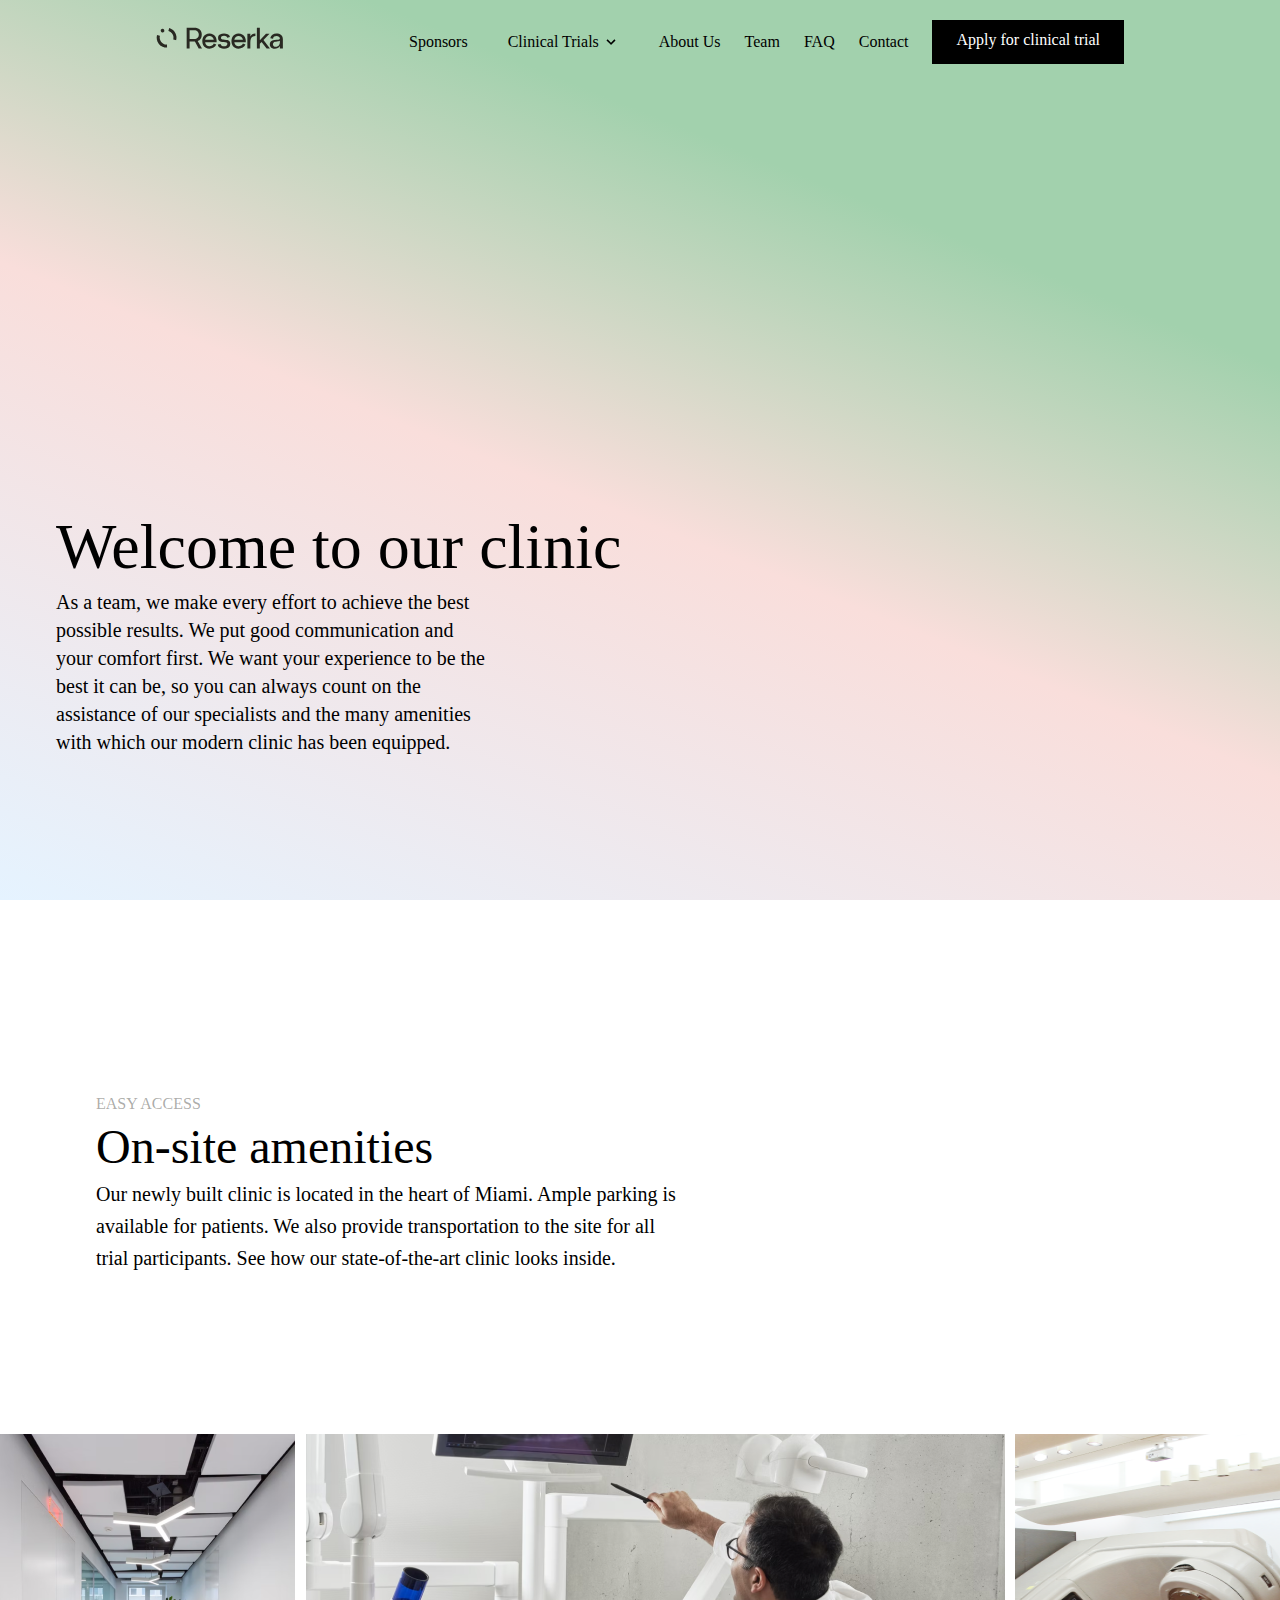
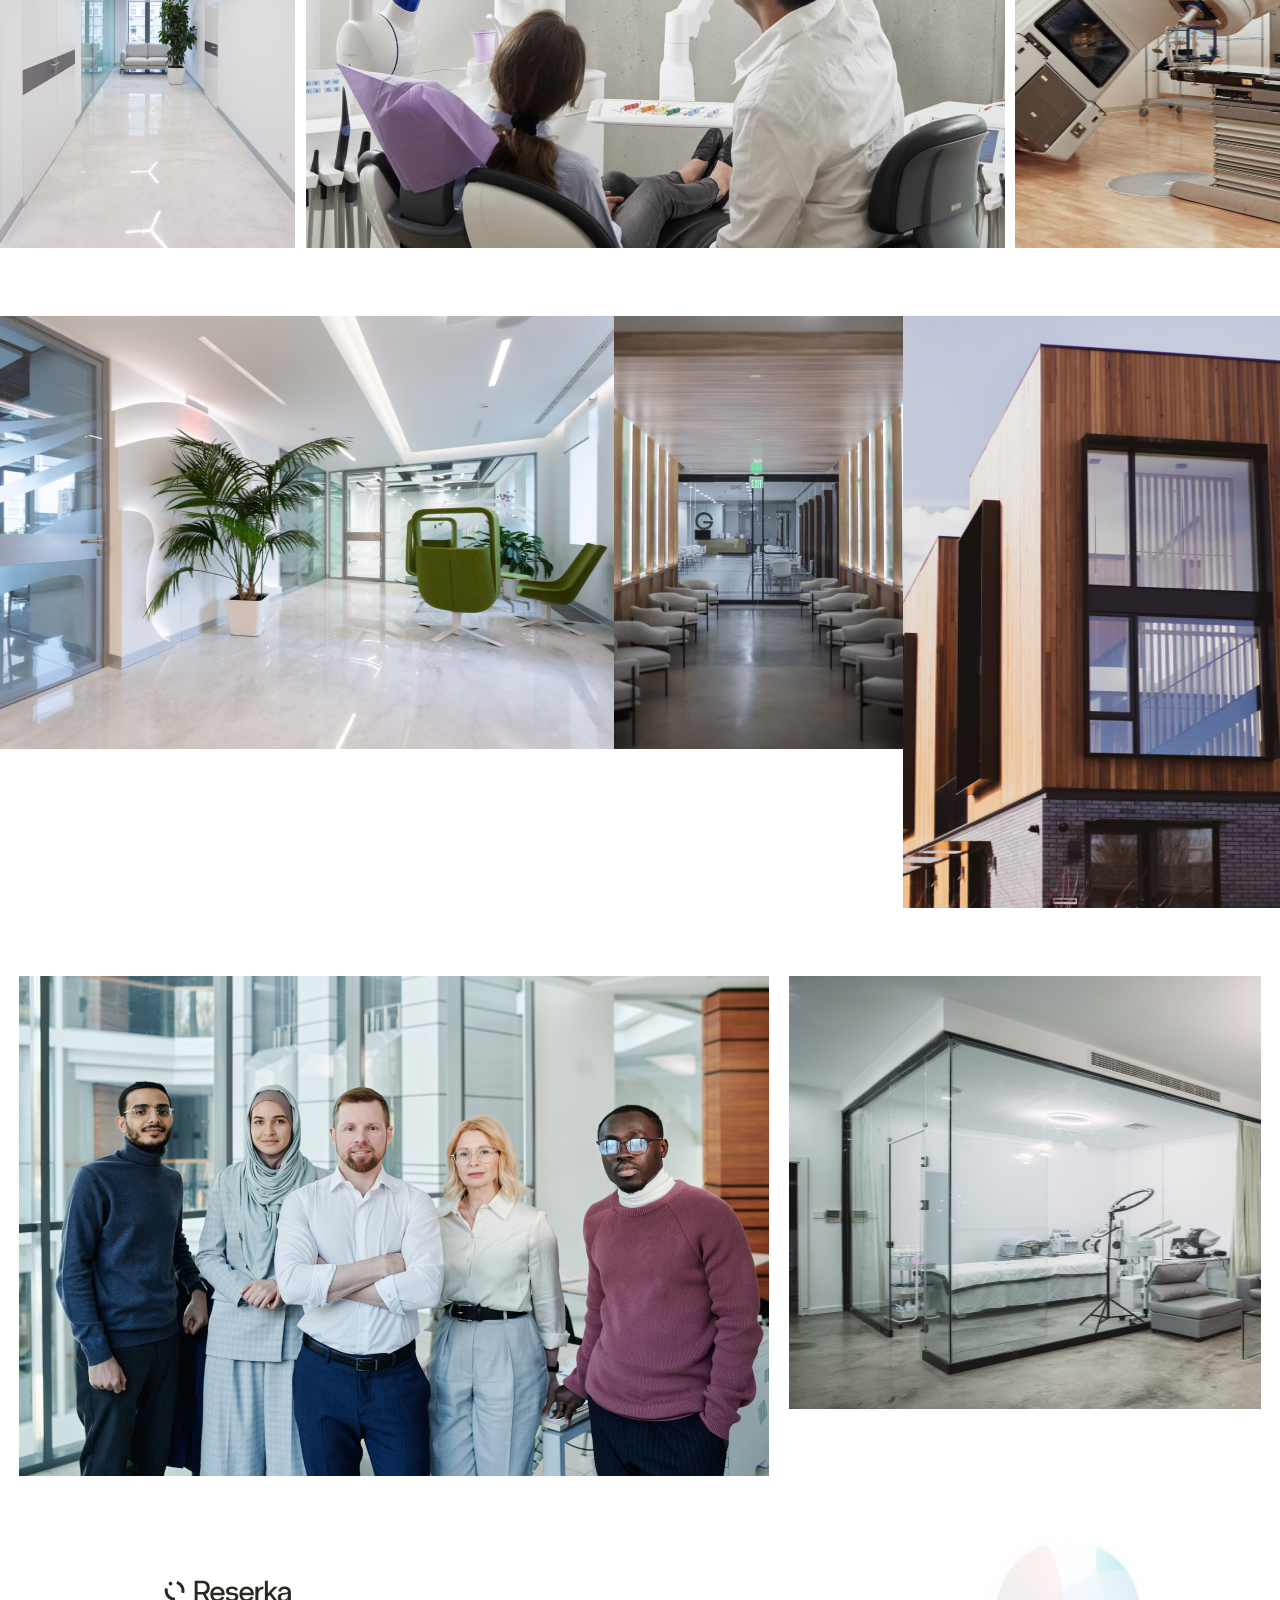
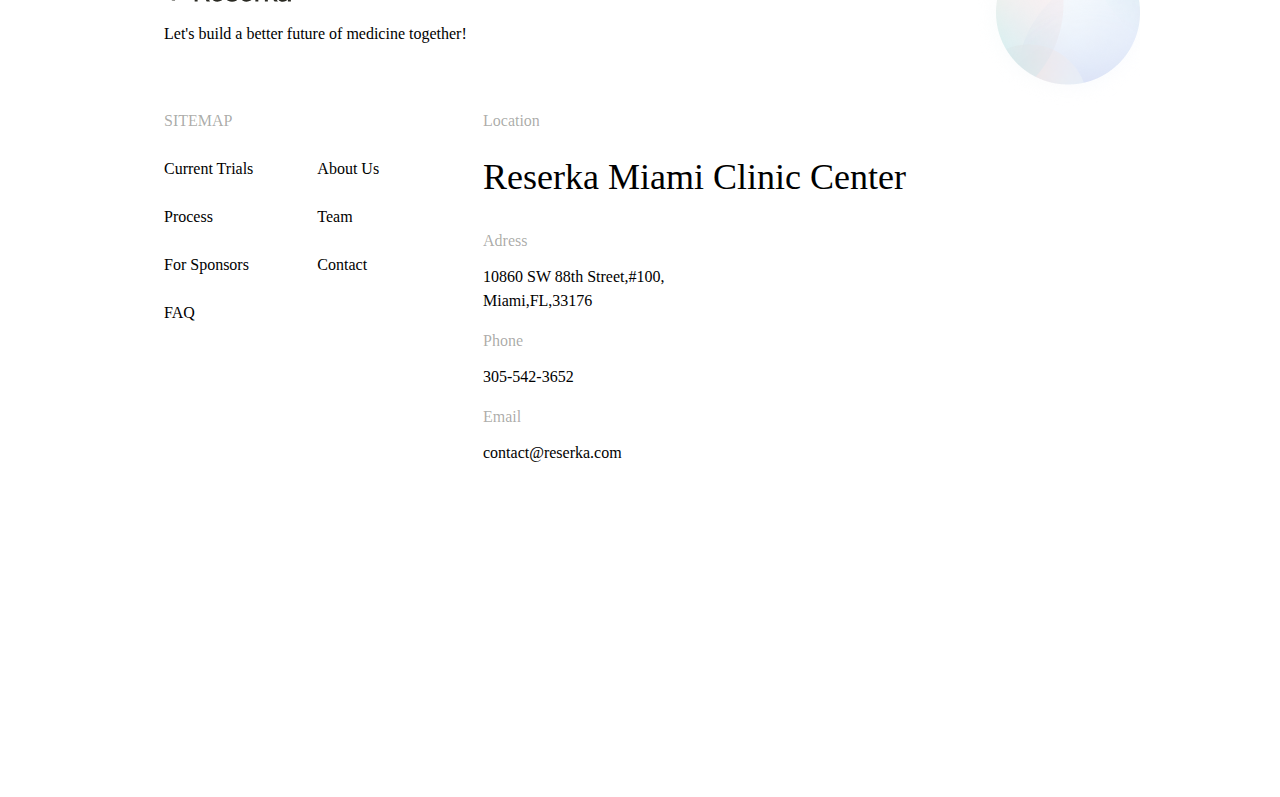
==== about-us.html @ 3cff1aa7 "FIX: Nav Bar" ====
<!DOCTYPE html>
<html lang="en">
  <head>
    <meta charset="UTF-8" />
    <meta http-equiv="X-UA-Compatible" content="IE=edge" />
    <meta name="viewport" content="width=device-width, initial-scale=1.0" />
    <link rel="stylesheet" href="css/main.css" />
    <title>About Us</title>
  </head>
  <body>
    <!-- NAV -->
    <header>
      <nav
        class="top-0 absolute z-50 w-full mx-auto flex flex-wrap items-center justify-between px-10 py-3"
      >
        <!-- FLEX container -->
        <div
          class="container px-4 mx-auto flex flex-wrap items-center justify-between"
        >
          <!-- LOGO -->
          <div
            class="w-fit relative flex justify-between lg:w-auto lg:static lg:block lg:justify-start"
          >
            <a href="index.html"
              ><img src="img/reserka-logo.svg" alt="Logo Reserka"
            /></a>
          </div>
          <!-- MENU ITEMS -->
          <div class="hidden space-x-6 pt-2 md:flex items-center">
            <a href="sponsors.html" class="hover:text-darkGrayishBlue"
              >Sponsors</a
            >
            <div class="">
              <div class="group inline-block relative">
                <button class="py-2 px-4 rounded inline-flex items-center">
                  <span class="mr-1">Clinical Trials</span>
                  <svg
                    class="fill-current h-4 w-4"
                    xmlns="http://www.w3.org/2000/svg"
                    viewBox="0 0 20 20"
                  >
                    <path
                      d="M9.293 12.95l.707.707L15.657 8l-1.414-1.414L10 10.828 5.757 6.586 4.343 8z"
                    />
                  </svg>
                </button>
                <ul class="absolute hidden pt-1 group-hover:bloc">
                  <li class="">
                    <a
                      class="rounded-t py-2 px-4 block whitespace-no-wrap"
                      href="all-trials.html"
                      >Current Trials</a
                    >
                  </li>
                  <li class="">
                    <a
                      class="py-2 px-4 block whitespace-no-wrap"
                      href="sponsors.html"
                      >For Sponsors</a
                    >
                  </li>
                  <li class="">
                    <a
                      class="rounded-b py-2 px-4 block whitespace-no-wrap"
                      href="process.html"
                      >Process</a
                    >
                  </li>
                </ul>
              </div>
            </div>
            <a href="about-us.html" class="hover:text-darkGrayishBlue"
              >About Us</a
            >
            <a href="team.html" class="hover:text-darkGrayishBlue">Team</a>
            <a href="faq.html" class="hover:text-darkGrayishBlue">FAQ</a>
            <a href="contact-us.html" class="hover:text-darkGrayishBlue"
              >Contact</a
            >
            <!-- BUTTON -->
            <a
              href="coordinator.html"
              class="hidden md:inline-block p-3 px-6 pt-2 text-white bg-black baseline"
              >Apply for clinical trial</a
            >
          </div>

          <!-- HAMBURGER ICON -->

          <button
            class="block hamburger md:hidden focus:outline-none"
            id="menu-btn"
          >
            <span class="hamburger-top"></span>
            <span class="hamburger-middle"></span>
            <span class="hamburger-bottom"></span>
          </button>
        </div>

        <!-- MOBILE MENU -->

        <div class="md:hidden">
          <div
            id="menu"
            class="absolute flex-col items-center hidden self-end py-8 mt-10 space-y-6 font-bold bg-white sm:w-auto sm:self-center left-6 right-6 drop-shadow-md"
          >
            <a href="sponsors.html">Sponsors</a>
            <div class="">
              <div class="group inline-block relative">
                <button class="py-2 px-4 rounded inline-flex items-center">
                  <span class="mr-1">Clinical Trials</span>
                  <svg
                    class="fill-current h-4 w-4"
                    xmlns="http://www.w3.org/2000/svg"
                    viewBox="0 0 20 20"
                  >
                    <path
                      d="M9.293 12.95l.707.707L15.657 8l-1.414-1.414L10 10.828 5.757 6.586 4.343 8z"
                    />
                  </svg>
                </button>
                <ul
                  class="absolute z-10 hidden pt-1 group-hover:block bg-white"
                >
                  <li class="">
                    <a
                      class="rounded-t py-2 px-4 block whitespace-no-wrap"
                      href="all-trials.html"
                      >Current Trials</a
                    >
                  </li>
                  <li class="">
                    <a
                      class="py-2 px-4 block whitespace-no-wrap"
                      href="sponsors.html"
                      >For Sponsors</a
                    >
                  </li>
                  <li class="">
                    <a
                      class="rounded-b py-2 px-4 block whitespace-no-wrap"
                      href="#"
                      >Process</a
                    >
                  </li>
                </ul>
              </div>
            </div>
            <a href="about-us.html">About Us</a>
            <a href="team.html">Team</a>
            <a href="faq.html">FAQ</a>
            <a href="contact-us.html">Contact</a>
          </div>
        </div>
      </nav>
    </header>

    <main>
      <!-- HERO -->
      <section class="hero_section">
        <div
          class="container z-10 absolute inset-x-0 bottom-0 mb-36 xxl:pl-44 xl:pl-24 lg:pl-14 md:pl-10 px-6"
        >
          <h1
            class="xxl:w-[1000px] xl:w-[840px] lg:w-[680px] md:w-[650px] w-full xxl:text-[100px] xl:text-[80px] lg:text-[64px] md:text-[64px] text-5xl leading-[130%]"
          >
            Welcome to our clinic
          </h1>

          <p
            class="md:text-xl text-base xxl:w-[580px] xl:w-[400px] lg:w-[430px] md:w-[430px] w-full"
          >
            As a team, we make every effort to achieve the best possible
            results. We put good communication and your comfort first. We want
            your experience to be the best it can be, so you can always count on
            the assistance of our specialists and the many amenities with which
            our modern clinic has been equipped.
          </p>
        </div>
      </section>

      <!-- Easy Access Section -->
      <section class="mt-48">
        <div class="container">
          <div class="lg:w-[582px] md:w-[582px] w-[328px] md:ml-24 mx-[24px]">
            <p class="uppercase text-base text-lighttext">Easy access</p>
            <h3
              class="lg:text-5xl md:text-4xl text-[36px] lg:leading-[62px] leading-[47px]"
            >
              On-site amenities
            </h3>
            <p class="md:text-xl text-base md:leading-[32px] leading-[26px]">
              Our newly built clinic is located in the heart of Miami. Ample
              parking is available for patients. We also provide transportation
              to the site for all trial participants. See how our
              state-of-the-art clinic looks inside.
            </p>
          </div>
        </div>
        <div class="w-full md:flex flex-col gap-y-[68px] mt-40 hidden">
          <div class="flex flex-row justify-between">
            <img
              src="img/about-us/waiting-room.png"
              alt=""
              class="lg:w-[295px] lg:h-[414px] md:w-[180px] md:h-[253px]"
            />
            <img
              src="img/about-us/specialits.png"
              alt=""
              class="lg:w-[699px] lg:h-[414px] md:w-[427px] md:h-[253px]"
            />
            <img
              src="img/about-us/cancer.png"
              alt=""
              class="lg:w-[265px] lg:h-[414px] md:w-[162px] md:h-[253px]"
            />
          </div>
          <div class="flex flex-row justify-between">
            <img
              src="img/about-us/office-room.png"
              alt=""
              class="lg:w-[643px] lg:h-[433px] md:w-[393px] md:h-[264px]"
            />
            <img
              src="img/about-us/waiting.png"
              alt=""
              class="lg:w-[289px] lg:h-[433px] md:w-[176px] md:h-[264px]"
            />
            <img
              src="img/about-us/clinic.png"
              alt=""
              class="lg:w-[394px] lg:h-[592px] md:w-[240px] md:h-[362px]"
            />
          </div>
          <div class="flex flex-row justify-evenly relative">
            <img
              src="img/about-us/team.png"
              alt=""
              class="lg:w-[750px] lg:h-[500px] md:w-[458px] md:h-[306px]"
            />
            <img
              src="img/about-us/room.png"
              alt=""
              class="lg:w-[472px] lg:h-[433px] md:w-[288px] md:h-[264px]"
            />
          </div>
        </div>
        <div class="md:hidden w-full flex flex-col gap-y-4 mx-[24px] mt-[85px]">
          <div class="flex flex-row gap-[16px]">
            <img
              src="img/about-us/cancer.png"
              alt=""
              class="w-[115px] h-[180px]"
            />
            <img
              src="img/about-us/room.png"
              alt=""
              class="w-[196px] h-[180px]"
            />
          </div>
          <div class="flex flex-col gap-[16px]">
            <img
              src="img/about-us/specialits.png"
              alt=""
              class="w-[327px] h-[193px]"
            />
            <img
              src="img/about-us/office-room.png"
              alt=""
              class="w-[327px] h-[220px]"
            />
          </div>
          <div class="flex flex-row gap-[16px]">
            <img
              src="img/about-us/waiting-room.png"
              alt=""
              class="w-[128px] h-[180px]"
            />
            <img
              src="img/about-us/clinic.png"
              alt=""
              class="w-[179px] h-[180px]"
            />
          </div>
          <div class="flex">
            <img
              src="img/about-us/team.png"
              alt=""
              class="w-[327px] h-[218px]"
            />
          </div>
        </div>
      </section>
    </main>
    <!-- Footer -->
    <footer id="footer">
      <div class="container mt-10 md:mx-auto px-6 overflow-x-hidden">
        <div
          class="flex md:flex-row flex-col-reverse md:justify-between items-center xxl:w-[1920px] xl:w-[1440px] lg:w-[1000px] md:w-[834px] w-[330px]"
        >
          <div class="flex flex-col md:items-start items-center">
            <a href="index.html" class="text-center">
              <img src="img/reserka-logo.svg" alt="Reserka Logo" />
            </a>
            <p class="mt-5 md:text-start text-center">
              Let's build a better future of medicine together!
            </p>
          </div>
          <div class="flex">
            <img src="img/circle.png" alt="gradient circle" />
          </div>
        </div>
        <div
          class="xxl:w-[120rem] xl:w-[90rem] lg:w-[62rem] md-[52rem] md:h-[43rem] w-[20rem]"
        >
          <div
            class="flex md:flex-row flex-col gap-36 md:justify-between justify-between"
          >
            <div>
              <p class="mb-6 text-lighttext uppercase">Sitemap</p>
              <div class="flex flex-col md:flex-wrap md:h-[160px] md:w-[175px]">
                <div class="flex flex-col">
                  <a class="mb-6" href="all-trials.html">Current Trials</a>
                  <a class="mb-6" href="process.html">Process</a>
                  <a class="mb-6" href="sponsors.html">For Sponsors</a>
                  <a class="mb-6" href="faq.html">FAQ</a>
                </div>
                <div class="flex flex-col md:pl-16">
                  <a class="mb-6" href="about-us.html">About Us</a>
                  <a class="mb-6" href="team.html">Team</a>
                  <a class="mb-6" href="contact-us.html">Contact </a>
                </div>
              </div>
            </div>
            <div class="lg:mr-40 md:w-[650px]">
              <p class="mb-6 text-lighttext upper">Location</p>
              <h4 class="text-4xl mb-8">Reserka Miami Clinic Center</h4>

              <p class="text-base text-lighttext mb-3">Adress</p>
              <p class="mb-4">10860 SW 88th Street,#100,<br />Miami,FL,33176</p>

              <p class="text-base text-lighttext mb-3">Phone</p>
              <p class="mb-4"><a href="tel:+13055423642">305-542-3652</a></p>

              <p class="text-base text-lighttext mb-3">Email</p>
              <p class="mb-4">
                <a href="mailto:contact@reserka.com">contact@reserka.com</a>
              </p>
            </div>
          </div>
        </div>
      </div>
    </footer>
    <script src="js/script.js"></script>
  </body>
</html>
---- css/main.css ----
/*
! tailwindcss v3.1.8 | MIT License | https://tailwindcss.com
*/

/*
1. Prevent padding and border from affecting element width. (https://github.com/mozdevs/cssremedy/issues/4)
2. Allow adding a border to an element by just adding a border-width. (https://github.com/tailwindcss/tailwindcss/pull/116)
*/

*,
::before,
::after {
  box-sizing: border-box;
  /* 1 */
  border-width: 0;
  /* 2 */
  border-style: solid;
  /* 2 */
  border-color: #E5E7EB;
  /* 2 */
}

::before,
::after {
  --tw-content: '';
}

/*
1. Use a consistent sensible line-height in all browsers.
2. Prevent adjustments of font size after orientation changes in iOS.
3. Use a more readable tab size.
4. Use the user's configured `sans` font-family by default.
*/

html {
  line-height: 1.5;
  /* 1 */
  -webkit-text-size-adjust: 100%;
  /* 2 */
  -moz-tab-size: 4;
  /* 3 */
  -o-tab-size: 4;
     tab-size: 4;
  /* 3 */
  font-family: ui-sans-serif, system-ui, -apple-system, BlinkMacSystemFont, "Segoe UI", Roboto, "Helvetica Neue", Arial, "Noto Sans", sans-serif, "Apple Color Emoji", "Segoe UI Emoji", "Segoe UI Symbol", "Noto Color Emoji";
  /* 4 */
}

/*
1. Remove the margin in all browsers.
2. Inherit line-height from `html` so users can set them as a class directly on the `html` element.
*/

body {
  margin: 0;
  /* 1 */
  line-height: inherit;
  /* 2 */
}

/*
1. Add the correct height in Firefox.
2. Correct the inheritance of border color in Firefox. (https://bugzilla.mozilla.org/show_bug.cgi?id=190655)
3. Ensure horizontal rules are visible by default.
*/

hr {
  height: 0;
  /* 1 */
  color: inherit;
  /* 2 */
  border-top-width: 1px;
  /* 3 */
}

/*
Add the correct text decoration in Chrome, Edge, and Safari.
*/

abbr:where([title]) {
  -webkit-text-decoration: underline dotted;
          text-decoration: underline dotted;
}

/*
Remove the default font size and weight for headings.
*/

h1,
h2,
h3,
h4,
h5,
h6 {
  font-size: inherit;
  font-weight: inherit;
}

/*
Reset links to optimize for opt-in styling instead of opt-out.
*/

a {
  color: inherit;
  text-decoration: inherit;
}

/*
Add the correct font weight in Edge and Safari.
*/

b,
strong {
  font-weight: bolder;
}

/*
1. Use the user's configured `mono` font family by default.
2. Correct the odd `em` font sizing in all browsers.
*/

code,
kbd,
samp,
pre {
  font-family: ui-monospace, SFMono-Regular, Menlo, Monaco, Consolas, "Liberation Mono", "Courier New", monospace;
  /* 1 */
  font-size: 1em;
  /* 2 */
}

/*
Add the correct font size in all browsers.
*/

small {
  font-size: 80%;
}

/*
Prevent `sub` and `sup` elements from affecting the line height in all browsers.
*/

sub,
sup {
  font-size: 75%;
  line-height: 0;
  position: relative;
  vertical-align: baseline;
}

sub {
  bottom: -0.25em;
}

sup {
  top: -0.5em;
}

/*
1. Remove text indentation from table contents in Chrome and Safari. (https://bugs.chromium.org/p/chromium/issues/detail?id=999088, https://bugs.webkit.org/show_bug.cgi?id=201297)
2. Correct table border color inheritance in all Chrome and Safari. (https://bugs.chromium.org/p/chromium/issues/detail?id=935729, https://bugs.webkit.org/show_bug.cgi?id=195016)
3. Remove gaps between table borders by default.
*/

table {
  text-indent: 0;
  /* 1 */
  border-color: inherit;
  /* 2 */
  border-collapse: collapse;
  /* 3 */
}

/*
1. Change the font styles in all browsers.
2. Remove the margin in Firefox and Safari.
3. Remove default padding in all browsers.
*/

button,
input,
optgroup,
select,
textarea {
  font-family: inherit;
  /* 1 */
  font-size: 100%;
  /* 1 */
  font-weight: inherit;
  /* 1 */
  line-height: inherit;
  /* 1 */
  color: inherit;
  /* 1 */
  margin: 0;
  /* 2 */
  padding: 0;
  /* 3 */
}

/*
Remove the inheritance of text transform in Edge and Firefox.
*/

button,
select {
  text-transform: none;
}

/*
1. Correct the inability to style clickable types in iOS and Safari.
2. Remove default button styles.
*/

button,
[type='button'],
[type='reset'],
[type='submit'] {
  -webkit-appearance: button;
  /* 1 */
  background-color: transparent;
  /* 2 */
  background-image: none;
  /* 2 */
}

/*
Use the modern Firefox focus style for all focusable elements.
*/

:-moz-focusring {
  outline: auto;
}

/*
Remove the additional `:invalid` styles in Firefox. (https://github.com/mozilla/gecko-dev/blob/2f9eacd9d3d995c937b4251a5557d95d494c9be1/layout/style/res/forms.css#L728-L737)
*/

:-moz-ui-invalid {
  box-shadow: none;
}

/*
Add the correct vertical alignment in Chrome and Firefox.
*/

progress {
  vertical-align: baseline;
}

/*
Correct the cursor style of increment and decrement buttons in Safari.
*/

::-webkit-inner-spin-button,
::-webkit-outer-spin-button {
  height: auto;
}

/*
1. Correct the odd appearance in Chrome and Safari.
2. Correct the outline style in Safari.
*/

[type='search'] {
  -webkit-appearance: textfield;
  /* 1 */
  outline-offset: -2px;
  /* 2 */
}

/*
Remove the inner padding in Chrome and Safari on macOS.
*/

::-webkit-search-decoration {
  -webkit-appearance: none;
}

/*
1. Correct the inability to style clickable types in iOS and Safari.
2. Change font properties to `inherit` in Safari.
*/

::-webkit-file-upload-button {
  -webkit-appearance: button;
  /* 1 */
  font: inherit;
  /* 2 */
}

/*
Add the correct display in Chrome and Safari.
*/

summary {
  display: list-item;
}

/*
Removes the default spacing and border for appropriate elements.
*/

blockquote,
dl,
dd,
h1,
h2,
h3,
h4,
h5,
h6,
hr,
figure,
p,
pre {
  margin: 0;
}

fieldset {
  margin: 0;
  padding: 0;
}

legend {
  padding: 0;
}

ol,
ul,
menu {
  list-style: none;
  margin: 0;
  padding: 0;
}

/*
Prevent resizing textareas horizontally by default.
*/

textarea {
  resize: vertical;
}

/*
1. Reset the default placeholder opacity in Firefox. (https://github.com/tailwindlabs/tailwindcss/issues/3300)
2. Set the default placeholder color to the user's configured gray 400 color.
*/

input::-moz-placeholder, textarea::-moz-placeholder {
  opacity: 1;
  /* 1 */
  color: #9CA3AF;
  /* 2 */
}

input::placeholder,
textarea::placeholder {
  opacity: 1;
  /* 1 */
  color: #9CA3AF;
  /* 2 */
}

/*
Set the default cursor for buttons.
*/

button,
[role="button"] {
  cursor: pointer;
}

/*
Make sure disabled buttons don't get the pointer cursor.
*/

:disabled {
  cursor: default;
}

/*
1. Make replaced elements `display: block` by default. (https://github.com/mozdevs/cssremedy/issues/14)
2. Add `vertical-align: middle` to align replaced elements more sensibly by default. (https://github.com/jensimmons/cssremedy/issues/14#issuecomment-634934210)
   This can trigger a poorly considered lint error in some tools but is included by design.
*/

img,
svg,
video,
canvas,
audio,
iframe,
embed,
object {
  display: block;
  /* 1 */
  vertical-align: middle;
  /* 2 */
}

/*
Constrain images and videos to the parent width and preserve their intrinsic aspect ratio. (https://github.com/mozdevs/cssremedy/issues/14)
*/

img,
video {
  max-width: 100%;
  height: auto;
}

[type='text'],[type='email'],[type='url'],[type='password'],[type='number'],[type='date'],[type='datetime-local'],[type='month'],[type='search'],[type='tel'],[type='time'],[type='week'],[multiple],textarea,select {
  -webkit-appearance: none;
     -moz-appearance: none;
          appearance: none;
  background-color: #fff;
  border-color: #6B7280;
  border-width: 1px;
  border-radius: 0px;
  padding-top: 0.5rem;
  padding-right: 0.75rem;
  padding-bottom: 0.5rem;
  padding-left: 0.75rem;
  font-size: 1rem;
  line-height: 1.5rem;
  --tw-shadow: 0 0 #0000;
}

[type='text']:focus, [type='email']:focus, [type='url']:focus, [type='password']:focus, [type='number']:focus, [type='date']:focus, [type='datetime-local']:focus, [type='month']:focus, [type='search']:focus, [type='tel']:focus, [type='time']:focus, [type='week']:focus, [multiple]:focus, textarea:focus, select:focus {
  outline: 2px solid transparent;
  outline-offset: 2px;
  --tw-ring-inset: var(--tw-empty,/*!*/ /*!*/);
  --tw-ring-offset-width: 0px;
  --tw-ring-offset-color: #fff;
  --tw-ring-color: #1C64F2;
  --tw-ring-offset-shadow: var(--tw-ring-inset) 0 0 0 var(--tw-ring-offset-width) var(--tw-ring-offset-color);
  --tw-ring-shadow: var(--tw-ring-inset) 0 0 0 calc(1px + var(--tw-ring-offset-width)) var(--tw-ring-color);
  box-shadow: var(--tw-ring-offset-shadow), var(--tw-ring-shadow), var(--tw-shadow);
  border-color: #1C64F2;
}

input::-moz-placeholder, textarea::-moz-placeholder {
  color: #6B7280;
  opacity: 1;
}

input::placeholder,textarea::placeholder {
  color: #6B7280;
  opacity: 1;
}

::-webkit-datetime-edit-fields-wrapper {
  padding: 0;
}

::-webkit-date-and-time-value {
  min-height: 1.5em;
}

select {
  background-image: url("data:image/svg+xml,%3csvg xmlns='http://www.w3.org/2000/svg' fill='none' viewBox='0 0 20 20'%3e%3cpath stroke='%236B7280' stroke-linecap='round' stroke-linejoin='round' stroke-width='1.5' d='M6 8l4 4 4-4'/%3e%3c/svg%3e");
  background-position: right 0.5rem center;
  background-repeat: no-repeat;
  background-size: 1.5em 1.5em;
  padding-right: 2.5rem;
  -webkit-print-color-adjust: exact;
     color-adjust: exact;
          print-color-adjust: exact;
}

[multiple] {
  background-image: initial;
  background-position: initial;
  background-repeat: unset;
  background-size: initial;
  padding-right: 0.75rem;
  -webkit-print-color-adjust: unset;
     color-adjust: unset;
          print-color-adjust: unset;
}

[type='checkbox'],[type='radio'] {
  -webkit-appearance: none;
     -moz-appearance: none;
          appearance: none;
  padding: 0;
  -webkit-print-color-adjust: exact;
     color-adjust: exact;
          print-color-adjust: exact;
  display: inline-block;
  vertical-align: middle;
  background-origin: border-box;
  -webkit-user-select: none;
     -moz-user-select: none;
          user-select: none;
  flex-shrink: 0;
  height: 1rem;
  width: 1rem;
  color: #1C64F2;
  background-color: #fff;
  border-color: #6B7280;
  border-width: 1px;
  --tw-shadow: 0 0 #0000;
}

[type='checkbox'] {
  border-radius: 0px;
}

[type='radio'] {
  border-radius: 100%;
}

[type='checkbox']:focus,[type='radio']:focus {
  outline: 2px solid transparent;
  outline-offset: 2px;
  --tw-ring-inset: var(--tw-empty,/*!*/ /*!*/);
  --tw-ring-offset-width: 2px;
  --tw-ring-offset-color: #fff;
  --tw-ring-color: #1C64F2;
  --tw-ring-offset-shadow: var(--tw-ring-inset) 0 0 0 var(--tw-ring-offset-width) var(--tw-ring-offset-color);
  --tw-ring-shadow: var(--tw-ring-inset) 0 0 0 calc(2px + var(--tw-ring-offset-width)) var(--tw-ring-color);
  box-shadow: var(--tw-ring-offset-shadow), var(--tw-ring-shadow), var(--tw-shadow);
}

[type='checkbox']:checked,[type='radio']:checked,.dark [type='checkbox']:checked,.dark [type='radio']:checked {
  border-color: transparent;
  background-color: currentColor;
  background-size: 100% 100%;
  background-position: center;
  background-repeat: no-repeat;
}

[type='checkbox']:checked {
  background-image: url("data:image/svg+xml,%3csvg viewBox='0 0 16 16' fill='white' xmlns='http://www.w3.org/2000/svg'%3e%3cpath d='M12.207 4.793a1 1 0 010 1.414l-5 5a1 1 0 01-1.414 0l-2-2a1 1 0 011.414-1.414L6.5 9.086l4.293-4.293a1 1 0 011.414 0z'/%3e%3c/svg%3e");
}

[type='radio']:checked {
  background-image: url("data:image/svg+xml,%3csvg viewBox='0 0 16 16' fill='white' xmlns='http://www.w3.org/2000/svg'%3e%3ccircle cx='8' cy='8' r='3'/%3e%3c/svg%3e");
}

[type='checkbox']:indeterminate {
  background-image: url("data:image/svg+xml,%3csvg xmlns='http://www.w3.org/2000/svg' fill='none' viewBox='0 0 16 16'%3e%3cpath stroke='white' stroke-linecap='round' stroke-linejoin='round' stroke-width='2' d='M4 8h8'/%3e%3c/svg%3e");
  border-color: transparent;
  background-color: currentColor;
  background-size: 100% 100%;
  background-position: center;
  background-repeat: no-repeat;
}

[type='checkbox']:indeterminate:hover,[type='checkbox']:indeterminate:focus {
  border-color: transparent;
  background-color: currentColor;
}

[type='file'] {
  background: unset;
  border-color: inherit;
  border-width: 0;
  border-radius: 0;
  padding: 0;
  font-size: unset;
  line-height: inherit;
}

[type='file']:focus {
  outline: 1px auto inherit;
}

input[type=file]::-webkit-file-upload-button {
  color: white;
  background: #1F2937;
  border: 0;
  font-weight: 500;
  font-size: 0.875rem;
  cursor: pointer;
  padding-top: 0.625rem;
  padding-bottom: 0.625rem;
  padding-left: 2rem;
  padding-right: 1rem;
  -webkit-margin-start: -1rem;
          margin-inline-start: -1rem;
  -webkit-margin-end: 1rem;
          margin-inline-end: 1rem;
}

input[type=file]::file-selector-button {
  color: white;
  background: #1F2937;
  border: 0;
  font-weight: 500;
  font-size: 0.875rem;
  cursor: pointer;
  padding-top: 0.625rem;
  padding-bottom: 0.625rem;
  padding-left: 2rem;
  padding-right: 1rem;
  -webkit-margin-start: -1rem;
          margin-inline-start: -1rem;
  -webkit-margin-end: 1rem;
          margin-inline-end: 1rem;
}

input[type=file]::-webkit-file-upload-button:hover {
  background: #374151;
}

input[type=file]::file-selector-button:hover {
  background: #374151;
}

.dark input[type=file]::-webkit-file-upload-button {
  color: white;
  background: #4B5563;
}

.dark input[type=file]::file-selector-button {
  color: white;
  background: #4B5563;
}

.dark input[type=file]::-webkit-file-upload-button:hover {
  background: #6B7280;
}

.dark input[type=file]::file-selector-button:hover {
  background: #6B7280;
}

input[type="range"]::-webkit-slider-thumb {
  height: 1.25rem;
  width: 1.25rem;
  background: #1C64F2;
  border-radius: 9999px;
  border: 0;
  appearance: none;
  -moz-appearance: none;
  -webkit-appearance: none;
  cursor: pointer;
}

input[type="range"]:disabled::-webkit-slider-thumb {
  background: #9CA3AF;
}

.dark input[type="range"]:disabled::-webkit-slider-thumb {
  background: #6B7280;
}

input[type="range"]:focus::-webkit-slider-thumb {
  outline: 2px solid transparent;
  outline-offset: 2px;
  --tw-ring-offset-shadow: var(--tw-ring-inset) 0 0 0 var(--tw-ring-offset-width) var(--tw-ring-offset-color);
  --tw-ring-shadow: var(--tw-ring-inset) 0 0 0 calc(4px + var(--tw-ring-offset-width)) var(--tw-ring-color);
  box-shadow: var(--tw-ring-offset-shadow), var(--tw-ring-shadow), var(--tw-shadow, 0 0 #0000);
  --tw-ring-opacity: 1px;
  --tw-ring-color: rgb(164 202 254 / var(--tw-ring-opacity));
}

input[type="range"]::-moz-range-thumb {
  height: 1.25rem;
  width: 1.25rem;
  background: #1C64F2;
  border-radius: 9999px;
  border: 0;
  appearance: none;
  -moz-appearance: none;
  -webkit-appearance: none;
  cursor: pointer;
}

input[type="range"]:disabled::-moz-range-thumb {
  background: #9CA3AF;
}

.dark input[type="range"]:disabled::-moz-range-thumb {
  background: #6B7280;
}

input[type="range"]::-moz-range-progress {
  background: #3F83F8;
}

input[type="range"]::-ms-fill-lower {
  background: #3F83F8;
}

.toggle-bg:after {
  content: "";
  position: absolute;
  top: 0.125rem;
  left: 0.125rem;
  background: white;
  border-color: #D1D5DB;
  border-width: 1px;
  border-radius: 9999px;
  height: 1.25rem;
  width: 1.25rem;
  transition-property: background-color,border-color,color,fill,stroke,opacity,box-shadow,transform,filter,backdrop-filter,-webkit-backdrop-filter;
  transition-duration: .15s;
  box-shadow: var(--tw-ring-inset) 0 0 0 calc(0px + var(--tw-ring-offset-width)) var(--tw-ring-color);
}

input:checked + .toggle-bg:after {
  transform: translateX(100%);;
  border-color: white;
}

input:checked + .toggle-bg {
  background: #1C64F2;
  border-color: #1C64F2;
}

.tooltip-arrow,.tooltip-arrow:before {
  position: absolute;
  width: 8px;
  height: 8px;
  background: inherit;
}

.tooltip-arrow {
  visibility: hidden;
}

.tooltip-arrow:before {
  content: "";
  visibility: visible;
  transform: rotate(45deg);
}

[data-tooltip-style^='light'] + .tooltip > .tooltip-arrow:before {
  border-style: solid;
  border-color: #E5E7EB;
}

[data-tooltip-style^='light'] + .tooltip[data-popper-placement^='top'] > .tooltip-arrow:before {
  border-bottom-width: 1px;
  border-right-width: 1px;
}

[data-tooltip-style^='light'] + .tooltip[data-popper-placement^='right'] > .tooltip-arrow:before {
  border-bottom-width: 1px;
  border-left-width: 1px;
}

[data-tooltip-style^='light'] + .tooltip[data-popper-placement^='bottom'] > .tooltip-arrow:before {
  border-top-width: 1px;
  border-left-width: 1px;
}

[data-tooltip-style^='light'] + .tooltip[data-popper-placement^='left'] > .tooltip-arrow:before {
  border-top-width: 1px;
  border-right-width: 1px;
}

.tooltip[data-popper-placement^='top'] > .tooltip-arrow {
  bottom: -4px;
}

.tooltip[data-popper-placement^='bottom'] > .tooltip-arrow {
  top: -4px;
}

.tooltip[data-popper-placement^='left'] > .tooltip-arrow {
  right: -4px;
}

.tooltip[data-popper-placement^='right'] > .tooltip-arrow {
  left: -4px;
}

.tooltip.invisible > .tooltip-arrow:before {
  visibility: hidden;
}

[data-popper-arrow],[data-popper-arrow]:before {
  position: absolute;
  width: 8px;
  height: 8px;
  background: inherit;
}

[data-popper-arrow] {
  visibility: hidden;
}

[data-popper-arrow]:before {
  content: "";
  visibility: visible;
  transform: rotate(45deg);
}

[data-popper-arrow]:after {
  content: "";
  visibility: visible;
  transform: rotate(45deg);
  position: absolute;
  width: 9px;
  height: 9px;
  background: inherit;
}

[role="tooltip"] > [data-popper-arrow]:before {
  border-style: solid;
  border-color: #E5E7EB;
}

.dark [role="tooltip"] > [data-popper-arrow]:before {
  border-style: solid;
  border-color: #4B5563;
}

[role="tooltip"] > [data-popper-arrow]:after {
  border-style: solid;
  border-color: #E5E7EB;
}

.dark [role="tooltip"] > [data-popper-arrow]:after {
  border-style: solid;
  border-color: #4B5563;
}

[data-popover][role="tooltip"][data-popper-placement^='top'] > [data-popper-arrow]:before {
  border-bottom-width: 1px;
  border-right-width: 1px;
}

[data-popover][role="tooltip"][data-popper-placement^='top'] > [data-popper-arrow]:after {
  border-bottom-width: 1px;
  border-right-width: 1px;
}

[data-popover][role="tooltip"][data-popper-placement^='right'] > [data-popper-arrow]:before {
  border-bottom-width: 1px;
  border-left-width: 1px;
}

[data-popover][role="tooltip"][data-popper-placement^='right'] > [data-popper-arrow]:after {
  border-bottom-width: 1px;
  border-left-width: 1px;
}

[data-popover][role="tooltip"][data-popper-placement^='bottom'] > [data-popper-arrow]:before {
  border-top-width: 1px;
  border-left-width: 1px;
}

[data-popover][role="tooltip"][data-popper-placement^='bottom'] > [data-popper-arrow]:after {
  border-top-width: 1px;
  border-left-width: 1px;
}

[data-popover][role="tooltip"][data-popper-placement^='left'] > [data-popper-arrow]:before {
  border-top-width: 1px;
  border-right-width: 1px;
}

[data-popover][role="tooltip"][data-popper-placement^='left'] > [data-popper-arrow]:after {
  border-top-width: 1px;
  border-right-width: 1px;
}

[data-popover][role="tooltip"][data-popper-placement^='top'] > [data-popper-arrow] {
  bottom: -5px;
}

[data-popover][role="tooltip"][data-popper-placement^='bottom'] > [data-popper-arrow] {
  top: -5px;
}

[data-popover][role="tooltip"][data-popper-placement^='left'] > [data-popper-arrow] {
  right: -5px;
}

[data-popover][role="tooltip"][data-popper-placement^='right'] > [data-popper-arrow] {
  left: -5px;
}

[role="tooltip"].invisible > [data-popper-arrow]:before {
  visibility: hidden;
}

[role="tooltip"].invisible > [data-popper-arrow]:after {
  visibility: hidden;
}

*, ::before, ::after {
  --tw-border-spacing-x: 0;
  --tw-border-spacing-y: 0;
  --tw-translate-x: 0;
  --tw-translate-y: 0;
  --tw-rotate: 0;
  --tw-skew-x: 0;
  --tw-skew-y: 0;
  --tw-scale-x: 1;
  --tw-scale-y: 1;
  --tw-pan-x:  ;
  --tw-pan-y:  ;
  --tw-pinch-zoom:  ;
  --tw-scroll-snap-strictness: proximity;
  --tw-ordinal:  ;
  --tw-slashed-zero:  ;
  --tw-numeric-figure:  ;
  --tw-numeric-spacing:  ;
  --tw-numeric-fraction:  ;
  --tw-ring-inset:  ;
  --tw-ring-offset-width: 0px;
  --tw-ring-offset-color: #fff;
  --tw-ring-color: rgb(63 131 248 / 0.5);
  --tw-ring-offset-shadow: 0 0 #0000;
  --tw-ring-shadow: 0 0 #0000;
  --tw-shadow: 0 0 #0000;
  --tw-shadow-colored: 0 0 #0000;
  --tw-blur:  ;
  --tw-brightness:  ;
  --tw-contrast:  ;
  --tw-grayscale:  ;
  --tw-hue-rotate:  ;
  --tw-invert:  ;
  --tw-saturate:  ;
  --tw-sepia:  ;
  --tw-drop-shadow:  ;
  --tw-backdrop-blur:  ;
  --tw-backdrop-brightness:  ;
  --tw-backdrop-contrast:  ;
  --tw-backdrop-grayscale:  ;
  --tw-backdrop-hue-rotate:  ;
  --tw-backdrop-invert:  ;
  --tw-backdrop-opacity:  ;
  --tw-backdrop-saturate:  ;
  --tw-backdrop-sepia:  ;
}

::-webkit-backdrop {
  --tw-border-spacing-x: 0;
  --tw-border-spacing-y: 0;
  --tw-translate-x: 0;
  --tw-translate-y: 0;
  --tw-rotate: 0;
  --tw-skew-x: 0;
  --tw-skew-y: 0;
  --tw-scale-x: 1;
  --tw-scale-y: 1;
  --tw-pan-x:  ;
  --tw-pan-y:  ;
  --tw-pinch-zoom:  ;
  --tw-scroll-snap-strictness: proximity;
  --tw-ordinal:  ;
  --tw-slashed-zero:  ;
  --tw-numeric-figure:  ;
  --tw-numeric-spacing:  ;
  --tw-numeric-fraction:  ;
  --tw-ring-inset:  ;
  --tw-ring-offset-width: 0px;
  --tw-ring-offset-color: #fff;
  --tw-ring-color: rgb(63 131 248 / 0.5);
  --tw-ring-offset-shadow: 0 0 #0000;
  --tw-ring-shadow: 0 0 #0000;
  --tw-shadow: 0 0 #0000;
  --tw-shadow-colored: 0 0 #0000;
  --tw-blur:  ;
  --tw-brightness:  ;
  --tw-contrast:  ;
  --tw-grayscale:  ;
  --tw-hue-rotate:  ;
  --tw-invert:  ;
  --tw-saturate:  ;
  --tw-sepia:  ;
  --tw-drop-shadow:  ;
  --tw-backdrop-blur:  ;
  --tw-backdrop-brightness:  ;
  --tw-backdrop-contrast:  ;
  --tw-backdrop-grayscale:  ;
  --tw-backdrop-hue-rotate:  ;
  --tw-backdrop-invert:  ;
  --tw-backdrop-opacity:  ;
  --tw-backdrop-saturate:  ;
  --tw-backdrop-sepia:  ;
}

::backdrop {
  --tw-border-spacing-x: 0;
  --tw-border-spacing-y: 0;
  --tw-translate-x: 0;
  --tw-translate-y: 0;
  --tw-rotate: 0;
  --tw-skew-x: 0;
  --tw-skew-y: 0;
  --tw-scale-x: 1;
  --tw-scale-y: 1;
  --tw-pan-x:  ;
  --tw-pan-y:  ;
  --tw-pinch-zoom:  ;
  --tw-scroll-snap-strictness: proximity;
  --tw-ordinal:  ;
  --tw-slashed-zero:  ;
  --tw-numeric-figure:  ;
  --tw-numeric-spacing:  ;
  --tw-numeric-fraction:  ;
  --tw-ring-inset:  ;
  --tw-ring-offset-width: 0px;
  --tw-ring-offset-color: #fff;
  --tw-ring-color: rgb(63 131 248 / 0.5);
  --tw-ring-offset-shadow: 0 0 #0000;
  --tw-ring-shadow: 0 0 #0000;
  --tw-shadow: 0 0 #0000;
  --tw-shadow-colored: 0 0 #0000;
  --tw-blur:  ;
  --tw-brightness:  ;
  --tw-contrast:  ;
  --tw-grayscale:  ;
  --tw-hue-rotate:  ;
  --tw-invert:  ;
  --tw-saturate:  ;
  --tw-sepia:  ;
  --tw-drop-shadow:  ;
  --tw-backdrop-blur:  ;
  --tw-backdrop-brightness:  ;
  --tw-backdrop-contrast:  ;
  --tw-backdrop-grayscale:  ;
  --tw-backdrop-hue-rotate:  ;
  --tw-backdrop-invert:  ;
  --tw-backdrop-opacity:  ;
  --tw-backdrop-saturate:  ;
  --tw-backdrop-sepia:  ;
}

.container {
  width: 100%;
}

@media (min-width: 425px) {
  .container {
    max-width: 425px;
  }
}

@media (min-width: 768px) {
  .container {
    max-width: 768px;
  }
}

@media (min-width: 1000px) {
  .container {
    max-width: 1000px;
  }
}

@media (min-width: 1440px) {
  .container {
    max-width: 1440px;
  }
}

@media (min-width: 1920px) {
  .container {
    max-width: 1920px;
  }
}

.sr-only {
  position: absolute;
  width: 1px;
  height: 1px;
  padding: 0;
  margin: -1px;
  overflow: hidden;
  clip: rect(0, 0, 0, 0);
  white-space: nowrap;
  border-width: 0;
}

.pointer-events-none {
  pointer-events: none;
}

.visible {
  visibility: visible;
}

.invisible {
  visibility: hidden;
}

.static {
  position: static;
}

.fixed {
  position: fixed;
}

.absolute {
  position: absolute;
}

.relative {
  position: relative;
}

.inset-0 {
  top: 0px;
  right: 0px;
  bottom: 0px;
  left: 0px;
}

.inset-x-0 {
  left: 0px;
  right: 0px;
}

.inset-y-0 {
  top: 0px;
  bottom: 0px;
}

.top-0 {
  top: 0px;
}

.left-6 {
  left: 1.5rem;
}

.right-6 {
  right: 1.5rem;
}

.bottom-0 {
  bottom: 0px;
}

.top-\[1050px\] {
  top: 1050px;
}

.left-\[100px\] {
  left: 100px;
}

.top-\[300px\] {
  top: 300px;
}

.left-\[100xp\] {
  left: 100xp;
}

.left-\[200px\] {
  left: 200px;
}

.right-0 {
  right: 0px;
}

.left-0 {
  left: 0px;
}

.left-\[300px\] {
  left: 300px;
}

.top-\[-100px\] {
  top: -100px;
}

.top-\[250px\] {
  top: 250px;
}

.left-\[60px\] {
  left: 60px;
}

.bottom-8 {
  bottom: 2rem;
}

.top-\[200px\] {
  top: 200px;
}

.left-\[170px\] {
  left: 170px;
}

.right-\[80px\] {
  right: 80px;
}

.top-\[150px\] {
  top: 150px;
}

.right-\[240px\] {
  right: 240px;
}

.top-\[210px\] {
  top: 210px;
}

.right-\[120px\] {
  right: 120px;
}

.top-\[350px\] {
  top: 350px;
}

.bottom-\[60px\] {
  bottom: 60px;
}

.top-\[220px\] {
  top: 220px;
}

.top-\[180px\] {
  top: 180px;
}

.top-10 {
  top: 2.5rem;
}

.z-50 {
  z-index: 50;
}

.z-10 {
  z-index: 10;
}

.-z-10 {
  z-index: -10;
}

.z-\[-10\] {
  z-index: -10;
}

.z-20 {
  z-index: 20;
}

.z-40 {
  z-index: 40;
}

.z-30 {
  z-index: 30;
}

.float-left {
  float: left;
}

.mx-auto {
  margin-left: auto;
  margin-right: auto;
}

.mx-\[24px\] {
  margin-left: 24px;
  margin-right: 24px;
}

.mx-6 {
  margin-left: 1.5rem;
  margin-right: 1.5rem;
}

.my-\[150px\] {
  margin-top: 150px;
  margin-bottom: 150px;
}

.mx-32 {
  margin-left: 8rem;
  margin-right: 8rem;
}

.my-4 {
  margin-top: 1rem;
  margin-bottom: 1rem;
}

.mx-0 {
  margin-left: 0px;
  margin-right: 0px;
}

.mx-\[40px\] {
  margin-left: 40px;
  margin-right: 40px;
}

.mr-1 {
  margin-right: 0.25rem;
}

.mt-10 {
  margin-top: 2.5rem;
}

.mb-36 {
  margin-bottom: 9rem;
}

.mt-48 {
  margin-top: 12rem;
}

.mt-40 {
  margin-top: 10rem;
}

.mt-\[85px\] {
  margin-top: 85px;
}

.mt-\[120px\] {
  margin-top: 120px;
}

.mt-5 {
  margin-top: 1.25rem;
}

.mb-6 {
  margin-bottom: 1.5rem;
}

.mb-8 {
  margin-bottom: 2rem;
}

.mb-3 {
  margin-bottom: 0.75rem;
}

.mb-4 {
  margin-bottom: 1rem;
}

.mb-96 {
  margin-bottom: 24rem;
}

.mt-2 {
  margin-top: 0.5rem;
}

.mt-3 {
  margin-top: 0.75rem;
}

.mb-14 {
  margin-bottom: 3.5rem;
}

.mt-4 {
  margin-top: 1rem;
}

.mt-\[150px\] {
  margin-top: 150px;
}

.mt-\[200px\] {
  margin-top: 200px;
}

.mb-\[90px\] {
  margin-bottom: 90px;
}

.ml-2 {
  margin-left: 0.5rem;
}

.mb-10 {
  margin-bottom: 2.5rem;
}

.mb-\[16px\] {
  margin-bottom: 16px;
}

.mt-\[32px\] {
  margin-top: 32px;
}

.mb-2 {
  margin-bottom: 0.5rem;
}

.mt-20 {
  margin-top: 5rem;
}

.mt-32 {
  margin-top: 8rem;
}

.mt-14 {
  margin-top: 3.5rem;
}

.ml-1 {
  margin-left: 0.25rem;
}

.mr-\[50px\] {
  margin-right: 50px;
}

.mt-9 {
  margin-top: 2.25rem;
}

.mt-\[50px\] {
  margin-top: 50px;
}

.mb-5 {
  margin-bottom: 1.25rem;
}

.mt-8 {
  margin-top: 2rem;
}

.mr-56 {
  margin-right: 14rem;
}

.mt-\[250px\] {
  margin-top: 250px;
}

.mt-\[20px\] {
  margin-top: 20px;
}

.mb-16 {
  margin-bottom: 4rem;
}

.mt-36 {
  margin-top: 9rem;
}

.ml-10 {
  margin-left: 2.5rem;
}

.ml-8 {
  margin-left: 2rem;
}

.mt-6 {
  margin-top: 1.5rem;
}

.ml-4 {
  margin-left: 1rem;
}

.mb-40 {
  margin-bottom: 10rem;
}

.mb-20 {
  margin-bottom: 5rem;
}

.mt-28 {
  margin-top: 7rem;
}

.mt-\[160px\] {
  margin-top: 160px;
}

.mb-\[36px\] {
  margin-bottom: 36px;
}

.mb-\[64px\] {
  margin-bottom: 64px;
}

.mb-\[32px\] {
  margin-bottom: 32px;
}

.mb-\[230px\] {
  margin-bottom: 230px;
}

.mb-\[370px\] {
  margin-bottom: 370px;
}

.mb-9 {
  margin-bottom: 2.25rem;
}

.mb-60 {
  margin-bottom: 15rem;
}

.mt-\[34px\] {
  margin-top: 34px;
}

.mt-\[100px\] {
  margin-top: 100px;
}

.ml-\[24px\] {
  margin-left: 24px;
}

.mt-16 {
  margin-top: 4rem;
}

.mb-52 {
  margin-bottom: 13rem;
}

.mt-\[44px\] {
  margin-top: 44px;
}

.mb-1 {
  margin-bottom: 0.25rem;
}

.mr-3 {
  margin-right: 0.75rem;
}

.ml-3 {
  margin-left: 0.75rem;
}

.block {
  display: block;
}

.inline-block {
  display: inline-block;
}

.inline {
  display: inline;
}

.flex {
  display: flex;
}

.inline-flex {
  display: inline-flex;
}

.table {
  display: table;
}

.grid {
  display: grid;
}

.hidden {
  display: none;
}

.h-4 {
  height: 1rem;
}

.h-\[180px\] {
  height: 180px;
}

.h-\[193px\] {
  height: 193px;
}

.h-\[220px\] {
  height: 220px;
}

.h-\[218px\] {
  height: 218px;
}

.h-\[204px\] {
  height: 204px;
}

.h-fit {
  height: -webkit-fit-content;
  height: -moz-fit-content;
  height: fit-content;
}

.h-\[100px\] {
  height: 100px;
}

.h-modal {
  height: calc(100% - 2rem);
}

.h-full {
  height: 100%;
}

.h-5 {
  height: 1.25rem;
}

.h-\[54px\] {
  height: 54px;
}

.h-\[800px\] {
  height: 800px;
}

.h-\[500px\] {
  height: 500px;
}

.h-\[690px\] {
  height: 690px;
}

.h-\[268px\] {
  height: 268px;
}

.h-\[130px\] {
  height: 130px;
}

.h-\[128px\] {
  height: 128px;
}

.h-\[356px\] {
  height: 356px;
}

.h-\[124px\] {
  height: 124px;
}

.h-\[114px\] {
  height: 114px;
}

.h-\[103px\] {
  height: 103px;
}

.h-\[136px\] {
  height: 136px;
}

.h-\[188px\] {
  height: 188px;
}

.h-6 {
  height: 1.5rem;
}

.h-9 {
  height: 2.25rem;
}

.w-full {
  width: 100%;
}

.w-fit {
  width: -webkit-fit-content;
  width: -moz-fit-content;
  width: fit-content;
}

.w-4 {
  width: 1rem;
}

.w-\[328px\] {
  width: 328px;
}

.w-\[115px\] {
  width: 115px;
}

.w-\[196px\] {
  width: 196px;
}

.w-\[327px\] {
  width: 327px;
}

.w-\[128px\] {
  width: 128px;
}

.w-\[179px\] {
  width: 179px;
}

.w-\[330px\] {
  width: 330px;
}

.w-\[20rem\] {
  width: 20rem;
}

.w-\[350px\] {
  width: 350px;
}

.w-\[320px\] {
  width: 320px;
}

.w-\[180px\] {
  width: 180px;
}

.w-\[100px\] {
  width: 100px;
}

.w-5 {
  width: 1.25rem;
}

.w-\[54px\] {
  width: 54px;
}

.w-\[400px\] {
  width: 400px;
}

.w-\[300px\] {
  width: 300px;
}

.w-\[200px\] {
  width: 200px;
}

.w-3\/4 {
  width: 75%;
}

.w-\[250px\] {
  width: 250px;
}

.w-\[208px\] {
  width: 208px;
}

.w-\[95px\] {
  width: 95px;
}

.w-\[133px\] {
  width: 133px;
}

.w-\[356px\] {
  width: 356px;
}

.w-\[106px\] {
  width: 106px;
}

.w-\[110px\] {
  width: 110px;
}

.w-\[132px\] {
  width: 132px;
}

.w-\[120px\] {
  width: 120px;
}

.w-\[93px\] {
  width: 93px;
}

.w-\[161px\] {
  width: 161px;
}

.w-\[154px\] {
  width: 154px;
}

.w-\[165px\] {
  width: 165px;
}

.w-\[144px\] {
  width: 144px;
}

.w-\[600px\] {
  width: 600px;
}

.w-\[142px\] {
  width: 142px;
}

.w-\[185\] {
  width: 185;
}

.w-64 {
  width: 16rem;
}

.w-1\/2 {
  width: 50%;
}

.w-6 {
  width: 1.5rem;
}

.w-44 {
  width: 11rem;
}

.max-w-7xl {
  max-width: 80rem;
}

.flex-1 {
  flex: 1 1 0%;
}

.flex-shrink {
  flex-shrink: 1;
}

.basis-1\/3 {
  flex-basis: 33.333333%;
}

.-translate-x-full {
  --tw-translate-x: -100%;
  transform: translate(var(--tw-translate-x), var(--tw-translate-y)) rotate(var(--tw-rotate)) skewX(var(--tw-skew-x)) skewY(var(--tw-skew-y)) scaleX(var(--tw-scale-x)) scaleY(var(--tw-scale-y));
}

.translate-x-full {
  --tw-translate-x: 100%;
  transform: translate(var(--tw-translate-x), var(--tw-translate-y)) rotate(var(--tw-rotate)) skewX(var(--tw-skew-x)) skewY(var(--tw-skew-y)) scaleX(var(--tw-scale-x)) scaleY(var(--tw-scale-y));
}

.translate-x-0 {
  --tw-translate-x: 0px;
  transform: translate(var(--tw-translate-x), var(--tw-translate-y)) rotate(var(--tw-rotate)) skewX(var(--tw-skew-x)) skewY(var(--tw-skew-y)) scaleX(var(--tw-scale-x)) scaleY(var(--tw-scale-y));
}

.-translate-y-full {
  --tw-translate-y: -100%;
  transform: translate(var(--tw-translate-x), var(--tw-translate-y)) rotate(var(--tw-rotate)) skewX(var(--tw-skew-x)) skewY(var(--tw-skew-y)) scaleX(var(--tw-scale-x)) scaleY(var(--tw-scale-y));
}

.translate-y-full {
  --tw-translate-y: 100%;
  transform: translate(var(--tw-translate-x), var(--tw-translate-y)) rotate(var(--tw-rotate)) skewX(var(--tw-skew-x)) skewY(var(--tw-skew-y)) scaleX(var(--tw-scale-x)) scaleY(var(--tw-scale-y));
}

.rotate-180 {
  --tw-rotate: 180deg;
  transform: translate(var(--tw-translate-x), var(--tw-translate-y)) rotate(var(--tw-rotate)) skewX(var(--tw-skew-x)) skewY(var(--tw-skew-y)) scaleX(var(--tw-scale-x)) scaleY(var(--tw-scale-y));
}

.transform {
  transform: translate(var(--tw-translate-x), var(--tw-translate-y)) rotate(var(--tw-rotate)) skewX(var(--tw-skew-x)) skewY(var(--tw-skew-y)) scaleX(var(--tw-scale-x)) scaleY(var(--tw-scale-y));
}

.transform-none {
  transform: none;
}

.cursor-pointer {
  cursor: pointer;
}

.cursor-default {
  cursor: default;
}

.cursor-not-allowed {
  cursor: not-allowed;
}

.resize {
  resize: both;
}

.list-inside {
  list-style-position: inside;
}

.list-disc {
  list-style-type: disc;
}

.grid-cols-4 {
  grid-template-columns: repeat(4, minmax(0, 1fr));
}

.grid-cols-7 {
  grid-template-columns: repeat(7, minmax(0, 1fr));
}

.flex-row {
  flex-direction: row;
}

.flex-col {
  flex-direction: column;
}

.flex-col-reverse {
  flex-direction: column-reverse;
}

.flex-wrap {
  flex-wrap: wrap;
}

.items-start {
  align-items: flex-start;
}

.items-end {
  align-items: flex-end;
}

.items-center {
  align-items: center;
}

.justify-start {
  justify-content: flex-start;
}

.justify-end {
  justify-content: flex-end;
}

.justify-center {
  justify-content: center;
}

.justify-between {
  justify-content: space-between;
}

.justify-around {
  justify-content: space-around;
}

.justify-evenly {
  justify-content: space-evenly;
}

.justify-items-center {
  justify-items: center;
}

.gap-\[16px\] {
  gap: 16px;
}

.gap-36 {
  gap: 9rem;
}

.gap-4 {
  gap: 1rem;
}

.gap-9 {
  gap: 2.25rem;
}

.gap-\[54px\] {
  gap: 54px;
}

.gap-\[3rem\] {
  gap: 3rem;
}

.gap-10 {
  gap: 2.5rem;
}

.gap-20 {
  gap: 5rem;
}

.gap-5 {
  gap: 1.25rem;
}

.gap-28 {
  gap: 7rem;
}

.gap-6 {
  gap: 1.5rem;
}

.gap-\[24px\] {
  gap: 24px;
}

.gap-y-\[68px\] {
  row-gap: 68px;
}

.gap-y-4 {
  row-gap: 1rem;
}

.gap-y-\[150px\] {
  row-gap: 150px;
}

.gap-x-\[120px\] {
  -moz-column-gap: 120px;
       column-gap: 120px;
}

.gap-y-\[48px\] {
  row-gap: 48px;
}

.space-x-6 > :not([hidden]) ~ :not([hidden]) {
  --tw-space-x-reverse: 0;
  margin-right: calc(1.5rem * var(--tw-space-x-reverse));
  margin-left: calc(1.5rem * calc(1 - var(--tw-space-x-reverse)));
}

.space-y-6 > :not([hidden]) ~ :not([hidden]) {
  --tw-space-y-reverse: 0;
  margin-top: calc(1.5rem * calc(1 - var(--tw-space-y-reverse)));
  margin-bottom: calc(1.5rem * var(--tw-space-y-reverse));
}

.space-x-2 > :not([hidden]) ~ :not([hidden]) {
  --tw-space-x-reverse: 0;
  margin-right: calc(0.5rem * var(--tw-space-x-reverse));
  margin-left: calc(0.5rem * calc(1 - var(--tw-space-x-reverse)));
}

.divide-y > :not([hidden]) ~ :not([hidden]) {
  --tw-divide-y-reverse: 0;
  border-top-width: calc(1px * calc(1 - var(--tw-divide-y-reverse)));
  border-bottom-width: calc(1px * var(--tw-divide-y-reverse));
}

.divide-gray-100 > :not([hidden]) ~ :not([hidden]) {
  --tw-divide-opacity: 1;
  border-color: rgb(243 244 246 / var(--tw-divide-opacity));
}

.self-end {
  align-self: flex-end;
}

.self-center {
  align-self: center;
}

.justify-self-center {
  justify-self: center;
}

.overflow-auto {
  overflow: auto;
}

.overflow-hidden {
  overflow: hidden;
}

.overflow-y-auto {
  overflow-y: auto;
}

.overflow-x-hidden {
  overflow-x: hidden;
}

.whitespace-nowrap {
  white-space: nowrap;
}

.rounded {
  border-radius: 0.25rem;
}

.rounded-lg {
  border-radius: 0.5rem;
}

.rounded-none {
  border-radius: 0px;
}

.rounded-md {
  border-radius: 0.375rem;
}

.rounded-t {
  border-top-left-radius: 0.25rem;
  border-top-right-radius: 0.25rem;
}

.rounded-b {
  border-bottom-right-radius: 0.25rem;
  border-bottom-left-radius: 0.25rem;
}

.rounded-l-lg {
  border-top-left-radius: 0.5rem;
  border-bottom-left-radius: 0.5rem;
}

.rounded-r-lg {
  border-top-right-radius: 0.5rem;
  border-bottom-right-radius: 0.5rem;
}

.border-2 {
  border-width: 2px;
}

.border {
  border-width: 1px;
}

.border-0 {
  border-width: 0px;
}

.border-\[2px\] {
  border-width: 2px;
}

.border-t-2 {
  border-top-width: 2px;
}

.border-b-2 {
  border-bottom-width: 2px;
}

.border-b {
  border-bottom-width: 1px;
}

.border-black {
  --tw-border-opacity: 1;
  border-color: rgb(0 0 0 / var(--tw-border-opacity));
}

.border-gray-300 {
  --tw-border-opacity: 1;
  border-color: rgb(209 213 219 / var(--tw-border-opacity));
}

.border-gray-200 {
  --tw-border-opacity: 1;
  border-color: rgb(229 231 235 / var(--tw-border-opacity));
}

.border-blue-700 {
  --tw-border-opacity: 1;
  border-color: rgb(26 86 219 / var(--tw-border-opacity));
}

.border-blue-600 {
  --tw-border-opacity: 1;
  border-color: rgb(28 100 242 / var(--tw-border-opacity));
}

.border-gray-100 {
  --tw-border-opacity: 1;
  border-color: rgb(243 244 246 / var(--tw-border-opacity));
}

.bg-black {
  --tw-bg-opacity: 1;
  background-color: rgb(0 0 0 / var(--tw-bg-opacity));
}

.bg-white {
  --tw-bg-opacity: 1;
  background-color: rgb(255 255 255 / var(--tw-bg-opacity));
}

.bg-lightgreen {
  --tw-bg-opacity: 1;
  background-color: rgb(236 251 240 / var(--tw-bg-opacity));
}

.bg-lightblue {
  --tw-bg-opacity: 1;
  background-color: rgb(232 244 252 / var(--tw-bg-opacity));
}

.bg-lightpurple {
  --tw-bg-opacity: 1;
  background-color: rgb(244 243 248 / var(--tw-bg-opacity));
}

.bg-gray-100 {
  --tw-bg-opacity: 1;
  background-color: rgb(243 244 246 / var(--tw-bg-opacity));
}

.bg-gray-50 {
  --tw-bg-opacity: 1;
  background-color: rgb(249 250 251 / var(--tw-bg-opacity));
}

.bg-red-300 {
  --tw-bg-opacity: 1;
  background-color: rgb(248 180 180 / var(--tw-bg-opacity));
}

.bg-gray-200 {
  --tw-bg-opacity: 1;
  background-color: rgb(229 231 235 / var(--tw-bg-opacity));
}

.bg-blue-700 {
  --tw-bg-opacity: 1;
  background-color: rgb(26 86 219 / var(--tw-bg-opacity));
}

.bg-white\/50 {
  background-color: rgb(255 255 255 / 0.5);
}

.bg-gray-900 {
  --tw-bg-opacity: 1;
  background-color: rgb(17 24 39 / var(--tw-bg-opacity));
}

.bg-transparent {
  background-color: transparent;
}

.bg-\[rgba\(255\2c 255\2c 255\2c 0\.4\)\] {
  background-color: rgba(255,255,255,0.4);
}

.bg-gray-800 {
  --tw-bg-opacity: 1;
  background-color: rgb(31 41 55 / var(--tw-bg-opacity));
}

.bg-opacity-50 {
  --tw-bg-opacity: 0.5;
}

.bg-none {
  background-image: none;
}

.bg-cover {
  background-size: cover;
}

.bg-no-repeat {
  background-repeat: no-repeat;
}

.fill-current {
  fill: currentColor;
}

.p-3 {
  padding: 0.75rem;
}

.p-2\.5 {
  padding: 0.625rem;
}

.p-2 {
  padding: 0.5rem;
}

.p-10 {
  padding: 2.5rem;
}

.p-4 {
  padding: 1rem;
}

.p-6 {
  padding: 1.5rem;
}

.p-1 {
  padding: 0.25rem;
}

.px-10 {
  padding-left: 2.5rem;
  padding-right: 2.5rem;
}

.py-3 {
  padding-top: 0.75rem;
  padding-bottom: 0.75rem;
}

.px-4 {
  padding-left: 1rem;
  padding-right: 1rem;
}

.py-2 {
  padding-top: 0.5rem;
  padding-bottom: 0.5rem;
}

.px-6 {
  padding-left: 1.5rem;
  padding-right: 1.5rem;
}

.py-8 {
  padding-top: 2rem;
  padding-bottom: 2rem;
}

.px-12 {
  padding-left: 3rem;
  padding-right: 3rem;
}

.py-5 {
  padding-top: 1.25rem;
  padding-bottom: 1.25rem;
}

.py-4 {
  padding-top: 1rem;
  padding-bottom: 1rem;
}

.px-8 {
  padding-left: 2rem;
  padding-right: 2rem;
}

.px-5 {
  padding-left: 1.25rem;
  padding-right: 1.25rem;
}

.py-2\.5 {
  padding-top: 0.625rem;
  padding-bottom: 0.625rem;
}

.px-\[24px\] {
  padding-left: 24px;
  padding-right: 24px;
}

.py-\[40px\] {
  padding-top: 40px;
  padding-bottom: 40px;
}

.px-3 {
  padding-left: 0.75rem;
  padding-right: 0.75rem;
}

.py-\[75px\] {
  padding-top: 75px;
  padding-bottom: 75px;
}

.px-2 {
  padding-left: 0.5rem;
  padding-right: 0.5rem;
}

.py-10 {
  padding-top: 2.5rem;
  padding-bottom: 2.5rem;
}

.py-16 {
  padding-top: 4rem;
  padding-bottom: 4rem;
}

.py-1 {
  padding-top: 0.25rem;
  padding-bottom: 0.25rem;
}

.pt-2 {
  padding-top: 0.5rem;
}

.pt-1 {
  padding-top: 0.25rem;
}

.pt-32 {
  padding-top: 8rem;
}

.pb-\[70px\] {
  padding-bottom: 70px;
}

.pt-\[70px\] {
  padding-top: 70px;
}

.pl-4 {
  padding-left: 1rem;
}

.pt-12 {
  padding-top: 3rem;
}

.pl-5 {
  padding-left: 1.25rem;
}

.pl-6 {
  padding-left: 1.5rem;
}

.pl-3 {
  padding-left: 0.75rem;
}

.pl-\[60px\] {
  padding-left: 60px;
}

.pt-\[200px\] {
  padding-top: 200px;
}

.pt-9 {
  padding-top: 2.25rem;
}

.pt-20 {
  padding-top: 5rem;
}

.pt-6 {
  padding-top: 1.5rem;
}

.pt-48 {
  padding-top: 12rem;
}

.pr-4 {
  padding-right: 1rem;
}

.text-left {
  text-align: left;
}

.text-center {
  text-align: center;
}

.align-middle {
  vertical-align: middle;
}

.align-sub {
  vertical-align: sub;
}

.text-5xl {
  font-size: 3rem;
  line-height: 1;
}

.text-base {
  font-size: 1rem;
  line-height: 1.5rem;
}

.text-\[36px\] {
  font-size: 36px;
}

.text-4xl {
  font-size: 2.25rem;
  line-height: 2.5rem;
}

.text-xl {
  font-size: 1.25rem;
  line-height: 1.75rem;
}

.text-\[20px\] {
  font-size: 20px;
}

.text-sm {
  font-size: 0.875rem;
  line-height: 1.25rem;
}

.text-2xl {
  font-size: 1.5rem;
  line-height: 2rem;
}

.text-\[28px\] {
  font-size: 28px;
}

.text-\[16px\] {
  font-size: 16px;
}

.text-\[48px\] {
  font-size: 48px;
}

.text-\[80px\] {
  font-size: 80px;
}

.text-3xl {
  font-size: 1.875rem;
  line-height: 2.25rem;
}

.text-\[64px\] {
  font-size: 64px;
}

.text-\[18px\] {
  font-size: 18px;
}

.text-lg {
  font-size: 1.125rem;
  line-height: 1.75rem;
}

.text-\[60px\] {
  font-size: 60px;
}

.text-\[50px\] {
  font-size: 50px;
}

.text-\[30px\] {
  font-size: 30px;
}

.font-bold {
  font-weight: 700;
}

.font-medium {
  font-weight: 500;
}

.font-light {
  font-weight: 300;
}

.font-semibold {
  font-weight: 600;
}

.font-normal {
  font-weight: 400;
}

.uppercase {
  text-transform: uppercase;
}

.leading-\[130\%\] {
  line-height: 130%;
}

.leading-\[47px\] {
  line-height: 47px;
}

.leading-\[26px\] {
  line-height: 26px;
}

.leading-\[50px\] {
  line-height: 50px;
}

.leading-\[32px\] {
  line-height: 32px;
}

.leading-\[62px\] {
  line-height: 62px;
}

.leading-\[30px\] {
  line-height: 30px;
}

.leading-\[22px\] {
  line-height: 22px;
}

.leading-\[140\%\] {
  line-height: 140%;
}

.leading-\[160\%\] {
  line-height: 160%;
}

.leading-\[24px\] {
  line-height: 24px;
}

.leading-\[83px\] {
  line-height: 83px;
}

.leading-\[150\%\] {
  line-height: 150%;
}

.leading-normal {
  line-height: 1.5;
}

.leading-\[39px\] {
  line-height: 39px;
}

.leading-\[34px\] {
  line-height: 34px;
}

.leading-\[29px\] {
  line-height: 29px;
}

.leading-6 {
  line-height: 1.5rem;
}

.leading-9 {
  line-height: 2.25rem;
}

.leading-\[\] {
  line-height: ;
}

.text-white {
  --tw-text-opacity: 1;
  color: rgb(255 255 255 / var(--tw-text-opacity));
}

.text-lighttext {
  color: rgba(41, 41, 34, 0.4);
}

.text-black {
  --tw-text-opacity: 1;
  color: rgb(0 0 0 / var(--tw-text-opacity));
}

.text-gray-900 {
  --tw-text-opacity: 1;
  color: rgb(17 24 39 / var(--tw-text-opacity));
}

.text-gray-500 {
  --tw-text-opacity: 1;
  color: rgb(107 114 128 / var(--tw-text-opacity));
}

.text-browntext {
  --tw-text-opacity: 1;
  color: rgb(68 55 46 / var(--tw-text-opacity));
}

.text-blue-600 {
  --tw-text-opacity: 1;
  color: rgb(28 100 242 / var(--tw-text-opacity));
}

.text-gray-400 {
  --tw-text-opacity: 1;
  color: rgb(156 163 175 / var(--tw-text-opacity));
}

.text-gray-700 {
  --tw-text-opacity: 1;
  color: rgb(55 65 81 / var(--tw-text-opacity));
}

.opacity-0 {
  opacity: 0;
}

.opacity-100 {
  opacity: 1;
}

.shadow {
  --tw-shadow: 0 1px 3px 0 rgb(0 0 0 / 0.1), 0 1px 2px -1px rgb(0 0 0 / 0.1);
  --tw-shadow-colored: 0 1px 3px 0 var(--tw-shadow-color), 0 1px 2px -1px var(--tw-shadow-color);
  box-shadow: var(--tw-ring-offset-shadow, 0 0 #0000), var(--tw-ring-shadow, 0 0 #0000), var(--tw-shadow);
}

.shadow-md {
  --tw-shadow: 0 4px 6px -1px rgb(0 0 0 / 0.1), 0 2px 4px -2px rgb(0 0 0 / 0.1);
  --tw-shadow-colored: 0 4px 6px -1px var(--tw-shadow-color), 0 2px 4px -2px var(--tw-shadow-color);
  box-shadow: var(--tw-ring-offset-shadow, 0 0 #0000), var(--tw-ring-shadow, 0 0 #0000), var(--tw-shadow);
}

.shadow-lg {
  --tw-shadow: 0 10px 15px -3px rgb(0 0 0 / 0.1), 0 4px 6px -4px rgb(0 0 0 / 0.1);
  --tw-shadow-colored: 0 10px 15px -3px var(--tw-shadow-color), 0 4px 6px -4px var(--tw-shadow-color);
  box-shadow: var(--tw-ring-offset-shadow, 0 0 #0000), var(--tw-ring-shadow, 0 0 #0000), var(--tw-shadow);
}

.outline {
  outline-style: solid;
}

.blur {
  --tw-blur: blur(8px);
  filter: var(--tw-blur) var(--tw-brightness) var(--tw-contrast) var(--tw-grayscale) var(--tw-hue-rotate) var(--tw-invert) var(--tw-saturate) var(--tw-sepia) var(--tw-drop-shadow);
}

.drop-shadow-md {
  --tw-drop-shadow: drop-shadow(0 4px 3px rgb(0 0 0 / 0.07)) drop-shadow(0 2px 2px rgb(0 0 0 / 0.06));
  filter: var(--tw-blur) var(--tw-brightness) var(--tw-contrast) var(--tw-grayscale) var(--tw-hue-rotate) var(--tw-invert) var(--tw-saturate) var(--tw-sepia) var(--tw-drop-shadow);
}

.filter {
  filter: var(--tw-blur) var(--tw-brightness) var(--tw-contrast) var(--tw-grayscale) var(--tw-hue-rotate) var(--tw-invert) var(--tw-saturate) var(--tw-sepia) var(--tw-drop-shadow);
}

.transition-all {
  transition-property: all;
  transition-timing-function: cubic-bezier(0.4, 0, 0.2, 1);
  transition-duration: 150ms;
}

.transition {
  transition-property: color, background-color, border-color, fill, stroke, opacity, box-shadow, transform, filter, -webkit-text-decoration-color, -webkit-backdrop-filter;
  transition-property: color, background-color, border-color, text-decoration-color, fill, stroke, opacity, box-shadow, transform, filter, backdrop-filter;
  transition-property: color, background-color, border-color, text-decoration-color, fill, stroke, opacity, box-shadow, transform, filter, backdrop-filter, -webkit-text-decoration-color, -webkit-backdrop-filter;
  transition-timing-function: cubic-bezier(0.4, 0, 0.2, 1);
  transition-duration: 150ms;
}

.transition-opacity {
  transition-property: opacity;
  transition-timing-function: cubic-bezier(0.4, 0, 0.2, 1);
  transition-duration: 150ms;
}

.transition-transform {
  transition-property: transform;
  transition-timing-function: cubic-bezier(0.4, 0, 0.2, 1);
  transition-duration: 150ms;
}

.ease-out {
  transition-timing-function: cubic-bezier(0, 0, 0.2, 1);
}

@font-face {
  font-family: "Signifier-Regular";

  src: url(/src/font/TestSignifier-Regular.otf);
}

@font-face {
  font-family: "Untitled-Sans";

  src: url(/src/font/Untitled_Sans_Regular.woff2.ttf);
}

* {
  box-sizing: border-box;
}

body {
  max-width: 1920px;
  overflow-x: hidden;
  font-family: "Untitled-Sans";
}

h1,
h2,
h3,
h4,
h5,
h6 {
  font-family: "Signifier-Regular";
}

/* HAMBURGER MENU */

.hamburger {
  cursor: pointer;
  width: 24px;
  height: 24px;
  transition: all 0.25s;
  position: relative;
}

.hamburger-top,
.hamburger-middle,
.hamburger-bottom {
  position: absolute;
  top: 0;
  left: 0;
  width: 24px;
  height: 2px;
  background: #000;
  transform: rotate(0);
  transition: all 0.5s;
}

.hamburger-middle {
  transform: translateY(7px);
}

.hamburger-bottom {
  transform: translateY(14px);
}

.open {
  transform: rotate(90deg);
  transform: translateY(0px);
}

.open .hamburger-top {
  transform: rotate(45deg) translateY(6px) translate(6px);
}

.open .hamburger-middle {
  display: none;
}

.open .hamburger-bottom {
  transform: rotate(-45deg) translateY(6px) translate(-6px);
}

/* HERO */

.hero_section {
  background: linear-gradient(
    22deg,
    rgba(229, 243, 255, 1) 0%,
    rgba(249, 222, 219, 1) 45%,
    rgba(162, 209, 173, 1) 74%
  );
  height: 100vh;
  width: 100%;
  background-size: cover;
  background-repeat: no-repeat;
}

.background {
  background: linear-gradient(
    22deg,
    rgba(229, 243, 255, 1) 0%,
    rgba(249, 222, 219, 1) 45%,
    rgba(162, 209, 173, 1) 74%
  );
  min-width: 100vh;
  min-height: 90vh;
}

.call_to_action {
  background: linear-gradient(
    22deg,
    rgba(229, 243, 255, 1) 0%,
    rgba(249, 222, 219, 1) 45%,
    rgba(162, 209, 173, 1) 74%
  );
}

/* Accordion */

.accordion-item-header::after {
  content: "\002B";
  position: absolute;
  right: 1rem;
  bottom: 0.8rem;
}

.accordion-item-header.active::after {
  content: "\2212";
}

.accordion-item-body {
  max-height: 0;
  transition: max-height 0.2s ease-out;
}

/* Back Button */

.backButton {
  width: 54px;
  height: 54px;
}

/* DropDown */

/* SLIDER */

[data-controls="prev"],
[data-controls="next"] {
  width: 30px;
  height: 30px;
}

/* GOOGLE MAP */

#map {
  height: 100%;
  min-height: 500px;
  width: 100%;
}

/* TEST FORM */

#regForm {
  background-color: #ffffff;
  margin: 100px auto;
  padding: 40px;
  width: 70%;
  min-width: 300px;
}

/* Style the input fields */

input {
  padding: 10px;
  width: 100%;
  font-size: 17px;
  font-family: Raleway;
  border: 1px solid #aaaaaa;
}

/* Mark input boxes that gets an error on validation: */

input.invalid {
  background-color: #ffdddd;
}

/* Hide all steps by default: */

.tab {
  display: none;
}

/* Make circles that indicate the steps of the form: */

.step {
  height: 15px;
  width: 15px;
  margin: 0 2px;
  background-color: #bbbbbb;
  border: none;
  border-radius: 50%;
  display: inline-block;
  opacity: 0.5;
}

/* Mark the active step: */

.step.active {
  opacity: 1;
}

/* Mark the steps that are finished and valid: */

.step.finish {
  background-color: black;
}

/* Slider Nav */

.slider__nav {
  list-style: none;
}

.slider__nav li {
  cursor: pointer;
  font-size: 16px;
  padding: 16px;
  color: rgba(0, 0, 0, 0.4);
  align-items: center;
}

.slider__nav li::after {
  content: "";
  position: absolute;
  height: 18%;
  right: 110%;
  width: 3px;
  background-color: rgba(0, 0, 0, 0.4);
}

.slider__nav li.tns-nav-active {
  color: black;
}

.slider__nav li.tns-nav-active::after {
  background-color: black;
  width: 7px;
}

.hover\:border-gray-300:hover {
  --tw-border-opacity: 1;
  border-color: rgb(209 213 219 / var(--tw-border-opacity));
}

.hover\:bg-gray-100:hover {
  --tw-bg-opacity: 1;
  background-color: rgb(243 244 246 / var(--tw-bg-opacity));
}

.hover\:bg-blue-800:hover {
  --tw-bg-opacity: 1;
  background-color: rgb(30 66 159 / var(--tw-bg-opacity));
}

.hover\:bg-white:hover {
  --tw-bg-opacity: 1;
  background-color: rgb(255 255 255 / var(--tw-bg-opacity));
}

.hover\:bg-black:hover {
  --tw-bg-opacity: 1;
  background-color: rgb(0 0 0 / var(--tw-bg-opacity));
}

.hover\:text-gray-900:hover {
  --tw-text-opacity: 1;
  color: rgb(17 24 39 / var(--tw-text-opacity));
}

.hover\:text-blue-600:hover {
  --tw-text-opacity: 1;
  color: rgb(28 100 242 / var(--tw-text-opacity));
}

.hover\:text-gray-600:hover {
  --tw-text-opacity: 1;
  color: rgb(75 85 99 / var(--tw-text-opacity));
}

.hover\:text-black:hover {
  --tw-text-opacity: 1;
  color: rgb(0 0 0 / var(--tw-text-opacity));
}

.focus\:border-blue-500:focus {
  --tw-border-opacity: 1;
  border-color: rgb(63 131 248 / var(--tw-border-opacity));
}

.focus\:border-lightgreen:focus {
  --tw-border-opacity: 1;
  border-color: rgb(236 251 240 / var(--tw-border-opacity));
}

.focus\:border-green-500:focus {
  --tw-border-opacity: 1;
  border-color: rgb(14 159 110 / var(--tw-border-opacity));
}

.focus\:outline-none:focus {
  outline: 2px solid transparent;
  outline-offset: 2px;
}

.focus\:ring-2:focus {
  --tw-ring-offset-shadow: var(--tw-ring-inset) 0 0 0 var(--tw-ring-offset-width) var(--tw-ring-offset-color);
  --tw-ring-shadow: var(--tw-ring-inset) 0 0 0 calc(2px + var(--tw-ring-offset-width)) var(--tw-ring-color);
  box-shadow: var(--tw-ring-offset-shadow), var(--tw-ring-shadow), var(--tw-shadow, 0 0 #0000);
}

.focus\:ring-4:focus {
  --tw-ring-offset-shadow: var(--tw-ring-inset) 0 0 0 var(--tw-ring-offset-width) var(--tw-ring-offset-color);
  --tw-ring-shadow: var(--tw-ring-inset) 0 0 0 calc(4px + var(--tw-ring-offset-width)) var(--tw-ring-color);
  box-shadow: var(--tw-ring-offset-shadow), var(--tw-ring-shadow), var(--tw-shadow, 0 0 #0000);
}

.focus\:ring-black:focus {
  --tw-ring-opacity: 1;
  --tw-ring-color: rgb(0 0 0 / var(--tw-ring-opacity));
}

.focus\:ring-blue-500:focus {
  --tw-ring-opacity: 1;
  --tw-ring-color: rgb(63 131 248 / var(--tw-ring-opacity));
}

.focus\:ring-blue-300:focus {
  --tw-ring-opacity: 1;
  --tw-ring-color: rgb(164 202 254 / var(--tw-ring-opacity));
}

.focus\:ring-gray-200:focus {
  --tw-ring-opacity: 1;
  --tw-ring-color: rgb(229 231 235 / var(--tw-ring-opacity));
}

.group:hover .group-hover\:block {
  display: block;
}

.dark .dark\:divide-gray-600 > :not([hidden]) ~ :not([hidden]) {
  --tw-divide-opacity: 1;
  border-color: rgb(75 85 99 / var(--tw-divide-opacity));
}

.dark .dark\:border-gray-700 {
  --tw-border-opacity: 1;
  border-color: rgb(55 65 81 / var(--tw-border-opacity));
}

.dark .dark\:border-gray-600 {
  --tw-border-opacity: 1;
  border-color: rgb(75 85 99 / var(--tw-border-opacity));
}

.dark .dark\:border-blue-500 {
  --tw-border-opacity: 1;
  border-color: rgb(63 131 248 / var(--tw-border-opacity));
}

.dark .dark\:border-transparent {
  border-color: transparent;
}

.dark .dark\:bg-gray-900 {
  --tw-bg-opacity: 1;
  background-color: rgb(17 24 39 / var(--tw-bg-opacity));
}

.dark .dark\:bg-gray-700 {
  --tw-bg-opacity: 1;
  background-color: rgb(55 65 81 / var(--tw-bg-opacity));
}

.dark .dark\:bg-blue-600 {
  --tw-bg-opacity: 1;
  background-color: rgb(28 100 242 / var(--tw-bg-opacity));
}

.dark .dark\:bg-gray-600 {
  --tw-bg-opacity: 1;
  background-color: rgb(75 85 99 / var(--tw-bg-opacity));
}

.dark .dark\:bg-gray-800 {
  --tw-bg-opacity: 1;
  background-color: rgb(31 41 55 / var(--tw-bg-opacity));
}

.dark .dark\:bg-gray-800\/50 {
  background-color: rgb(31 41 55 / 0.5);
}

.dark .dark\:bg-opacity-80 {
  --tw-bg-opacity: 0.8;
}

.dark .dark\:text-white {
  --tw-text-opacity: 1;
  color: rgb(255 255 255 / var(--tw-text-opacity));
}

.dark .dark\:text-gray-400 {
  --tw-text-opacity: 1;
  color: rgb(156 163 175 / var(--tw-text-opacity));
}

.dark .dark\:text-blue-500 {
  --tw-text-opacity: 1;
  color: rgb(63 131 248 / var(--tw-text-opacity));
}

.dark .dark\:placeholder-gray-400::-moz-placeholder {
  --tw-placeholder-opacity: 1;
  color: rgb(156 163 175 / var(--tw-placeholder-opacity));
}

.dark .dark\:placeholder-gray-400::placeholder {
  --tw-placeholder-opacity: 1;
  color: rgb(156 163 175 / var(--tw-placeholder-opacity));
}

.dark .dark\:hover\:bg-gray-600:hover {
  --tw-bg-opacity: 1;
  background-color: rgb(75 85 99 / var(--tw-bg-opacity));
}

.dark .dark\:hover\:bg-blue-700:hover {
  --tw-bg-opacity: 1;
  background-color: rgb(26 86 219 / var(--tw-bg-opacity));
}

.dark .dark\:hover\:bg-gray-800:hover {
  --tw-bg-opacity: 1;
  background-color: rgb(31 41 55 / var(--tw-bg-opacity));
}

.dark .dark\:hover\:bg-gray-700:hover {
  --tw-bg-opacity: 1;
  background-color: rgb(55 65 81 / var(--tw-bg-opacity));
}

.dark .dark\:hover\:text-white:hover {
  --tw-text-opacity: 1;
  color: rgb(255 255 255 / var(--tw-text-opacity));
}

.dark .dark\:hover\:text-blue-500:hover {
  --tw-text-opacity: 1;
  color: rgb(63 131 248 / var(--tw-text-opacity));
}

.dark .dark\:hover\:text-gray-300:hover {
  --tw-text-opacity: 1;
  color: rgb(209 213 219 / var(--tw-text-opacity));
}

.dark .dark\:focus\:border-blue-500:focus {
  --tw-border-opacity: 1;
  border-color: rgb(63 131 248 / var(--tw-border-opacity));
}

.dark .dark\:focus\:text-white:focus {
  --tw-text-opacity: 1;
  color: rgb(255 255 255 / var(--tw-text-opacity));
}

.dark .dark\:focus\:ring-blue-500:focus {
  --tw-ring-opacity: 1;
  --tw-ring-color: rgb(63 131 248 / var(--tw-ring-opacity));
}

.dark .dark\:focus\:ring-gray-500:focus {
  --tw-ring-opacity: 1;
  --tw-ring-color: rgb(107 114 128 / var(--tw-ring-opacity));
}

.dark .dark\:focus\:ring-blue-800:focus {
  --tw-ring-opacity: 1;
  --tw-ring-color: rgb(30 66 159 / var(--tw-ring-opacity));
}

@media (min-width: 425px) {
  .sm\:bottom-0 {
    bottom: 0px;
  }

  .sm\:mx-8 {
    margin-left: 2rem;
    margin-right: 2rem;
  }

  .sm\:mx-10 {
    margin-left: 2.5rem;
    margin-right: 2.5rem;
  }

  .sm\:mt-36 {
    margin-top: 9rem;
  }

  .sm\:inline-block {
    display: inline-block;
  }

  .sm\:h-\[800px\] {
    height: 800px;
  }

  .sm\:h-10 {
    height: 2.5rem;
  }

  .sm\:w-auto {
    width: auto;
  }

  .sm\:w-\[300px\] {
    width: 300px;
  }

  .sm\:w-\[420px\] {
    width: 420px;
  }

  .sm\:flex-col {
    flex-direction: column;
  }

  .sm\:self-center {
    align-self: center;
  }

  .sm\:text-\[28px\] {
    font-size: 28px;
  }

  .sm\:text-4xl {
    font-size: 2.25rem;
    line-height: 2.5rem;
  }

  .sm\:text-2xl {
    font-size: 1.5rem;
    line-height: 2rem;
  }
}

@media (min-width: 768px) {
  .md\:absolute {
    position: absolute;
  }

  .md\:relative {
    position: relative;
  }

  .md\:inset-0 {
    top: 0px;
    right: 0px;
    bottom: 0px;
    left: 0px;
  }

  .md\:left-\[500px\] {
    left: 500px;
  }

  .md\:top-0 {
    top: 0px;
  }

  .md\:left-0 {
    left: 0px;
  }

  .md\:top-\[430px\] {
    top: 430px;
  }

  .md\:right-0 {
    right: 0px;
  }

  .md\:left-\[410px\] {
    left: 410px;
  }

  .md\:bottom-0 {
    bottom: 0px;
  }

  .md\:top-\[60px\] {
    top: 60px;
  }

  .md\:top-\[100px\] {
    top: 100px;
  }

  .md\:right-\[100px\] {
    right: 100px;
  }

  .md\:top-\[-100px\] {
    top: -100px;
  }

  .md\:right-\[170px\] {
    right: 170px;
  }

  .md\:top-\[250px\] {
    top: 250px;
  }

  .md\:top-\[150px\] {
    top: 150px;
  }

  .md\:left-\[520px\] {
    left: 520px;
  }

  .md\:top-\[50px\] {
    top: 50px;
  }

  .md\:left-\[620px\] {
    left: 620px;
  }

  .md\:left-\[400px\] {
    left: 400px;
  }

  .md\:top-\[610px\] {
    top: 610px;
  }

  .md\:top-\[1000px\] {
    top: 1000px;
  }

  .md\:bottom-\[70px\] {
    bottom: 70px;
  }

  .md\:right-\[480px\] {
    right: 480px;
  }

  .md\:top-\[-380px\] {
    top: -380px;
  }

  .md\:top-\[-20px\] {
    top: -20px;
  }

  .md\:right-\[140px\] {
    right: 140px;
  }

  .md\:top-\[30px\] {
    top: 30px;
  }

  .md\:right-\[50px\] {
    right: 50px;
  }

  .md\:top-\[165px\] {
    top: 165px;
  }

  .md\:top-\[200px\] {
    top: 200px;
  }

  .md\:left-\[380px\] {
    left: 380px;
  }

  .md\:m-1 {
    margin: 0.25rem;
  }

  .md\:mx-auto {
    margin-left: auto;
    margin-right: auto;
  }

  .md\:mx-\[12px\] {
    margin-left: 12px;
    margin-right: 12px;
  }

  .md\:mx-3 {
    margin-left: 0.75rem;
    margin-right: 0.75rem;
  }

  .md\:mx-32 {
    margin-left: 8rem;
    margin-right: 8rem;
  }

  .md\:mx-\[40px\] {
    margin-left: 40px;
    margin-right: 40px;
  }

  .md\:ml-24 {
    margin-left: 6rem;
  }

  .md\:ml-\[44px\] {
    margin-left: 44px;
  }

  .md\:mr-\[114px\] {
    margin-right: 114px;
  }

  .md\:ml-\[40px\] {
    margin-left: 40px;
  }

  .md\:mr-\[130px\] {
    margin-right: 130px;
  }

  .md\:mt-14 {
    margin-top: 3.5rem;
  }

  .md\:ml-10 {
    margin-left: 2.5rem;
  }

  .md\:mt-0 {
    margin-top: 0px;
  }

  .md\:mt-56 {
    margin-top: 14rem;
  }

  .md\:ml-60 {
    margin-left: 15rem;
  }

  .md\:mb-\[60px\] {
    margin-bottom: 60px;
  }

  .md\:mb-0 {
    margin-bottom: 0px;
  }

  .md\:mb-96 {
    margin-bottom: 24rem;
  }

  .md\:mb-4 {
    margin-bottom: 1rem;
  }

  .md\:mt-16 {
    margin-top: 4rem;
  }

  .md\:mt-\[150px\] {
    margin-top: 150px;
  }

  .md\:mt-\[240px\] {
    margin-top: 240px;
  }

  .md\:mb-\[36px\] {
    margin-bottom: 36px;
  }

  .md\:mt-\[350px\] {
    margin-top: 350px;
  }

  .md\:ml-6 {
    margin-left: 1.5rem;
  }

  .md\:mr-0 {
    margin-right: 0px;
  }

  .md\:block {
    display: block;
  }

  .md\:inline-block {
    display: inline-block;
  }

  .md\:flex {
    display: flex;
  }

  .md\:hidden {
    display: none;
  }

  .md\:h-\[253px\] {
    height: 253px;
  }

  .md\:h-\[264px\] {
    height: 264px;
  }

  .md\:h-\[362px\] {
    height: 362px;
  }

  .md\:h-\[306px\] {
    height: 306px;
  }

  .md\:h-\[43rem\] {
    height: 43rem;
  }

  .md\:h-\[160px\] {
    height: 160px;
  }

  .md\:h-\[270px\] {
    height: 270px;
  }

  .md\:h-\[472px\] {
    height: 472px;
  }

  .md\:h-\[90px\] {
    height: 90px;
  }

  .md\:h-full {
    height: 100%;
  }

  .md\:h-auto {
    height: auto;
  }

  .md\:h-\[500px\] {
    height: 500px;
  }

  .md\:h-\[800px\] {
    height: 800px;
  }

  .md\:h-\[202px\] {
    height: 202px;
  }

  .md\:h-\[130px\] {
    height: 130px;
  }

  .md\:h-\[124px\] {
    height: 124px;
  }

  .md\:h-\[114px\] {
    height: 114px;
  }

  .md\:h-\[103px\] {
    height: 103px;
  }

  .md\:h-\[128px\] {
    height: 128px;
  }

  .md\:h-\[135px\] {
    height: 135px;
  }

  .md\:h-\[400px\] {
    height: 400px;
  }

  .md\:h-\[350px\] {
    height: 350px;
  }

  .md\:w-\[650px\] {
    width: 650px;
  }

  .md\:w-\[430px\] {
    width: 430px;
  }

  .md\:w-\[582px\] {
    width: 582px;
  }

  .md\:w-\[180px\] {
    width: 180px;
  }

  .md\:w-\[427px\] {
    width: 427px;
  }

  .md\:w-\[162px\] {
    width: 162px;
  }

  .md\:w-\[393px\] {
    width: 393px;
  }

  .md\:w-\[176px\] {
    width: 176px;
  }

  .md\:w-\[240px\] {
    width: 240px;
  }

  .md\:w-\[458px\] {
    width: 458px;
  }

  .md\:w-\[288px\] {
    width: 288px;
  }

  .md\:w-\[834px\] {
    width: 834px;
  }

  .md\:w-\[175px\] {
    width: 175px;
  }

  .md\:w-\[360px\] {
    width: 360px;
  }

  .md\:w-\[550px\] {
    width: 550px;
  }

  .md\:w-\[665px\] {
    width: 665px;
  }

  .md\:w-\[43rem\] {
    width: 43rem;
  }

  .md\:w-\[28rem\] {
    width: 28rem;
  }

  .md\:w-\[208px\] {
    width: 208px;
  }

  .md\:w-\[580px\] {
    width: 580px;
  }

  .md\:w-\[438px\] {
    width: 438px;
  }

  .md\:w-\[462px\] {
    width: 462px;
  }

  .md\:w-\[754px\] {
    width: 754px;
  }

  .md\:w-\[470px\] {
    width: 470px;
  }

  .md\:w-\[465px\] {
    width: 465px;
  }

  .md\:w-\[2000px\] {
    width: 2000px;
  }

  .md\:w-\[510px\] {
    width: 510px;
  }

  .md\:w-\[460px\] {
    width: 460px;
  }

  .md\:w-full {
    width: 100%;
  }

  .md\:w-\[420px\] {
    width: 420px;
  }

  .md\:w-\[90px\] {
    width: 90px;
  }

  .md\:w-\[1000px\] {
    width: 1000px;
  }

  .md\:w-\[500px\] {
    width: 500px;
  }

  .md\:w-\[900px\] {
    width: 900px;
  }

  .md\:w-\[600px\] {
    width: 600px;
  }

  .md\:w-\[156px\] {
    width: 156px;
  }

  .md\:w-\[400px\] {
    width: 400px;
  }

  .md\:w-\[95px\] {
    width: 95px;
  }

  .md\:w-\[133px\] {
    width: 133px;
  }

  .md\:w-\[440px\] {
    width: 440px;
  }

  .md\:w-\[690px\] {
    width: 690px;
  }

  .md\:w-\[416px\] {
    width: 416px;
  }

  .md\:w-\[106px\] {
    width: 106px;
  }

  .md\:w-\[110px\] {
    width: 110px;
  }

  .md\:w-\[132px\] {
    width: 132px;
  }

  .md\:w-\[640px\] {
    width: 640px;
  }

  .md\:w-\[104px\] {
    width: 104px;
  }

  .md\:w-\[93px\] {
    width: 93px;
  }

  .md\:w-\[161px\] {
    width: 161px;
  }

  .md\:w-\[590px\] {
    width: 590px;
  }

  .md\:w-\[270px\] {
    width: 270px;
  }

  .md\:w-\[700px\] {
    width: 700px;
  }

  .md\:w-auto {
    width: auto;
  }

  .md\:grid-cols-2 {
    grid-template-columns: repeat(2, minmax(0, 1fr));
  }

  .md\:flex-row {
    flex-direction: row;
  }

  .md\:flex-row-reverse {
    flex-direction: row-reverse;
  }

  .md\:flex-col {
    flex-direction: column;
  }

  .md\:flex-wrap {
    flex-wrap: wrap;
  }

  .md\:flex-nowrap {
    flex-wrap: nowrap;
  }

  .md\:items-start {
    align-items: flex-start;
  }

  .md\:justify-between {
    justify-content: space-between;
  }

  .md\:justify-evenly {
    justify-content: space-evenly;
  }

  .md\:gap-10 {
    gap: 2.5rem;
  }

  .md\:gap-32 {
    gap: 8rem;
  }

  .md\:gap-y-0 {
    row-gap: 0px;
  }

  .md\:space-x-8 > :not([hidden]) ~ :not([hidden]) {
    --tw-space-x-reverse: 0;
    margin-right: calc(2rem * var(--tw-space-x-reverse));
    margin-left: calc(2rem * calc(1 - var(--tw-space-x-reverse)));
  }

  .md\:border-0 {
    border-width: 0px;
  }

  .md\:bg-white {
    --tw-bg-opacity: 1;
    background-color: rgb(255 255 255 / var(--tw-bg-opacity));
  }

  .md\:bg-transparent {
    background-color: transparent;
  }

  .md\:bg-\[rgba\(255\2c 255\2c 255\2c 0\.4\)\] {
    background-color: rgba(255,255,255,0.4);
  }

  .md\:bg-none {
    background-image: none;
  }

  .md\:p-6 {
    padding: 1.5rem;
  }

  .md\:p-0 {
    padding: 0px;
  }

  .md\:px-\[40px\] {
    padding-left: 40px;
    padding-right: 40px;
  }

  .md\:px-\[43px\] {
    padding-left: 43px;
    padding-right: 43px;
  }

  .md\:px-\[24px\] {
    padding-left: 24px;
    padding-right: 24px;
  }

  .md\:py-\[40px\] {
    padding-top: 40px;
    padding-bottom: 40px;
  }

  .md\:pl-10 {
    padding-left: 2.5rem;
  }

  .md\:pl-16 {
    padding-left: 4rem;
  }

  .md\:pb-\[300px\] {
    padding-bottom: 300px;
  }

  .md\:pr-\[300px\] {
    padding-right: 300px;
  }

  .md\:pl-\[60px\] {
    padding-left: 60px;
  }

  .md\:pl-\[40px\] {
    padding-left: 40px;
  }

  .md\:pb-48 {
    padding-bottom: 12rem;
  }

  .md\:pt-\[400px\] {
    padding-top: 400px;
  }

  .md\:text-start {
    text-align: start;
  }

  .md\:text-\[64px\] {
    font-size: 64px;
  }

  .md\:text-xl {
    font-size: 1.25rem;
    line-height: 1.75rem;
  }

  .md\:text-4xl {
    font-size: 2.25rem;
    line-height: 2.5rem;
  }

  .md\:text-\[48px\] {
    font-size: 48px;
  }

  .md\:text-\[20px\] {
    font-size: 20px;
  }

  .md\:text-5xl {
    font-size: 3rem;
    line-height: 1;
  }

  .md\:text-\[28px\] {
    font-size: 28px;
  }

  .md\:text-\[36px\] {
    font-size: 36px;
  }

  .md\:text-\[24px\] {
    font-size: 24px;
  }

  .md\:text-\[40px\] {
    font-size: 40px;
  }

  .md\:text-sm {
    font-size: 0.875rem;
    line-height: 1.25rem;
  }

  .md\:font-medium {
    font-weight: 500;
  }

  .md\:leading-\[32px\] {
    line-height: 32px;
  }

  .md\:leading-\[62px\] {
    line-height: 62px;
  }

  .md\:leading-\[32xp\] {
    line-height: 32xp;
  }

  .md\:leading-\[130\%\] {
    line-height: 130%;
  }

  .md\:leading-\[50px\] {
    line-height: 50px;
  }

  .md\:leading-\[39px\] {
    line-height: 39px;
  }

  .md\:leading-\[38px\] {
    line-height: 38px;
  }

  .md\:leading-\[56px\] {
    line-height: 56px;
  }

  .md\:leading-\[67px\] {
    line-height: 67px;
  }

  .md\:text-blue-700 {
    --tw-text-opacity: 1;
    color: rgb(26 86 219 / var(--tw-text-opacity));
  }

  .md\:text-black {
    --tw-text-opacity: 1;
    color: rgb(0 0 0 / var(--tw-text-opacity));
  }

  .md\:hover\:bg-transparent:hover {
    background-color: transparent;
  }

  .md\:hover\:text-blue-700:hover {
    --tw-text-opacity: 1;
    color: rgb(26 86 219 / var(--tw-text-opacity));
  }

  .dark .md\:dark\:bg-gray-900 {
    --tw-bg-opacity: 1;
    background-color: rgb(17 24 39 / var(--tw-bg-opacity));
  }

  .dark .md\:dark\:bg-transparent {
    background-color: transparent;
  }

  .dark .md\:dark\:text-white {
    --tw-text-opacity: 1;
    color: rgb(255 255 255 / var(--tw-text-opacity));
  }

  .dark .md\:dark\:hover\:bg-transparent:hover {
    background-color: transparent;
  }

  .dark .md\:dark\:hover\:text-white:hover {
    --tw-text-opacity: 1;
    color: rgb(255 255 255 / var(--tw-text-opacity));
  }
}

@media (min-width: 1000px) {
  .lg\:static {
    position: static;
  }

  .lg\:top-\[120px\] {
    top: 120px;
  }

  .lg\:left-\[1100px\] {
    left: 1100px;
  }

  .lg\:top-\[350px\] {
    top: 350px;
  }

  .lg\:right-0 {
    right: 0px;
  }

  .lg\:top-\[800px\] {
    top: 800px;
  }

  .lg\:left-\[600px\] {
    left: 600px;
  }

  .lg\:left-\[900px\] {
    left: 900px;
  }

  .lg\:top-\[150px\] {
    top: 150px;
  }

  .lg\:left-\[890px\] {
    left: 890px;
  }

  .lg\:top-0 {
    top: 0px;
  }

  .lg\:left-\[1090px\] {
    left: 1090px;
  }

  .lg\:left-\[760px\] {
    left: 760px;
  }

  .lg\:top-\[670px\] {
    top: 670px;
  }

  .lg\:top-\[1170px\] {
    top: 1170px;
  }

  .lg\:top-\[-250px\] {
    top: -250px;
  }

  .lg\:left-\[-240px\] {
    left: -240px;
  }

  .lg\:left-\[986px\] {
    left: 986px;
  }

  .lg\:top-\[170px\] {
    top: 170px;
  }

  .lg\:left-\[-300px\] {
    left: -300px;
  }

  .lg\:top-\[400px\] {
    top: 400px;
  }

  .lg\:top-\[130px\] {
    top: 130px;
  }

  .lg\:right-64 {
    right: 16rem;
  }

  .lg\:right-4 {
    right: 1rem;
  }

  .lg\:left-\[780px\] {
    left: 780px;
  }

  .lg\:top-\[690px\] {
    top: 690px;
  }

  .lg\:top-\[90px\] {
    top: 90px;
  }

  .lg\:left-\[790px\] {
    left: 790px;
  }

  .lg\:mx-\[100px\] {
    margin-left: 100px;
    margin-right: 100px;
  }

  .lg\:mx-\[60px\] {
    margin-left: 60px;
    margin-right: 60px;
  }

  .lg\:mr-40 {
    margin-right: 10rem;
  }

  .lg\:ml-\[60px\] {
    margin-left: 60px;
  }

  .lg\:ml-\[256px\] {
    margin-left: 256px;
  }

  .lg\:mr-\[275px\] {
    margin-right: 275px;
  }

  .lg\:mt-14 {
    margin-top: 3.5rem;
  }

  .lg\:ml-40 {
    margin-left: 10rem;
  }

  .lg\:mt-0 {
    margin-top: 0px;
  }

  .lg\:ml-\[180px\] {
    margin-left: 180px;
  }

  .lg\:ml-\[250px\] {
    margin-left: 250px;
  }

  .lg\:ml-\[100px\] {
    margin-left: 100px;
  }

  .lg\:ml-\[220px\] {
    margin-left: 220px;
  }

  .lg\:mb-\[49px\] {
    margin-bottom: 49px;
  }

  .lg\:ml-\[230px\] {
    margin-left: 230px;
  }

  .lg\:mt-\[32px\] {
    margin-top: 32px;
  }

  .lg\:block {
    display: block;
  }

  .lg\:flex {
    display: flex;
  }

  .lg\:hidden {
    display: none;
  }

  .lg\:h-\[414px\] {
    height: 414px;
  }

  .lg\:h-\[433px\] {
    height: 433px;
  }

  .lg\:h-\[592px\] {
    height: 592px;
  }

  .lg\:h-\[500px\] {
    height: 500px;
  }

  .lg\:h-\[382px\] {
    height: 382px;
  }

  .lg\:h-\[400px\] {
    height: 400px;
  }

  .lg\:h-\[150px\] {
    height: 150px;
  }

  .lg\:h-\[326px\] {
    height: 326px;
  }

  .lg\:h-\[230px\] {
    height: 230px;
  }

  .lg\:h-\[276px\] {
    height: 276px;
  }

  .lg\:h-\[218px\] {
    height: 218px;
  }

  .lg\:h-\[198px\] {
    height: 198px;
  }

  .lg\:h-\[178px\] {
    height: 178px;
  }

  .lg\:h-\[175px\] {
    height: 175px;
  }

  .lg\:w-auto {
    width: auto;
  }

  .lg\:w-\[680px\] {
    width: 680px;
  }

  .lg\:w-\[430px\] {
    width: 430px;
  }

  .lg\:w-\[582px\] {
    width: 582px;
  }

  .lg\:w-\[295px\] {
    width: 295px;
  }

  .lg\:w-\[699px\] {
    width: 699px;
  }

  .lg\:w-\[265px\] {
    width: 265px;
  }

  .lg\:w-\[643px\] {
    width: 643px;
  }

  .lg\:w-\[289px\] {
    width: 289px;
  }

  .lg\:w-\[394px\] {
    width: 394px;
  }

  .lg\:w-\[750px\] {
    width: 750px;
  }

  .lg\:w-\[472px\] {
    width: 472px;
  }

  .lg\:w-\[1000px\] {
    width: 1000px;
  }

  .lg\:w-\[62rem\] {
    width: 62rem;
  }

  .lg\:w-\[530px\] {
    width: 530px;
  }

  .lg\:w-\[43rem\] {
    width: 43rem;
  }

  .lg\:w-\[28rem\] {
    width: 28rem;
  }

  .lg\:w-\[296px\] {
    width: 296px;
  }

  .lg\:w-\[580px\] {
    width: 580px;
  }

  .lg\:w-\[350px\] {
    width: 350px;
  }

  .lg\:w-\[438px\] {
    width: 438px;
  }

  .lg\:w-\[634px\] {
    width: 634px;
  }

  .lg\:w-\[670px\] {
    width: 670px;
  }

  .lg\:w-\[470px\] {
    width: 470px;
  }

  .lg\:w-\[465px\] {
    width: 465px;
  }

  .lg\:w-\[510px\] {
    width: 510px;
  }

  .lg\:w-\[420px\] {
    width: 420px;
  }

  .lg\:w-\[400px\] {
    width: 400px;
  }

  .lg\:w-\[150px\] {
    width: 150px;
  }

  .lg\:w-\[254px\] {
    width: 254px;
  }

  .lg\:w-\[500px\] {
    width: 500px;
  }

  .lg\:w-\[620px\] {
    width: 620px;
  }

  .lg\:w-\[230px\] {
    width: 230px;
  }

  .lg\:w-\[660px\] {
    width: 660px;
  }

  .lg\:w-\[458px\] {
    width: 458px;
  }

  .lg\:w-\[820px\] {
    width: 820px;
  }

  .lg\:w-\[186px\] {
    width: 186px;
  }

  .lg\:w-\[190px\] {
    width: 190px;
  }

  .lg\:w-\[640px\] {
    width: 640px;
  }

  .lg\:w-\[1020px\] {
    width: 1020px;
  }

  .lg\:w-\[161px\] {
    width: 161px;
  }

  .lg\:w-\[125px\] {
    width: 125px;
  }

  .lg\:w-\[218px\] {
    width: 218px;
  }

  .lg\:w-\[460px\] {
    width: 460px;
  }

  .lg\:w-\[800px\] {
    width: 800px;
  }

  .lg\:w-\[250px\] {
    width: 250px;
  }

  .lg\:w-\[630px\] {
    width: 630px;
  }

  .lg\:flex-row {
    flex-direction: row;
  }

  .lg\:flex-col {
    flex-direction: column;
  }

  .lg\:flex-wrap {
    flex-wrap: wrap;
  }

  .lg\:flex-nowrap {
    flex-wrap: nowrap;
  }

  .lg\:justify-start {
    justify-content: flex-start;
  }

  .lg\:gap-20 {
    gap: 5rem;
  }

  .lg\:p-10 {
    padding: 2.5rem;
  }

  .lg\:p-\[40px\] {
    padding: 40px;
  }

  .lg\:px-\[60px\] {
    padding-left: 60px;
    padding-right: 60px;
  }

  .lg\:px-\[100px\] {
    padding-left: 100px;
    padding-right: 100px;
  }

  .lg\:px-\[310px\] {
    padding-left: 310px;
    padding-right: 310px;
  }

  .lg\:pl-14 {
    padding-left: 3.5rem;
  }

  .lg\:pl-\[130px\] {
    padding-left: 130px;
  }

  .lg\:pb-\[100px\] {
    padding-bottom: 100px;
  }

  .lg\:pl-0 {
    padding-left: 0px;
  }

  .lg\:pl-\[100px\] {
    padding-left: 100px;
  }

  .lg\:pl-\[230px\] {
    padding-left: 230px;
  }

  .lg\:text-\[64px\] {
    font-size: 64px;
  }

  .lg\:text-5xl {
    font-size: 3rem;
    line-height: 1;
  }

  .lg\:text-\[40px\] {
    font-size: 40px;
  }

  .lg\:text-\[48px\] {
    font-size: 48px;
  }

  .lg\:text-xl {
    font-size: 1.25rem;
    line-height: 1.75rem;
  }

  .lg\:text-4xl {
    font-size: 2.25rem;
    line-height: 2.5rem;
  }

  .lg\:text-6xl {
    font-size: 3.75rem;
    line-height: 1;
  }

  .lg\:text-\[32px\] {
    font-size: 32px;
  }

  .lg\:text-2xl {
    font-size: 1.5rem;
    line-height: 2rem;
  }

  .lg\:leading-\[62px\] {
    line-height: 62px;
  }

  .lg\:leading-\[83px\] {
    line-height: 83px;
  }

  .lg\:leading-\[50px\] {
    line-height: 50px;
  }

  .lg\:leading-\[32px\] {
    line-height: 32px;
  }

  .lg\:leading-\[51px\] {
    line-height: 51px;
  }

  .lg\:leading-\[38px\] {
    line-height: 38px;
  }

  .lg\:leading-\[90px\] {
    line-height: 90px;
  }
}

@media (min-width: 1440px) {
  .xl\:top-\[100px\] {
    top: 100px;
  }

  .xl\:right-\[50px\] {
    right: 50px;
  }

  .xl\:top-\[550px\] {
    top: 550px;
  }

  .xl\:left-\[940px\] {
    left: 940px;
  }

  .xl\:top-\[60px\] {
    top: 60px;
  }

  .xl\:right-0 {
    right: 0px;
  }

  .xl\:top-\[120px\] {
    top: 120px;
  }

  .xl\:right-\[100px\] {
    right: 100px;
  }

  .xl\:left-\[1200px\] {
    left: 1200px;
  }

  .xl\:left-\[1000px\] {
    left: 1000px;
  }

  .xl\:left-\[1300px\] {
    left: 1300px;
  }

  .xl\:ml-\[240px\] {
    margin-left: 240px;
  }

  .xl\:mr-\[190px\] {
    margin-right: 190px;
  }

  .xl\:ml-0 {
    margin-left: 0px;
  }

  .xl\:mb-10 {
    margin-bottom: 2.5rem;
  }

  .xl\:ml-\[250px\] {
    margin-left: 250px;
  }

  .xl\:mr-\[230px\] {
    margin-right: 230px;
  }

  .xl\:mt-4 {
    margin-top: 1rem;
  }

  .xl\:ml-\[180px\] {
    margin-left: 180px;
  }

  .xl\:ml-6 {
    margin-left: 1.5rem;
  }

  .xl\:h-\[136px\] {
    height: 136px;
  }

  .xl\:w-\[840px\] {
    width: 840px;
  }

  .xl\:w-\[400px\] {
    width: 400px;
  }

  .xl\:w-\[1440px\] {
    width: 1440px;
  }

  .xl\:w-\[90rem\] {
    width: 90rem;
  }

  .xl\:w-\[415px\] {
    width: 415px;
  }

  .xl\:w-\[28rem\] {
    width: 28rem;
  }

  .xl\:w-\[970px\] {
    width: 970px;
  }

  .xl\:w-\[620px\] {
    width: 620px;
  }

  .xl\:w-\[560px\] {
    width: 560px;
  }

  .xl\:w-\[910px\] {
    width: 910px;
  }

  .xl\:w-\[460px\] {
    width: 460px;
  }

  .xl\:w-\[450px\] {
    width: 450px;
  }

  .xl\:w-\[640px\] {
    width: 640px;
  }

  .xl\:w-\[1220px\] {
    width: 1220px;
  }

  .xl\:w-\[900px\] {
    width: 900px;
  }

  .xl\:w-\[132px\] {
    width: 132px;
  }

  .xl\:flex-row {
    flex-direction: row;
  }

  .xl\:flex-col {
    flex-direction: column;
  }

  .xl\:justify-between {
    justify-content: space-between;
  }

  .xl\:py-\[150px\] {
    padding-top: 150px;
    padding-bottom: 150px;
  }

  .xl\:pl-24 {
    padding-left: 6rem;
  }

  .xl\:pb-96 {
    padding-bottom: 24rem;
  }

  .xl\:pl-10 {
    padding-left: 2.5rem;
  }

  .xl\:pr-\[350px\] {
    padding-right: 350px;
  }

  .xl\:pt-\[50px\] {
    padding-top: 50px;
  }

  .xl\:pt-\[32px\] {
    padding-top: 32px;
  }

  .xl\:pt-\[14px\] {
    padding-top: 14px;
  }

  .xl\:pl-\[315px\] {
    padding-left: 315px;
  }

  .xl\:pl-\[200px\] {
    padding-left: 200px;
  }

  .xl\:text-\[80px\] {
    font-size: 80px;
  }

  .xl\:text-\[48px\] {
    font-size: 48px;
  }

  .xl\:text-\[64px\] {
    font-size: 64px;
  }

  .xl\:text-xl {
    font-size: 1.25rem;
    line-height: 1.75rem;
  }

  .xl\:text-4xl {
    font-size: 2.25rem;
    line-height: 2.5rem;
  }

  .xl\:text-5xl {
    font-size: 3rem;
    line-height: 1;
  }

  .xl\:leading-\[83px\] {
    line-height: 83px;
  }
}

@media (min-width: 1920px) {
  .xxl\:top-0 {
    top: 0px;
  }

  .xxl\:right-\[300px\] {
    right: 300px;
  }

  .xxl\:top-\[500px\] {
    top: 500px;
  }

  .xxl\:right-\[150px\] {
    right: 150px;
  }

  .xxl\:left-\[1200px\] {
    left: 1200px;
  }

  .xxl\:top-\[100px\] {
    top: 100px;
  }

  .xxl\:right-\[100px\] {
    right: 100px;
  }

  .xxl\:left-\[1700px\] {
    left: 1700px;
  }

  .xxl\:left-\[1400px\] {
    left: 1400px;
  }

  .xxl\:ml-\[380px\] {
    margin-left: 380px;
  }

  .xxl\:mr-\[580px\] {
    margin-right: 580px;
  }

  .xxl\:ml-40 {
    margin-left: 10rem;
  }

  .xxl\:h-\[200px\] {
    height: 200px;
  }

  .xxl\:w-\[1000px\] {
    width: 1000px;
  }

  .xxl\:w-\[580px\] {
    width: 580px;
  }

  .xxl\:w-\[1920px\] {
    width: 1920px;
  }

  .xxl\:w-\[120rem\] {
    width: 120rem;
  }

  .xxl\:w-\[415px\] {
    width: 415px;
  }

  .xxl\:w-\[970px\] {
    width: 970px;
  }

  .xxl\:w-\[620px\] {
    width: 620px;
  }

  .xxl\:w-\[910px\] {
    width: 910px;
  }

  .xxl\:w-\[460px\] {
    width: 460px;
  }

  .xxl\:w-\[590px\] {
    width: 590px;
  }

  .xxl\:w-\[510px\] {
    width: 510px;
  }

  .xxl\:w-\[550px\] {
    width: 550px;
  }

  .xxl\:w-\[620xp\] {
    width: 620xp;
  }

  .xxl\:w-\[200px\] {
    width: 200px;
  }

  .xxl\:pl-44 {
    padding-left: 11rem;
  }

  .xxl\:pl-14 {
    padding-left: 3.5rem;
  }

  .xxl\:pl-72 {
    padding-left: 18rem;
  }

  .xxl\:pl-\[200px\] {
    padding-left: 200px;
  }

  .xxl\:text-\[100px\] {
    font-size: 100px;
  }

  .xxl\:text-\[64px\] {
    font-size: 64px;
  }

  .xxl\:text-xl {
    font-size: 1.25rem;
    line-height: 1.75rem;
  }

  .xxl\:text-5xl {
    font-size: 3rem;
    line-height: 1;
  }
}
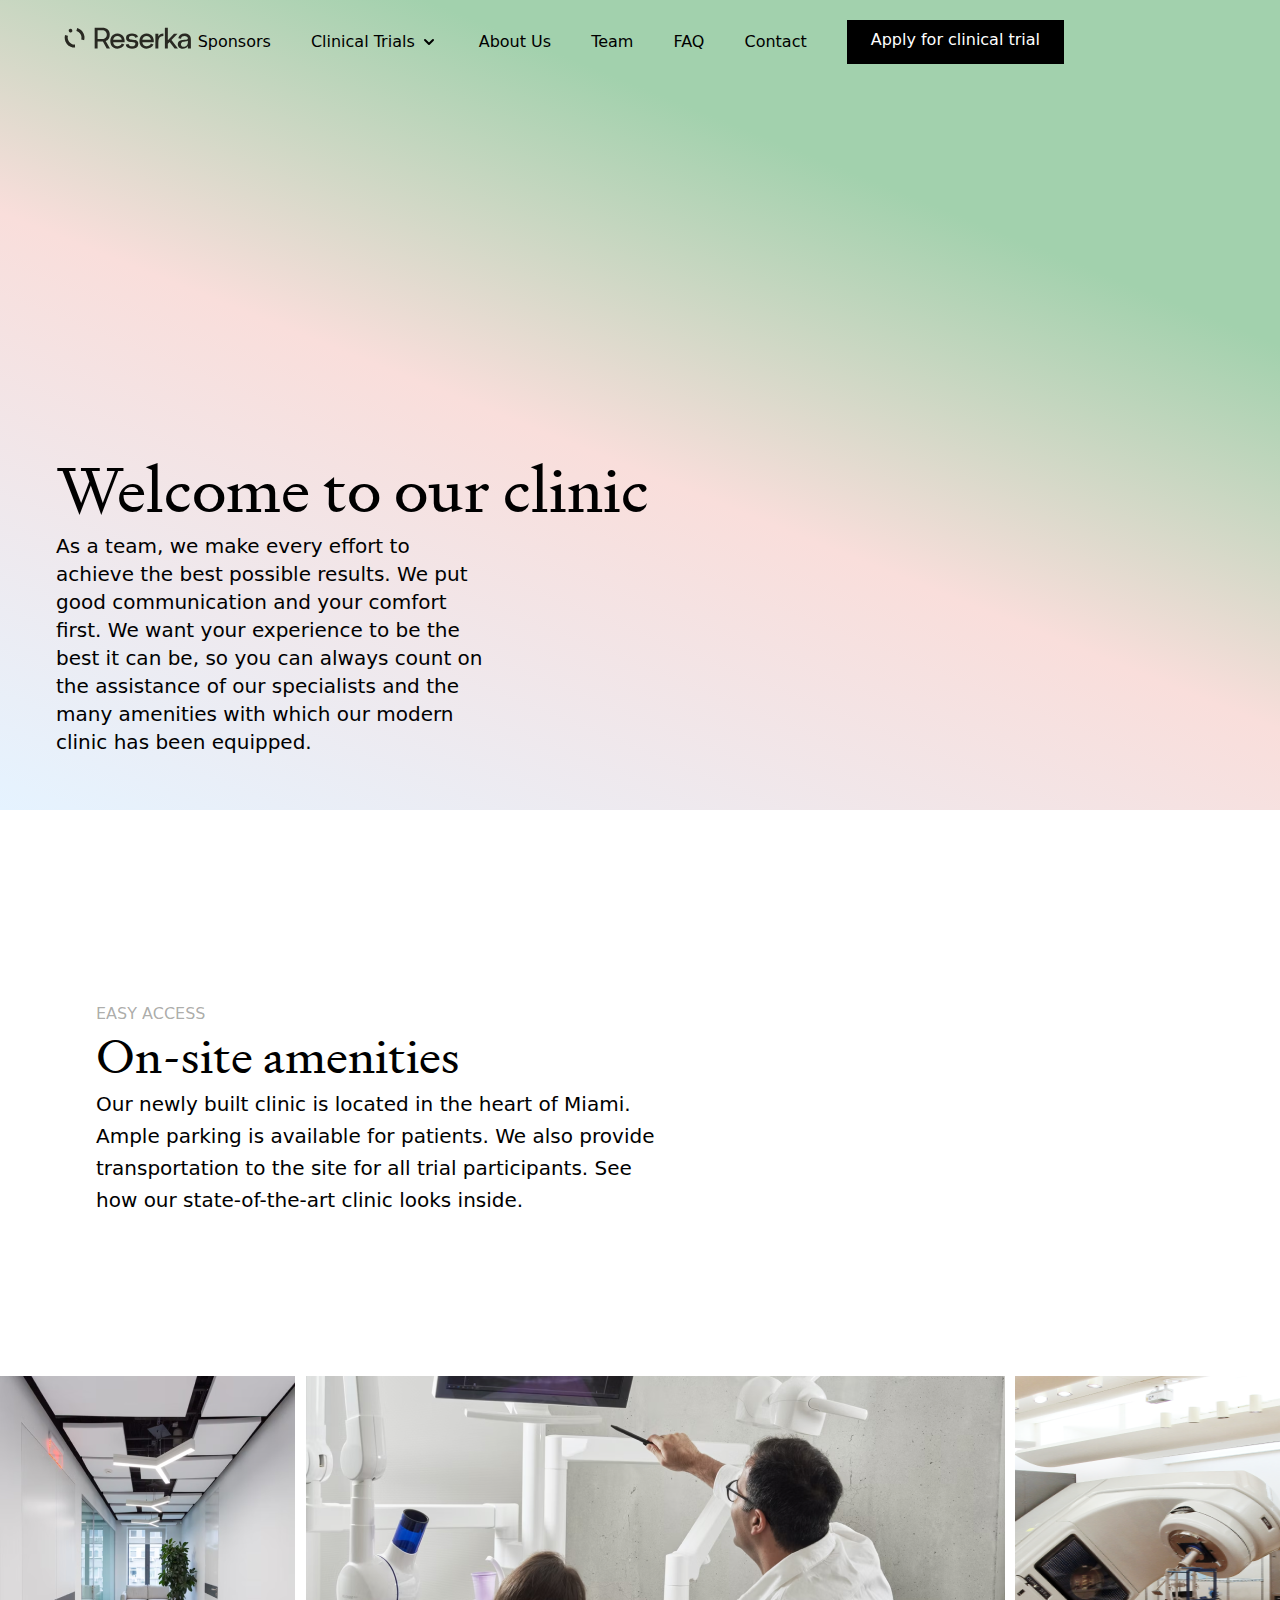
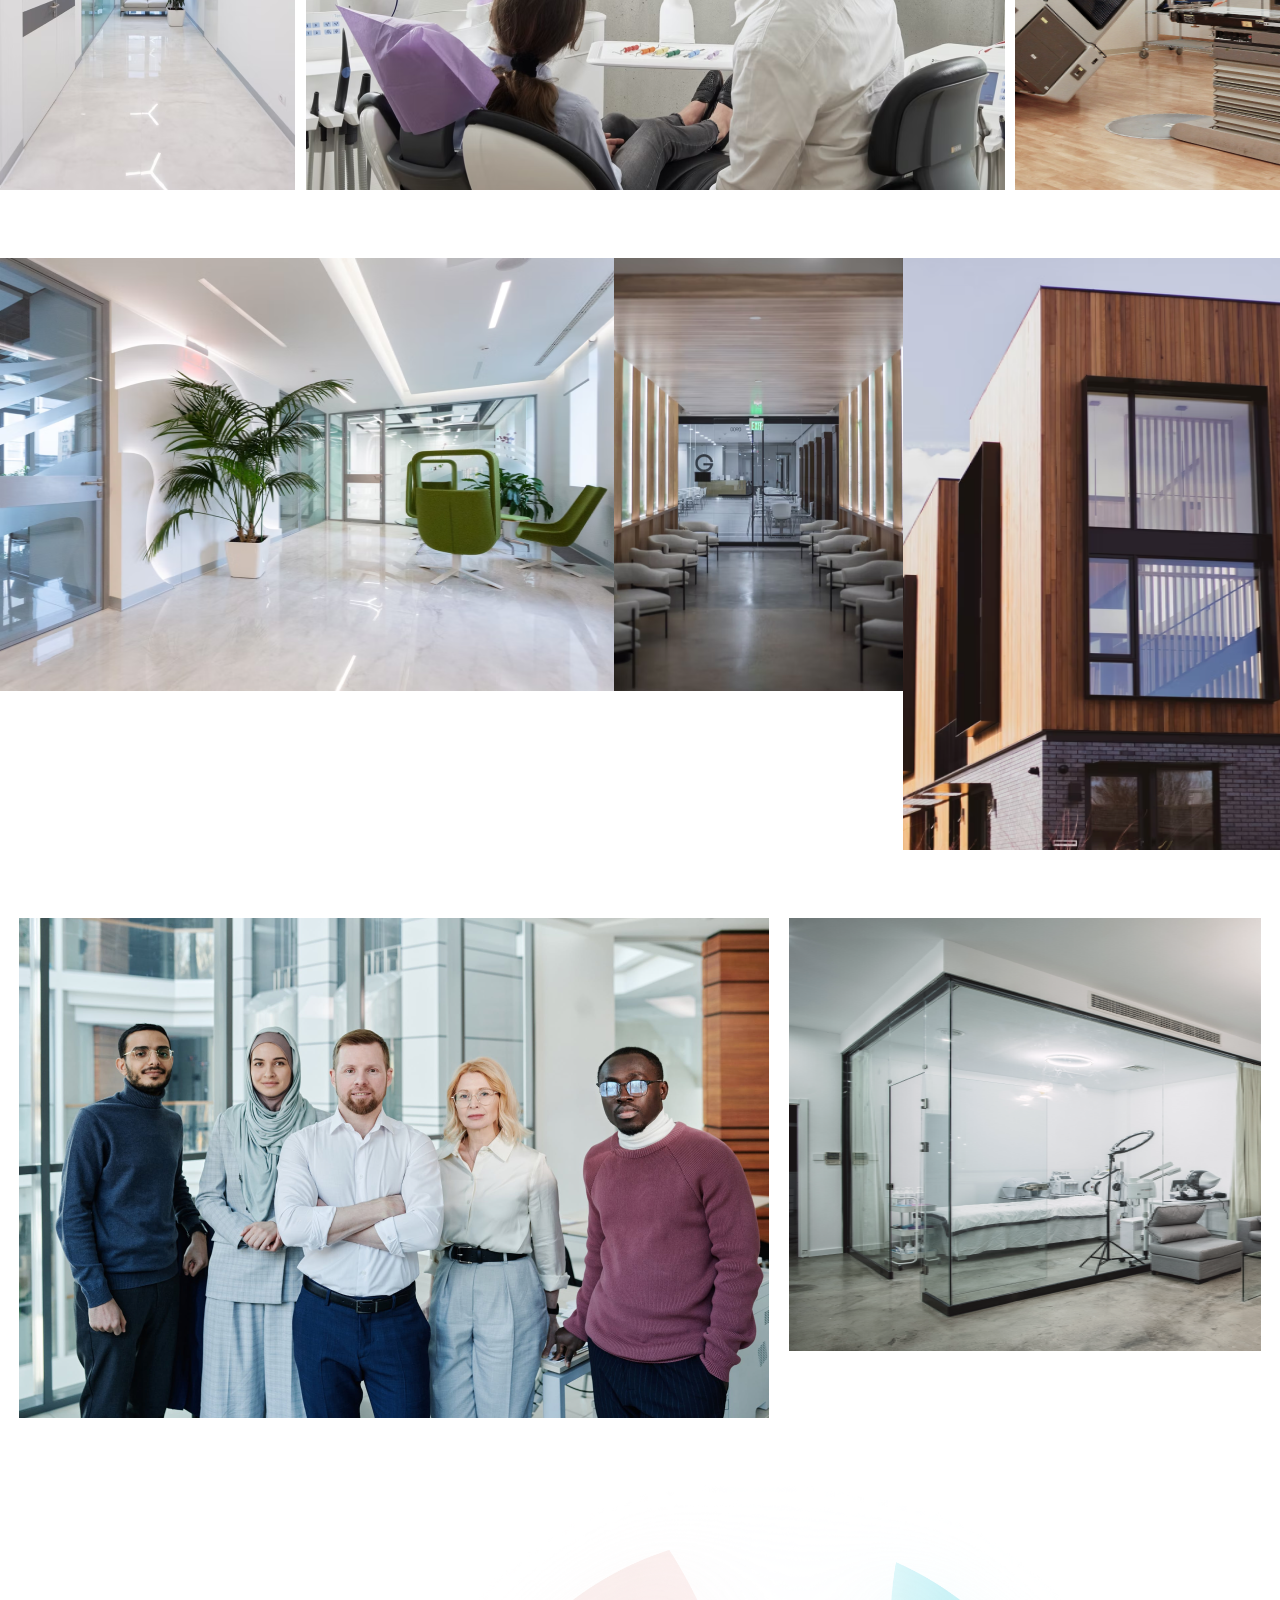
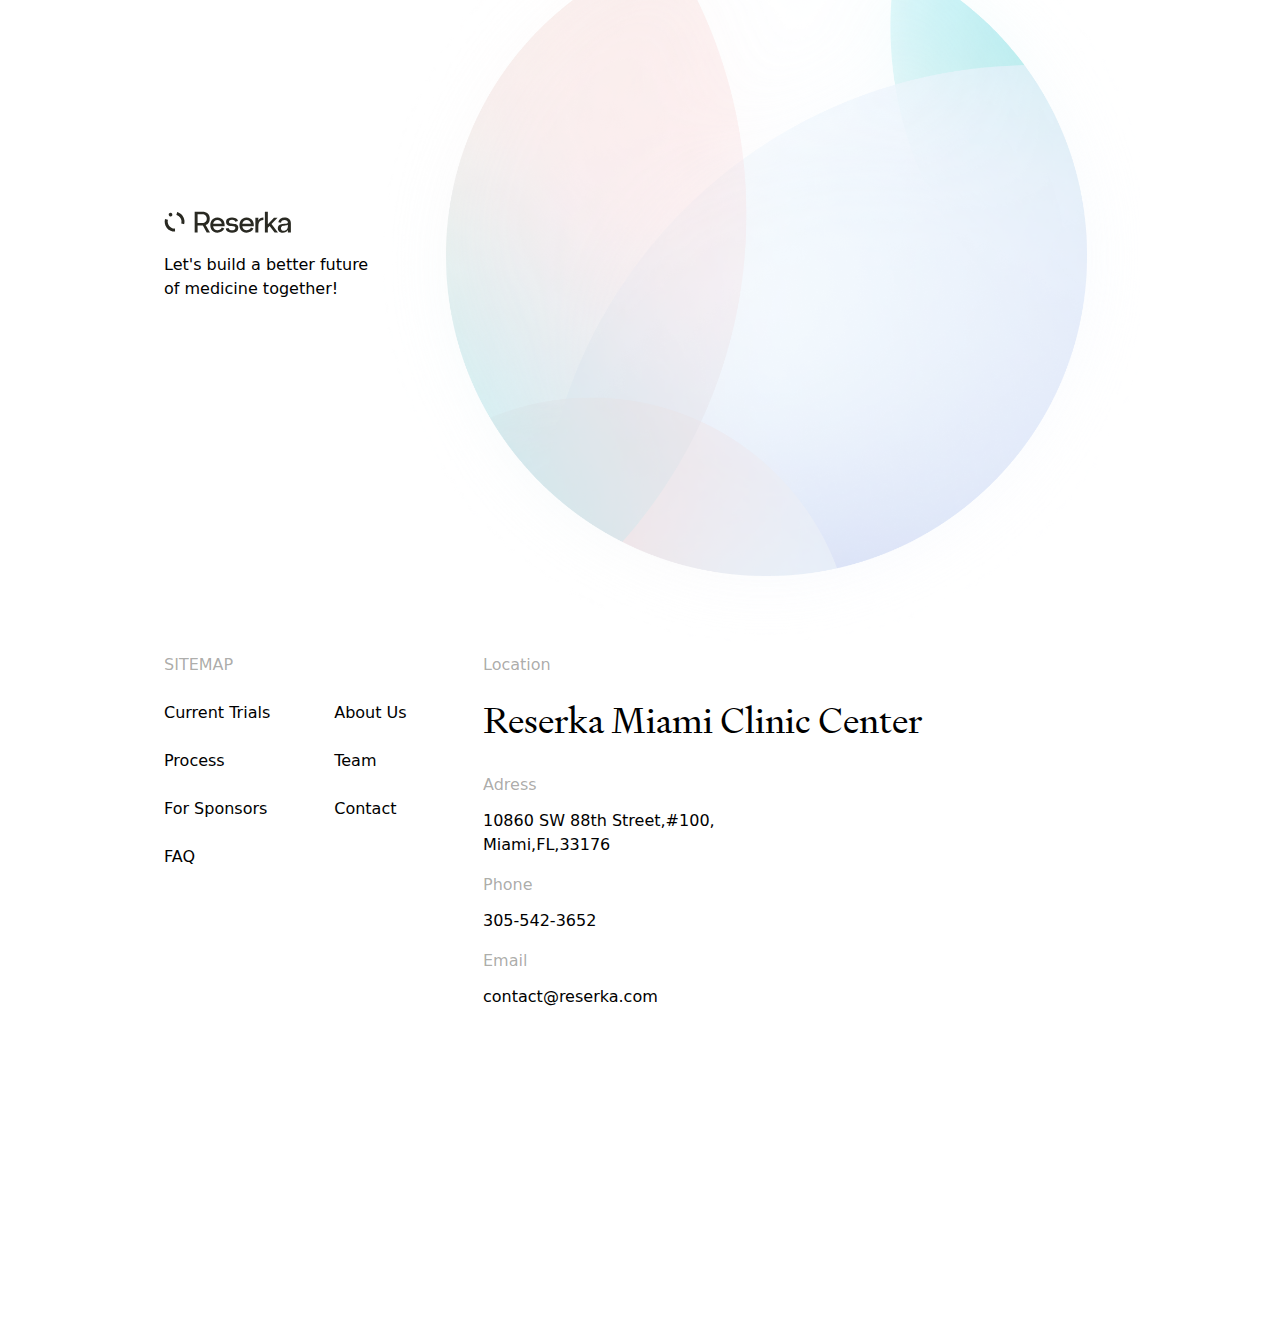
==== commit 86e03a1c: "FIX: Navbar" ====
--- a/about-us.html
+++ b/about-us.html
@@ -10,59 +10,72 @@
   <body>
     <!-- NAV -->
     <header>
-      <nav
-        class="top-0 absolute z-50 w-full mx-auto flex flex-wrap items-center justify-between px-10 py-3"
-      >
+      <nav class="top-0 absolute z-50 w-full flex flex-wrap py-3">
         <!-- FLEX container -->
         <div
-          class="container px-4 mx-auto flex flex-wrap items-center justify-between"
+          class="container w-screen xl:mx-[120px] lg:mx-[64px] md:mx-[42px] flex flex-wrap justify-between"
         >
           <!-- LOGO -->
           <div
-            class="w-fit relative flex justify-between lg:w-auto lg:static lg:block lg:justify-start"
+            class="w-fit relative flex justify-between self-center lg:w-auto lg:justify-start"
           >
             <a href="index.html"
               ><img src="img/reserka-logo.svg" alt="Logo Reserka"
             /></a>
           </div>
           <!-- MENU ITEMS -->
-          <div class="hidden space-x-6 pt-2 md:flex items-center">
+          <div class="hidden gap-[40px] pt-2 lg:flex items-center">
             <a href="sponsors.html" class="hover:text-darkGrayishBlue"
               >Sponsors</a
             >
             <div class="">
-              <div class="group inline-block relative">
-                <button class="py-2 px-4 rounded inline-flex items-center">
-                  <span class="mr-1">Clinical Trials</span>
-                  <svg
-                    class="fill-current h-4 w-4"
-                    xmlns="http://www.w3.org/2000/svg"
-                    viewBox="0 0 20 20"
-                  >
-                    <path
-                      d="M9.293 12.95l.707.707L15.657 8l-1.414-1.414L10 10.828 5.757 6.586 4.343 8z"
-                    />
-                  </svg>
-                </button>
-                <ul class="absolute hidden pt-1 group-hover:bloc">
-                  <li class="">
-                    <a
-                      class="rounded-t py-2 px-4 block whitespace-no-wrap"
+              <button
+                id="dropdownNavbarLink"
+                data-dropdown-toggle="dropdownNavbar"
+                class="flex justify-between items-center py-2 pr-4 pl-3 w-full font-medium rounded hover:bg-gray-100 md:hover:bg-transparent md:border-0 md:p-0 md:w-auto"
+              >
+                Clinical Trials
+                <svg
+                  class="ml-1 w-5 h-5"
+                  aria-hidden="true"
+                  fill="currentColor"
+                  viewBox="0 0 20 20"
+                  xmlns="http://www.w3.org/2000/svg"
+                >
+                  <path
+                    fill-rule="evenodd"
+                    d="M5.293 7.293a1 1 0 011.414 0L10 10.586l3.293-3.293a1 1 0 111.414 1.414l-4 4a1 1 0 01-1.414 0l-4-4a1 1 0 010-1.414z"
+                    clip-rule="evenodd"
+                  ></path>
+                </svg>
+              </button>
+              <!-- Dropdown menu -->
+              <div
+                id="dropdownNavbar"
+                class="hidden z-10 w-44 font-normal bg-white rounded divide-y divide-gray-100 shadow dark:bg-gray-700 dark:divide-gray-600"
+              >
+                <ul
+                  class="py-1 text-sm text-gray-700 dark:text-gray-400"
+                  aria-labelledby="dropdownLargeButton"
+                >
+                  <li>
+                    <a
                       href="all-trials.html"
+                      class="block py-2 px-4 hover:bg-gray-100 dark:hover:bg-gray-600 dark:hover:text-white"
                       >Current Trials</a
                     >
                   </li>
-                  <li class="">
-                    <a
-                      class="py-2 px-4 block whitespace-no-wrap"
+                  <li>
+                    <a
                       href="sponsors.html"
+                      class="block py-2 px-4 hover:bg-gray-100 dark:hover:bg-gray-600 dark:hover:text-white"
                       >For Sponsors</a
                     >
                   </li>
-                  <li class="">
-                    <a
-                      class="rounded-b py-2 px-4 block whitespace-no-wrap"
+                  <li>
+                    <a
                       href="process.html"
+                      class="block py-2 px-4 hover:bg-gray-100 dark:hover:bg-gray-600 dark:hover:text-white"
                       >Process</a
                     >
                   </li>
@@ -88,7 +101,7 @@
           <!-- HAMBURGER ICON -->
 
           <button
-            class="block hamburger md:hidden focus:outline-none"
+            class="block hamburger lg:hidden focus:outline-none"
             id="menu-btn"
           >
             <span class="hamburger-top"></span>
@@ -99,47 +112,60 @@
 
         <!-- MOBILE MENU -->
 
-        <div class="md:hidden">
+        <div class="lg:hidden">
           <div
             id="menu"
             class="absolute flex-col items-center hidden self-end py-8 mt-10 space-y-6 font-bold bg-white sm:w-auto sm:self-center left-6 right-6 drop-shadow-md"
           >
             <a href="sponsors.html">Sponsors</a>
             <div class="">
-              <div class="group inline-block relative">
-                <button class="py-2 px-4 rounded inline-flex items-center">
-                  <span class="mr-1">Clinical Trials</span>
-                  <svg
-                    class="fill-current h-4 w-4"
-                    xmlns="http://www.w3.org/2000/svg"
-                    viewBox="0 0 20 20"
-                  >
-                    <path
-                      d="M9.293 12.95l.707.707L15.657 8l-1.414-1.414L10 10.828 5.757 6.586 4.343 8z"
-                    />
-                  </svg>
-                </button>
+              <button
+                id="dropdownNavbarLink2"
+                data-dropdown-toggle="dropdownNavbar2"
+                class="flex justify-between items-center py-2 pr-4 pl-3 w-full font-medium text-black rounded hover:bg-gray-100 md:hover:bg-transparent md:border-0 md:hover:text-blue-700 md:p-0 md:w-auto"
+              >
+                Clinical Trials
+                <svg
+                  class="ml-1 w-5 h-5"
+                  aria-hidden="true"
+                  fill="currentColor"
+                  viewBox="0 0 20 20"
+                  xmlns="http://www.w3.org/2000/svg"
+                >
+                  <path
+                    fill-rule="evenodd"
+                    d="M5.293 7.293a1 1 0 011.414 0L10 10.586l3.293-3.293a1 1 0 111.414 1.414l-4 4a1 1 0 01-1.414 0l-4-4a1 1 0 010-1.414z"
+                    clip-rule="evenodd"
+                  ></path>
+                </svg>
+              </button>
+              <!-- Dropdown menu -->
+              <div
+                id="dropdownNavbar2"
+                class="hidden z-10 w-44 font-normal bg-white rounded divide-y divide-gray-100 shadow"
+              >
                 <ul
-                  class="absolute z-10 hidden pt-1 group-hover:block bg-white"
+                  class="py-1 text-sm text-gray-700 dark:text-gray-400"
+                  aria-labelledby="dropdownLargeButton2"
                 >
-                  <li class="">
-                    <a
-                      class="rounded-t py-2 px-4 block whitespace-no-wrap"
+                  <li>
+                    <a
                       href="all-trials.html"
+                      class="block py-2 px-4 hover:bg-gray-100"
                       >Current Trials</a
                     >
                   </li>
-                  <li class="">
-                    <a
-                      class="py-2 px-4 block whitespace-no-wrap"
+                  <li>
+                    <a
                       href="sponsors.html"
+                      class="block py-2 px-4 hover:bg-gray-100"
                       >For Sponsors</a
                     >
                   </li>
-                  <li class="">
-                    <a
-                      class="rounded-b py-2 px-4 block whitespace-no-wrap"
-                      href="#"
+                  <li>
+                    <a
+                      href="process.html"
+                      class="block py-2 px-4 hover:bg-gray-100"
                       >Process</a
                     >
                   </li>
--- a/css/main.css
+++ b/css/main.css
@@ -465,7 +465,6 @@
   background-size: 1.5em 1.5em;
   padding-right: 2.5rem;
   -webkit-print-color-adjust: exact;
-     color-adjust: exact;
           print-color-adjust: exact;
 }
 
@@ -476,7 +475,6 @@
   background-size: initial;
   padding-right: 0.75rem;
   -webkit-print-color-adjust: unset;
-     color-adjust: unset;
           print-color-adjust: unset;
 }
 
@@ -486,7 +484,6 @@
           appearance: none;
   padding: 0;
   -webkit-print-color-adjust: exact;
-     color-adjust: exact;
           print-color-adjust: exact;
   display: inline-block;
   vertical-align: middle;
@@ -568,23 +565,6 @@
   outline: 1px auto inherit;
 }
 
-input[type=file]::-webkit-file-upload-button {
-  color: white;
-  background: #1F2937;
-  border: 0;
-  font-weight: 500;
-  font-size: 0.875rem;
-  cursor: pointer;
-  padding-top: 0.625rem;
-  padding-bottom: 0.625rem;
-  padding-left: 2rem;
-  padding-right: 1rem;
-  -webkit-margin-start: -1rem;
-          margin-inline-start: -1rem;
-  -webkit-margin-end: 1rem;
-          margin-inline-end: 1rem;
-}
-
 input[type=file]::file-selector-button {
   color: white;
   background: #1F2937;
@@ -602,26 +582,13 @@
           margin-inline-end: 1rem;
 }
 
-input[type=file]::-webkit-file-upload-button:hover {
-  background: #374151;
-}
-
 input[type=file]::file-selector-button:hover {
   background: #374151;
-}
-
-.dark input[type=file]::-webkit-file-upload-button {
-  color: white;
-  background: #4B5563;
 }
 
 .dark input[type=file]::file-selector-button {
   color: white;
   background: #4B5563;
-}
-
-.dark input[type=file]::-webkit-file-upload-button:hover {
-  background: #6B7280;
 }
 
 .dark input[type=file]::file-selector-button:hover {
@@ -932,53 +899,6 @@
   --tw-backdrop-sepia:  ;
 }
 
-::-webkit-backdrop {
-  --tw-border-spacing-x: 0;
-  --tw-border-spacing-y: 0;
-  --tw-translate-x: 0;
-  --tw-translate-y: 0;
-  --tw-rotate: 0;
-  --tw-skew-x: 0;
-  --tw-skew-y: 0;
-  --tw-scale-x: 1;
-  --tw-scale-y: 1;
-  --tw-pan-x:  ;
-  --tw-pan-y:  ;
-  --tw-pinch-zoom:  ;
-  --tw-scroll-snap-strictness: proximity;
-  --tw-ordinal:  ;
-  --tw-slashed-zero:  ;
-  --tw-numeric-figure:  ;
-  --tw-numeric-spacing:  ;
-  --tw-numeric-fraction:  ;
-  --tw-ring-inset:  ;
-  --tw-ring-offset-width: 0px;
-  --tw-ring-offset-color: #fff;
-  --tw-ring-color: rgb(63 131 248 / 0.5);
-  --tw-ring-offset-shadow: 0 0 #0000;
-  --tw-ring-shadow: 0 0 #0000;
-  --tw-shadow: 0 0 #0000;
-  --tw-shadow-colored: 0 0 #0000;
-  --tw-blur:  ;
-  --tw-brightness:  ;
-  --tw-contrast:  ;
-  --tw-grayscale:  ;
-  --tw-hue-rotate:  ;
-  --tw-invert:  ;
-  --tw-saturate:  ;
-  --tw-sepia:  ;
-  --tw-drop-shadow:  ;
-  --tw-backdrop-blur:  ;
-  --tw-backdrop-brightness:  ;
-  --tw-backdrop-contrast:  ;
-  --tw-backdrop-grayscale:  ;
-  --tw-backdrop-hue-rotate:  ;
-  --tw-backdrop-invert:  ;
-  --tw-backdrop-opacity:  ;
-  --tw-backdrop-saturate:  ;
-  --tw-backdrop-sepia:  ;
-}
-
 ::backdrop {
   --tw-border-spacing-x: 0;
   --tw-border-spacing-y: 0;
@@ -1060,18 +980,6 @@
   }
 }
 
-.sr-only {
-  position: absolute;
-  width: 1px;
-  height: 1px;
-  padding: 0;
-  margin: -1px;
-  overflow: hidden;
-  clip: rect(0, 0, 0, 0);
-  white-space: nowrap;
-  border-width: 0;
-}
-
 .pointer-events-none {
   pointer-events: none;
 }
@@ -1133,6 +1041,18 @@
   bottom: 0px;
 }
 
+.right-0 {
+  right: 0px;
+}
+
+.left-0 {
+  left: 0px;
+}
+
+.left-\[300px\] {
+  left: 300px;
+}
+
 .top-\[1050px\] {
   top: 1050px;
 }
@@ -1153,24 +1073,44 @@
   left: 200px;
 }
 
-.right-0 {
-  right: 0px;
-}
-
-.left-0 {
-  left: 0px;
-}
-
-.left-\[300px\] {
-  left: 300px;
+.left-\[150px\] {
+  left: 150px;
+}
+
+.top-\[230px\] {
+  top: 230px;
+}
+
+.top-\[150px\] {
+  top: 150px;
+}
+
+.right-\[250px\] {
+  right: 250px;
+}
+
+.left-\[220px\] {
+  left: 220px;
+}
+
+.top-\[170px\] {
+  top: 170px;
+}
+
+.left-\[180px\] {
+  left: 180px;
+}
+
+.top-\[30px\] {
+  top: 30px;
 }
 
 .top-\[-100px\] {
   top: -100px;
 }
 
-.top-\[250px\] {
-  top: 250px;
+.top-\[220px\] {
+  top: 220px;
 }
 
 .left-\[60px\] {
@@ -1181,8 +1121,8 @@
   bottom: 2rem;
 }
 
-.top-\[200px\] {
-  top: 200px;
+.top-\[180px\] {
+  top: 180px;
 }
 
 .left-\[170px\] {
@@ -1193,10 +1133,6 @@
   right: 80px;
 }
 
-.top-\[150px\] {
-  top: 150px;
-}
-
 .right-\[240px\] {
   right: 240px;
 }
@@ -1217,18 +1153,6 @@
   bottom: 60px;
 }
 
-.top-\[220px\] {
-  top: 220px;
-}
-
-.top-\[180px\] {
-  top: 180px;
-}
-
-.top-10 {
-  top: 2.5rem;
-}
-
 .z-50 {
   z-index: 50;
 }
@@ -1259,6 +1183,15 @@
 
 .float-left {
   float: left;
+}
+
+.m-0 {
+  margin: 0px;
+}
+
+.mx-\[24px\] {
+  margin-left: 24px;
+  margin-right: 24px;
 }
 
 .mx-auto {
@@ -1266,11 +1199,6 @@
   margin-right: auto;
 }
 
-.mx-\[24px\] {
-  margin-left: 24px;
-  margin-right: 24px;
-}
-
 .mx-6 {
   margin-left: 1.5rem;
   margin-right: 1.5rem;
@@ -1281,28 +1209,13 @@
   margin-bottom: 150px;
 }
 
-.mx-32 {
-  margin-left: 8rem;
-  margin-right: 8rem;
-}
-
-.my-4 {
-  margin-top: 1rem;
-  margin-bottom: 1rem;
-}
-
-.mx-0 {
-  margin-left: 0px;
-  margin-right: 0px;
-}
-
 .mx-\[40px\] {
   margin-left: 40px;
   margin-right: 40px;
 }
 
-.mr-1 {
-  margin-right: 0.25rem;
+.ml-1 {
+  margin-left: 0.25rem;
 }
 
 .mt-10 {
@@ -1325,10 +1238,6 @@
   margin-top: 85px;
 }
 
-.mt-\[120px\] {
-  margin-top: 120px;
-}
-
 .mt-5 {
   margin-top: 1.25rem;
 }
@@ -1389,6 +1298,10 @@
   margin-bottom: 2.5rem;
 }
 
+.mt-\[20px\] {
+  margin-top: 20px;
+}
+
 .mb-\[16px\] {
   margin-bottom: 16px;
 }
@@ -1413,8 +1326,12 @@
   margin-top: 3.5rem;
 }
 
-.ml-1 {
-  margin-left: 0.25rem;
+.mt-\[100px\] {
+  margin-top: 100px;
+}
+
+.mt-\[80px\] {
+  margin-top: 80px;
 }
 
 .mr-\[50px\] {
@@ -1445,18 +1362,38 @@
   margin-top: 250px;
 }
 
-.mt-\[20px\] {
-  margin-top: 20px;
+.mb-\[81px\] {
+  margin-bottom: 81px;
+}
+
+.ml-auto {
+  margin-left: auto;
+}
+
+.mb-\[100px\] {
+  margin-bottom: 100px;
+}
+
+.mt-\[48px\] {
+  margin-top: 48px;
+}
+
+.mt-\[60px\] {
+  margin-top: 60px;
+}
+
+.mb-\[60px\] {
+  margin-bottom: 60px;
+}
+
+.mt-36 {
+  margin-top: 9rem;
 }
 
 .mb-16 {
   margin-bottom: 4rem;
 }
 
-.mt-36 {
-  margin-top: 9rem;
-}
-
 .ml-10 {
   margin-left: 2.5rem;
 }
@@ -1473,18 +1410,6 @@
   margin-left: 1rem;
 }
 
-.mb-40 {
-  margin-bottom: 10rem;
-}
-
-.mb-20 {
-  margin-bottom: 5rem;
-}
-
-.mt-28 {
-  margin-top: 7rem;
-}
-
 .mt-\[160px\] {
   margin-top: 160px;
 }
@@ -1521,10 +1446,6 @@
   margin-top: 34px;
 }
 
-.mt-\[100px\] {
-  margin-top: 100px;
-}
-
 .ml-\[24px\] {
   margin-left: 24px;
 }
@@ -1545,14 +1466,6 @@
   margin-bottom: 0.25rem;
 }
 
-.mr-3 {
-  margin-right: 0.75rem;
-}
-
-.ml-3 {
-  margin-left: 0.75rem;
-}
-
 .block {
   display: block;
 }
@@ -1569,10 +1482,6 @@
   display: flex;
 }
 
-.inline-flex {
-  display: inline-flex;
-}
-
 .table {
   display: table;
 }
@@ -1585,24 +1494,36 @@
   display: none;
 }
 
+.h-5 {
+  height: 1.25rem;
+}
+
+.h-\[180px\] {
+  height: 180px;
+}
+
+.h-\[193px\] {
+  height: 193px;
+}
+
+.h-\[220px\] {
+  height: 220px;
+}
+
+.h-\[218px\] {
+  height: 218px;
+}
+
 .h-4 {
   height: 1rem;
 }
 
-.h-\[180px\] {
-  height: 180px;
-}
-
-.h-\[193px\] {
-  height: 193px;
-}
-
-.h-\[220px\] {
-  height: 220px;
-}
-
-.h-\[218px\] {
-  height: 218px;
+.h-modal {
+  height: calc(100% - 2rem);
+}
+
+.h-full {
+  height: 100%;
 }
 
 .h-\[204px\] {
@@ -1610,7 +1531,6 @@
 }
 
 .h-fit {
-  height: -webkit-fit-content;
   height: -moz-fit-content;
   height: fit-content;
 }
@@ -1619,34 +1539,42 @@
   height: 100px;
 }
 
-.h-modal {
-  height: calc(100% - 2rem);
-}
-
-.h-full {
-  height: 100%;
-}
-
-.h-5 {
-  height: 1.25rem;
+.h-\[148px\] {
+  height: 148px;
+}
+
+.h-\[240px\] {
+  height: 240px;
+}
+
+.h-\[80px\] {
+  height: 80px;
+}
+
+.h-\[152px\] {
+  height: 152px;
+}
+
+.h-\[124px\] {
+  height: 124px;
+}
+
+.h-\[140px\] {
+  height: 140px;
+}
+
+.h-\[800px\] {
+  height: 800px;
+}
+
+.h-\[500px\] {
+  height: 500px;
 }
 
 .h-\[54px\] {
   height: 54px;
 }
 
-.h-\[800px\] {
-  height: 800px;
-}
-
-.h-\[500px\] {
-  height: 500px;
-}
-
-.h-\[690px\] {
-  height: 690px;
-}
-
 .h-\[268px\] {
   height: 268px;
 }
@@ -1663,10 +1591,6 @@
   height: 356px;
 }
 
-.h-\[124px\] {
-  height: 124px;
-}
-
 .h-\[114px\] {
   height: 114px;
 }
@@ -1695,48 +1619,59 @@
   width: 100%;
 }
 
+.w-screen {
+  width: 100vw;
+}
+
 .w-fit {
-  width: -webkit-fit-content;
   width: -moz-fit-content;
   width: fit-content;
 }
 
+.w-5 {
+  width: 1.25rem;
+}
+
+.w-44 {
+  width: 11rem;
+}
+
+.w-\[328px\] {
+  width: 328px;
+}
+
+.w-\[115px\] {
+  width: 115px;
+}
+
+.w-\[196px\] {
+  width: 196px;
+}
+
+.w-\[327px\] {
+  width: 327px;
+}
+
+.w-\[128px\] {
+  width: 128px;
+}
+
+.w-\[179px\] {
+  width: 179px;
+}
+
+.w-\[330px\] {
+  width: 330px;
+}
+
+.w-\[20rem\] {
+  width: 20rem;
+}
+
 .w-4 {
   width: 1rem;
 }
 
-.w-\[328px\] {
-  width: 328px;
-}
-
-.w-\[115px\] {
-  width: 115px;
-}
-
-.w-\[196px\] {
-  width: 196px;
-}
-
-.w-\[327px\] {
-  width: 327px;
-}
-
-.w-\[128px\] {
-  width: 128px;
-}
-
-.w-\[179px\] {
-  width: 179px;
-}
-
-.w-\[330px\] {
-  width: 330px;
-}
-
-.w-\[20rem\] {
-  width: 20rem;
-}
-
 .w-\[350px\] {
   width: 350px;
 }
@@ -1753,26 +1688,58 @@
   width: 100px;
 }
 
-.w-5 {
-  width: 1.25rem;
+.w-\[148px\] {
+  width: 148px;
+}
+
+.w-\[80px\] {
+  width: 80px;
+}
+
+.w-\[300px\] {
+  width: 300px;
+}
+
+.w-\[118px\] {
+  width: 118px;
+}
+
+.w-\[200px\] {
+  width: 200px;
+}
+
+.w-\[202px\] {
+  width: 202px;
+}
+
+.w-5\/12 {
+  width: 41.666667%;
+}
+
+.w-\[284px\] {
+  width: 284px;
+}
+
+.w-\[70\%\] {
+  width: 70%;
+}
+
+.w-\[230px\] {
+  width: 230px;
+}
+
+.w-\[270px\] {
+  width: 270px;
+}
+
+.w-\[140px\] {
+  width: 140px;
 }
 
 .w-\[54px\] {
   width: 54px;
 }
 
-.w-\[400px\] {
-  width: 400px;
-}
-
-.w-\[300px\] {
-  width: 300px;
-}
-
-.w-\[200px\] {
-  width: 200px;
-}
-
 .w-3\/4 {
   width: 75%;
 }
@@ -1853,14 +1820,6 @@
   width: 50%;
 }
 
-.w-6 {
-  width: 1.5rem;
-}
-
-.w-44 {
-  width: 11rem;
-}
-
 .max-w-7xl {
   max-width: 80rem;
 }
@@ -1875,6 +1834,10 @@
 
 .basis-1\/3 {
   flex-basis: 33.333333%;
+}
+
+.basis-1\/2 {
+  flex-basis: 50%;
 }
 
 .-translate-x-full {
@@ -1991,10 +1954,6 @@
   justify-content: space-between;
 }
 
-.justify-around {
-  justify-content: space-around;
-}
-
 .justify-evenly {
   justify-content: space-evenly;
 }
@@ -2003,6 +1962,10 @@
   justify-items: center;
 }
 
+.gap-\[40px\] {
+  gap: 40px;
+}
+
 .gap-\[16px\] {
   gap: 16px;
 }
@@ -2033,6 +1996,10 @@
 
 .gap-20 {
   gap: 5rem;
+}
+
+.gap-\[32px\] {
+  gap: 32px;
 }
 
 .gap-5 {
@@ -2070,12 +2037,6 @@
 
 .gap-y-\[48px\] {
   row-gap: 48px;
-}
-
-.space-x-6 > :not([hidden]) ~ :not([hidden]) {
-  --tw-space-x-reverse: 0;
-  margin-right: calc(1.5rem * var(--tw-space-x-reverse));
-  margin-left: calc(1.5rem * calc(1 - var(--tw-space-x-reverse)));
 }
 
 .space-y-6 > :not([hidden]) ~ :not([hidden]) {
@@ -2129,10 +2090,6 @@
   overflow-x: hidden;
 }
 
-.whitespace-nowrap {
-  white-space: nowrap;
-}
-
 .rounded {
   border-radius: 0.25rem;
 }
@@ -2141,12 +2098,12 @@
   border-radius: 0.5rem;
 }
 
+.rounded-md {
+  border-radius: 0.375rem;
+}
+
 .rounded-none {
   border-radius: 0px;
-}
-
-.rounded-md {
-  border-radius: 0.375rem;
 }
 
 .rounded-t {
@@ -2154,11 +2111,6 @@
   border-top-right-radius: 0.25rem;
 }
 
-.rounded-b {
-  border-bottom-right-radius: 0.25rem;
-  border-bottom-left-radius: 0.25rem;
-}
-
 .rounded-l-lg {
   border-top-left-radius: 0.5rem;
   border-bottom-left-radius: 0.5rem;
@@ -2177,24 +2129,32 @@
   border-width: 1px;
 }
 
+.border-\[2px\] {
+  border-width: 2px;
+}
+
+.border-\[1px\] {
+  border-width: 1px;
+}
+
 .border-0 {
   border-width: 0px;
 }
 
-.border-\[2px\] {
-  border-width: 2px;
-}
-
-.border-t-2 {
-  border-top-width: 2px;
-}
-
 .border-b-2 {
   border-bottom-width: 2px;
 }
 
 .border-b {
   border-bottom-width: 1px;
+}
+
+.border-l {
+  border-left-width: 1px;
+}
+
+.border-none {
+  border-style: none;
 }
 
 .border-black {
@@ -2212,6 +2172,11 @@
   border-color: rgb(229 231 235 / var(--tw-border-opacity));
 }
 
+.border-gray-600 {
+  --tw-border-opacity: 1;
+  border-color: rgb(75 85 99 / var(--tw-border-opacity));
+}
+
 .border-blue-700 {
   --tw-border-opacity: 1;
   border-color: rgb(26 86 219 / var(--tw-border-opacity));
@@ -2227,16 +2192,16 @@
   border-color: rgb(243 244 246 / var(--tw-border-opacity));
 }
 
+.bg-white {
+  --tw-bg-opacity: 1;
+  background-color: rgb(255 255 255 / var(--tw-bg-opacity));
+}
+
 .bg-black {
   --tw-bg-opacity: 1;
   background-color: rgb(0 0 0 / var(--tw-bg-opacity));
 }
 
-.bg-white {
-  --tw-bg-opacity: 1;
-  background-color: rgb(255 255 255 / var(--tw-bg-opacity));
-}
-
 .bg-lightgreen {
   --tw-bg-opacity: 1;
   background-color: rgb(236 251 240 / var(--tw-bg-opacity));
@@ -2267,6 +2232,10 @@
   background-color: rgb(248 180 180 / var(--tw-bg-opacity));
 }
 
+.bg-transparent {
+  background-color: transparent;
+}
+
 .bg-gray-200 {
   --tw-bg-opacity: 1;
   background-color: rgb(229 231 235 / var(--tw-bg-opacity));
@@ -2286,27 +2255,10 @@
   background-color: rgb(17 24 39 / var(--tw-bg-opacity));
 }
 
-.bg-transparent {
-  background-color: transparent;
-}
-
-.bg-\[rgba\(255\2c 255\2c 255\2c 0\.4\)\] {
-  background-color: rgba(255,255,255,0.4);
-}
-
-.bg-gray-800 {
-  --tw-bg-opacity: 1;
-  background-color: rgb(31 41 55 / var(--tw-bg-opacity));
-}
-
 .bg-opacity-50 {
   --tw-bg-opacity: 0.5;
 }
 
-.bg-none {
-  background-image: none;
-}
-
 .bg-cover {
   background-size: cover;
 }
@@ -2315,14 +2267,14 @@
   background-repeat: no-repeat;
 }
 
-.fill-current {
-  fill: currentColor;
-}
-
 .p-3 {
   padding: 0.75rem;
 }
 
+.p-4 {
+  padding: 1rem;
+}
+
 .p-2\.5 {
   padding: 0.625rem;
 }
@@ -2335,21 +2287,24 @@
   padding: 2.5rem;
 }
 
-.p-4 {
-  padding: 1rem;
+.p-5 {
+  padding: 1.25rem;
+}
+
+.p-1\.5 {
+  padding: 0.375rem;
+}
+
+.p-1 {
+  padding: 0.25rem;
+}
+
+.p-\[40px\] {
+  padding: 40px;
 }
 
 .p-6 {
   padding: 1.5rem;
-}
-
-.p-1 {
-  padding: 0.25rem;
-}
-
-.px-10 {
-  padding-left: 2.5rem;
-  padding-right: 2.5rem;
 }
 
 .py-3 {
@@ -2357,16 +2312,21 @@
   padding-bottom: 0.75rem;
 }
 
+.py-2 {
+  padding-top: 0.5rem;
+  padding-bottom: 0.5rem;
+}
+
+.py-1 {
+  padding-top: 0.25rem;
+  padding-bottom: 0.25rem;
+}
+
 .px-4 {
   padding-left: 1rem;
   padding-right: 1rem;
 }
 
-.py-2 {
-  padding-top: 0.5rem;
-  padding-bottom: 0.5rem;
-}
-
 .px-6 {
   padding-left: 1.5rem;
   padding-right: 1.5rem;
@@ -2427,32 +2387,36 @@
   padding-bottom: 75px;
 }
 
+.px-\[40px\] {
+  padding-left: 40px;
+  padding-right: 40px;
+}
+
+.py-10 {
+  padding-top: 2.5rem;
+  padding-bottom: 2.5rem;
+}
+
+.py-16 {
+  padding-top: 4rem;
+  padding-bottom: 4rem;
+}
+
 .px-2 {
   padding-left: 0.5rem;
   padding-right: 0.5rem;
 }
 
-.py-10 {
-  padding-top: 2.5rem;
-  padding-bottom: 2.5rem;
-}
-
-.py-16 {
-  padding-top: 4rem;
-  padding-bottom: 4rem;
-}
-
-.py-1 {
-  padding-top: 0.25rem;
-  padding-bottom: 0.25rem;
-}
-
 .pt-2 {
   padding-top: 0.5rem;
 }
 
-.pt-1 {
-  padding-top: 0.25rem;
+.pr-4 {
+  padding-right: 1rem;
+}
+
+.pl-3 {
+  padding-left: 0.75rem;
 }
 
 .pt-32 {
@@ -2483,14 +2447,14 @@
   padding-left: 1.5rem;
 }
 
-.pl-3 {
-  padding-left: 0.75rem;
-}
-
 .pl-\[60px\] {
   padding-left: 60px;
 }
 
+.pl-\[42px\] {
+  padding-left: 42px;
+}
+
 .pt-\[200px\] {
   padding-top: 200px;
 }
@@ -2511,10 +2475,6 @@
   padding-top: 12rem;
 }
 
-.pr-4 {
-  padding-right: 1rem;
-}
-
 .text-left {
   text-align: left;
 }
@@ -2523,12 +2483,13 @@
   text-align: center;
 }
 
-.align-middle {
-  vertical-align: middle;
-}
-
 .align-sub {
   vertical-align: sub;
+}
+
+.text-sm {
+  font-size: 0.875rem;
+  line-height: 1.25rem;
 }
 
 .text-5xl {
@@ -2559,9 +2520,16 @@
   font-size: 20px;
 }
 
-.text-sm {
-  font-size: 0.875rem;
-  line-height: 1.25rem;
+.text-\[48px\] {
+  font-size: 48px;
+}
+
+.text-\[24px\] {
+  font-size: 24px;
+}
+
+.text-\[16px\] {
+  font-size: 16px;
 }
 
 .text-2xl {
@@ -2573,14 +2541,6 @@
   font-size: 28px;
 }
 
-.text-\[16px\] {
-  font-size: 16px;
-}
-
-.text-\[48px\] {
-  font-size: 48px;
-}
-
 .text-\[80px\] {
   font-size: 80px;
 }
@@ -2603,26 +2563,18 @@
   line-height: 1.75rem;
 }
 
-.text-\[60px\] {
-  font-size: 60px;
-}
-
-.text-\[50px\] {
-  font-size: 50px;
-}
-
-.text-\[30px\] {
-  font-size: 30px;
+.font-medium {
+  font-weight: 500;
+}
+
+.font-normal {
+  font-weight: 400;
 }
 
 .font-bold {
   font-weight: 700;
 }
 
-.font-medium {
-  font-weight: 500;
-}
-
 .font-light {
   font-weight: 300;
 }
@@ -2631,10 +2583,6 @@
   font-weight: 600;
 }
 
-.font-normal {
-  font-weight: 400;
-}
-
 .uppercase {
   text-transform: uppercase;
 }
@@ -2671,6 +2619,10 @@
   line-height: 22px;
 }
 
+.leading-\[34px\] {
+  line-height: 34px;
+}
+
 .leading-\[140\%\] {
   line-height: 140%;
 }
@@ -2691,18 +2643,10 @@
   line-height: 150%;
 }
 
-.leading-normal {
-  line-height: 1.5;
-}
-
 .leading-\[39px\] {
   line-height: 39px;
 }
 
-.leading-\[34px\] {
-  line-height: 34px;
-}
-
 .leading-\[29px\] {
   line-height: 29px;
 }
@@ -2715,8 +2659,9 @@
   line-height: 2.25rem;
 }
 
-.leading-\[\] {
-  line-height: ;
+.text-gray-700 {
+  --tw-text-opacity: 1;
+  color: rgb(55 65 81 / var(--tw-text-opacity));
 }
 
 .text-white {
@@ -2724,15 +2669,15 @@
   color: rgb(255 255 255 / var(--tw-text-opacity));
 }
 
-.text-lighttext {
-  color: rgba(41, 41, 34, 0.4);
-}
-
 .text-black {
   --tw-text-opacity: 1;
   color: rgb(0 0 0 / var(--tw-text-opacity));
 }
 
+.text-lighttext {
+  color: rgba(41, 41, 34, 0.4);
+}
+
 .text-gray-900 {
   --tw-text-opacity: 1;
   color: rgb(17 24 39 / var(--tw-text-opacity));
@@ -2743,24 +2688,24 @@
   color: rgb(107 114 128 / var(--tw-text-opacity));
 }
 
+.text-gray-800 {
+  --tw-text-opacity: 1;
+  color: rgb(31 41 55 / var(--tw-text-opacity));
+}
+
 .text-browntext {
   --tw-text-opacity: 1;
   color: rgb(68 55 46 / var(--tw-text-opacity));
 }
 
+.text-gray-400 {
+  --tw-text-opacity: 1;
+  color: rgb(156 163 175 / var(--tw-text-opacity));
+}
+
 .text-blue-600 {
   --tw-text-opacity: 1;
   color: rgb(28 100 242 / var(--tw-text-opacity));
-}
-
-.text-gray-400 {
-  --tw-text-opacity: 1;
-  color: rgb(156 163 175 / var(--tw-text-opacity));
-}
-
-.text-gray-700 {
-  --tw-text-opacity: 1;
-  color: rgb(55 65 81 / var(--tw-text-opacity));
 }
 
 .opacity-0 {
@@ -2814,9 +2759,9 @@
 }
 
 .transition {
-  transition-property: color, background-color, border-color, fill, stroke, opacity, box-shadow, transform, filter, -webkit-text-decoration-color, -webkit-backdrop-filter;
+  transition-property: color, background-color, border-color, text-decoration-color, fill, stroke, opacity, box-shadow, transform, filter, -webkit-backdrop-filter;
   transition-property: color, background-color, border-color, text-decoration-color, fill, stroke, opacity, box-shadow, transform, filter, backdrop-filter;
-  transition-property: color, background-color, border-color, text-decoration-color, fill, stroke, opacity, box-shadow, transform, filter, backdrop-filter, -webkit-text-decoration-color, -webkit-backdrop-filter;
+  transition-property: color, background-color, border-color, text-decoration-color, fill, stroke, opacity, box-shadow, transform, filter, backdrop-filter, -webkit-backdrop-filter;
   transition-timing-function: cubic-bezier(0.4, 0, 0.2, 1);
   transition-duration: 150ms;
 }
@@ -2840,13 +2785,21 @@
 @font-face {
   font-family: "Signifier-Regular";
 
-  src: url(/src/font/TestSignifier-Regular.otf);
+  src: url(../font/test-signifier-regular.woff2);
+
+  font-weight: normal;
+
+  font-style: normal;
 }
 
 @font-face {
-  font-family: "Untitled-Sans";
-
-  src: url(/src/font/Untitled_Sans_Regular.woff2.ttf);
+  font-family: "UntitledSans-Regular";
+
+  src: url(../font/test-untitled-sans-regular.woff2);
+
+  font-weight: normal;
+
+  font-style: normal;
 }
 
 * {
@@ -2854,16 +2807,15 @@
 }
 
 body {
-  max-width: 1920px;
+  min-width: 100vw;
   overflow-x: hidden;
-  font-family: "Untitled-Sans";
-}
-
-h1,
-h2,
-h3,
-h4,
-h5,
+}
+
+h1,
+h2,
+h3,
+h4,
+h5,
 h6 {
   font-family: "Signifier-Regular";
 }
@@ -2878,8 +2830,8 @@
   position: relative;
 }
 
-.hamburger-top,
-.hamburger-middle,
+.hamburger-top,
+.hamburger-middle,
 .hamburger-bottom {
   position: absolute;
   top: 0;
@@ -2919,35 +2871,35 @@
 /* HERO */
 
 .hero_section {
-  background: linear-gradient(
-    22deg,
-    rgba(229, 243, 255, 1) 0%,
-    rgba(249, 222, 219, 1) 45%,
-    rgba(162, 209, 173, 1) 74%
+  background: linear-gradient(
+    22deg,
+    rgba(229, 243, 255, 1) 0%,
+    rgba(249, 222, 219, 1) 45%,
+    rgba(162, 209, 173, 1) 74%
   );
-  height: 100vh;
+  height: 90vh;
   width: 100%;
   background-size: cover;
   background-repeat: no-repeat;
 }
 
 .background {
-  background: linear-gradient(
-    22deg,
-    rgba(229, 243, 255, 1) 0%,
-    rgba(249, 222, 219, 1) 45%,
-    rgba(162, 209, 173, 1) 74%
+  background: linear-gradient(
+    22deg,
+    rgba(229, 243, 255, 1) 0%,
+    rgba(249, 222, 219, 1) 45%,
+    rgba(162, 209, 173, 1) 74%
   );
   min-width: 100vh;
   min-height: 90vh;
 }
 
 .call_to_action {
-  background: linear-gradient(
-    22deg,
-    rgba(229, 243, 255, 1) 0%,
-    rgba(249, 222, 219, 1) 45%,
-    rgba(162, 209, 173, 1) 74%
+  background: linear-gradient(
+    22deg,
+    rgba(229, 243, 255, 1) 0%,
+    rgba(249, 222, 219, 1) 45%,
+    rgba(162, 209, 173, 1) 74%
   );
 }
 
@@ -2980,7 +2932,7 @@
 
 /* SLIDER */
 
-[data-controls="prev"],
+[data-controls="prev"],
 [data-controls="next"] {
   width: 30px;
   height: 30px;
@@ -2998,7 +2950,6 @@
 
 #regForm {
   background-color: #ffffff;
-  margin: 100px auto;
   padding: 40px;
   width: 70%;
   min-width: 300px;
@@ -3093,6 +3044,11 @@
   background-color: rgb(243 244 246 / var(--tw-bg-opacity));
 }
 
+.hover\:bg-gray-200:hover {
+  --tw-bg-opacity: 1;
+  background-color: rgb(229 231 235 / var(--tw-bg-opacity));
+}
+
 .hover\:bg-blue-800:hover {
   --tw-bg-opacity: 1;
   background-color: rgb(30 66 159 / var(--tw-bg-opacity));
@@ -3103,11 +3059,6 @@
   background-color: rgb(255 255 255 / var(--tw-bg-opacity));
 }
 
-.hover\:bg-black:hover {
-  --tw-bg-opacity: 1;
-  background-color: rgb(0 0 0 / var(--tw-bg-opacity));
-}
-
 .hover\:text-gray-900:hover {
   --tw-text-opacity: 1;
   color: rgb(17 24 39 / var(--tw-text-opacity));
@@ -3121,11 +3072,6 @@
 .hover\:text-gray-600:hover {
   --tw-text-opacity: 1;
   color: rgb(75 85 99 / var(--tw-text-opacity));
-}
-
-.hover\:text-black:hover {
-  --tw-text-opacity: 1;
-  color: rgb(0 0 0 / var(--tw-text-opacity));
 }
 
 .focus\:border-blue-500:focus {
@@ -3180,25 +3126,21 @@
   --tw-ring-color: rgb(229 231 235 / var(--tw-ring-opacity));
 }
 
-.group:hover .group-hover\:block {
-  display: block;
-}
-
 .dark .dark\:divide-gray-600 > :not([hidden]) ~ :not([hidden]) {
   --tw-divide-opacity: 1;
   border-color: rgb(75 85 99 / var(--tw-divide-opacity));
 }
 
+.dark .dark\:border-gray-600 {
+  --tw-border-opacity: 1;
+  border-color: rgb(75 85 99 / var(--tw-border-opacity));
+}
+
 .dark .dark\:border-gray-700 {
   --tw-border-opacity: 1;
   border-color: rgb(55 65 81 / var(--tw-border-opacity));
 }
 
-.dark .dark\:border-gray-600 {
-  --tw-border-opacity: 1;
-  border-color: rgb(75 85 99 / var(--tw-border-opacity));
-}
-
 .dark .dark\:border-blue-500 {
   --tw-border-opacity: 1;
   border-color: rgb(63 131 248 / var(--tw-border-opacity));
@@ -3208,16 +3150,16 @@
   border-color: transparent;
 }
 
+.dark .dark\:bg-gray-700 {
+  --tw-bg-opacity: 1;
+  background-color: rgb(55 65 81 / var(--tw-bg-opacity));
+}
+
 .dark .dark\:bg-gray-900 {
   --tw-bg-opacity: 1;
   background-color: rgb(17 24 39 / var(--tw-bg-opacity));
 }
 
-.dark .dark\:bg-gray-700 {
-  --tw-bg-opacity: 1;
-  background-color: rgb(55 65 81 / var(--tw-bg-opacity));
-}
-
 .dark .dark\:bg-blue-600 {
   --tw-bg-opacity: 1;
   background-color: rgb(28 100 242 / var(--tw-bg-opacity));
@@ -3241,16 +3183,16 @@
   --tw-bg-opacity: 0.8;
 }
 
+.dark .dark\:text-gray-400 {
+  --tw-text-opacity: 1;
+  color: rgb(156 163 175 / var(--tw-text-opacity));
+}
+
 .dark .dark\:text-white {
   --tw-text-opacity: 1;
   color: rgb(255 255 255 / var(--tw-text-opacity));
 }
 
-.dark .dark\:text-gray-400 {
-  --tw-text-opacity: 1;
-  color: rgb(156 163 175 / var(--tw-text-opacity));
-}
-
 .dark .dark\:text-blue-500 {
   --tw-text-opacity: 1;
   color: rgb(63 131 248 / var(--tw-text-opacity));
@@ -3281,11 +3223,6 @@
   background-color: rgb(31 41 55 / var(--tw-bg-opacity));
 }
 
-.dark .dark\:hover\:bg-gray-700:hover {
-  --tw-bg-opacity: 1;
-  background-color: rgb(55 65 81 / var(--tw-bg-opacity));
-}
-
 .dark .dark\:hover\:text-white:hover {
   --tw-text-opacity: 1;
   color: rgb(255 255 255 / var(--tw-text-opacity));
@@ -3306,26 +3243,11 @@
   border-color: rgb(63 131 248 / var(--tw-border-opacity));
 }
 
-.dark .dark\:focus\:text-white:focus {
-  --tw-text-opacity: 1;
-  color: rgb(255 255 255 / var(--tw-text-opacity));
-}
-
 .dark .dark\:focus\:ring-blue-500:focus {
   --tw-ring-opacity: 1;
   --tw-ring-color: rgb(63 131 248 / var(--tw-ring-opacity));
 }
 
-.dark .dark\:focus\:ring-gray-500:focus {
-  --tw-ring-opacity: 1;
-  --tw-ring-color: rgb(107 114 128 / var(--tw-ring-opacity));
-}
-
-.dark .dark\:focus\:ring-blue-800:focus {
-  --tw-ring-opacity: 1;
-  --tw-ring-color: rgb(30 66 159 / var(--tw-ring-opacity));
-}
-
 @media (min-width: 425px) {
   .sm\:bottom-0 {
     bottom: 0px;
@@ -3345,18 +3267,10 @@
     margin-top: 9rem;
   }
 
-  .sm\:inline-block {
-    display: inline-block;
-  }
-
   .sm\:h-\[800px\] {
     height: 800px;
   }
 
-  .sm\:h-10 {
-    height: 2.5rem;
-  }
-
   .sm\:w-auto {
     width: auto;
   }
@@ -3365,10 +3279,6 @@
     width: 300px;
   }
 
-  .sm\:w-\[420px\] {
-    width: 420px;
-  }
-
   .sm\:flex-col {
     flex-direction: column;
   }
@@ -3379,16 +3289,6 @@
 
   .sm\:text-\[28px\] {
     font-size: 28px;
-  }
-
-  .sm\:text-4xl {
-    font-size: 2.25rem;
-    line-height: 2.5rem;
-  }
-
-  .sm\:text-2xl {
-    font-size: 1.5rem;
-    line-height: 2rem;
   }
 }
 
@@ -3460,6 +3360,50 @@
     top: 250px;
   }
 
+  .md\:left-\[400px\] {
+    left: 400px;
+  }
+
+  .md\:top-\[-60px\] {
+    top: -60px;
+  }
+
+  .md\:left-\[530px\] {
+    left: 530px;
+  }
+
+  .md\:top-\[-30px\] {
+    top: -30px;
+  }
+
+  .md\:left-\[600px\] {
+    left: 600px;
+  }
+
+  .md\:left-\[350px\] {
+    left: 350px;
+  }
+
+  .md\:top-\[-50px\] {
+    top: -50px;
+  }
+
+  .md\:left-\[650px\] {
+    left: 650px;
+  }
+
+  .md\:top-\[200px\] {
+    top: 200px;
+  }
+
+  .md\:top-\[300px\] {
+    top: 300px;
+  }
+
+  .md\:left-\[300px\] {
+    left: 300px;
+  }
+
   .md\:top-\[150px\] {
     top: 150px;
   }
@@ -3476,10 +3420,6 @@
     left: 620px;
   }
 
-  .md\:left-\[400px\] {
-    left: 400px;
-  }
-
   .md\:top-\[610px\] {
     top: 610px;
   }
@@ -3520,16 +3460,17 @@
     top: 165px;
   }
 
-  .md\:top-\[200px\] {
-    top: 200px;
-  }
-
   .md\:left-\[380px\] {
     left: 380px;
   }
 
   .md\:m-1 {
     margin: 0.25rem;
+  }
+
+  .md\:mx-\[42px\] {
+    margin-left: 42px;
+    margin-right: 42px;
   }
 
   .md\:mx-auto {
@@ -3589,6 +3530,14 @@
     margin-top: 0px;
   }
 
+  .md\:mt-\[60px\] {
+    margin-top: 60px;
+  }
+
+  .md\:mt-\[50px\] {
+    margin-top: 50px;
+  }
+
   .md\:mt-56 {
     margin-top: 14rem;
   }
@@ -3637,14 +3586,6 @@
     margin-left: 1.5rem;
   }
 
-  .md\:mr-0 {
-    margin-right: 0px;
-  }
-
-  .md\:block {
-    display: block;
-  }
-
   .md\:inline-block {
     display: inline-block;
   }
@@ -3681,6 +3622,14 @@
     height: 160px;
   }
 
+  .md\:h-full {
+    height: 100%;
+  }
+
+  .md\:h-auto {
+    height: auto;
+  }
+
   .md\:h-\[270px\] {
     height: 270px;
   }
@@ -3693,16 +3642,32 @@
     height: 90px;
   }
 
-  .md\:h-full {
-    height: 100%;
-  }
-
-  .md\:h-auto {
-    height: auto;
-  }
-
-  .md\:h-\[500px\] {
-    height: 500px;
+  .md\:h-\[162px\] {
+    height: 162px;
+  }
+
+  .md\:h-\[182px\] {
+    height: 182px;
+  }
+
+  .md\:h-\[104px\] {
+    height: 104px;
+  }
+
+  .md\:h-\[102px\] {
+    height: 102px;
+  }
+
+  .md\:h-\[96px\] {
+    height: 96px;
+  }
+
+  .md\:h-\[120px\] {
+    height: 120px;
+  }
+
+  .md\:h-\[128px\] {
+    height: 128px;
   }
 
   .md\:h-\[800px\] {
@@ -3729,10 +3694,6 @@
     height: 103px;
   }
 
-  .md\:h-\[128px\] {
-    height: 128px;
-  }
-
   .md\:h-\[135px\] {
     height: 135px;
   }
@@ -3745,6 +3706,10 @@
     height: 350px;
   }
 
+  .md\:w-auto {
+    width: auto;
+  }
+
   .md\:w-\[650px\] {
     width: 650px;
   }
@@ -3869,6 +3834,42 @@
     width: 90px;
   }
 
+  .md\:w-\[440px\] {
+    width: 440px;
+  }
+
+  .md\:w-\[126px\] {
+    width: 126px;
+  }
+
+  .md\:w-\[170px\] {
+    width: 170px;
+  }
+
+  .md\:w-\[106px\] {
+    width: 106px;
+  }
+
+  .md\:w-\[80px\] {
+    width: 80px;
+  }
+
+  .md\:w-\[92px\] {
+    width: 92px;
+  }
+
+  .md\:w-\[624px\] {
+    width: 624px;
+  }
+
+  .md\:w-\[400px\] {
+    width: 400px;
+  }
+
+  .md\:w-\[350px\] {
+    width: 350px;
+  }
+
   .md\:w-\[1000px\] {
     width: 1000px;
   }
@@ -3877,10 +3878,6 @@
     width: 500px;
   }
 
-  .md\:w-\[900px\] {
-    width: 900px;
-  }
-
   .md\:w-\[600px\] {
     width: 600px;
   }
@@ -3889,10 +3886,6 @@
     width: 156px;
   }
 
-  .md\:w-\[400px\] {
-    width: 400px;
-  }
-
   .md\:w-\[95px\] {
     width: 95px;
   }
@@ -3901,10 +3894,6 @@
     width: 133px;
   }
 
-  .md\:w-\[440px\] {
-    width: 440px;
-  }
-
   .md\:w-\[690px\] {
     width: 690px;
   }
@@ -3913,10 +3902,6 @@
     width: 416px;
   }
 
-  .md\:w-\[106px\] {
-    width: 106px;
-  }
-
   .md\:w-\[110px\] {
     width: 110px;
   }
@@ -3953,8 +3938,8 @@
     width: 700px;
   }
 
-  .md\:w-auto {
-    width: auto;
+  .md\:basis-1\/3 {
+    flex-basis: 33.333333%;
   }
 
   .md\:grid-cols-2 {
@@ -4001,43 +3986,32 @@
     gap: 8rem;
   }
 
+  .md\:gap-\[120px\] {
+    gap: 120px;
+  }
+
+  .md\:gap-0 {
+    gap: 0px;
+  }
+
+  .md\:gap-8 {
+    gap: 2rem;
+  }
+
   .md\:gap-y-0 {
     row-gap: 0px;
   }
 
-  .md\:space-x-8 > :not([hidden]) ~ :not([hidden]) {
-    --tw-space-x-reverse: 0;
-    margin-right: calc(2rem * var(--tw-space-x-reverse));
-    margin-left: calc(2rem * calc(1 - var(--tw-space-x-reverse)));
-  }
-
   .md\:border-0 {
     border-width: 0px;
   }
 
-  .md\:bg-white {
-    --tw-bg-opacity: 1;
-    background-color: rgb(255 255 255 / var(--tw-bg-opacity));
-  }
-
-  .md\:bg-transparent {
-    background-color: transparent;
-  }
-
-  .md\:bg-\[rgba\(255\2c 255\2c 255\2c 0\.4\)\] {
-    background-color: rgba(255,255,255,0.4);
-  }
-
-  .md\:bg-none {
-    background-image: none;
+  .md\:p-0 {
+    padding: 0px;
   }
 
   .md\:p-6 {
     padding: 1.5rem;
-  }
-
-  .md\:p-0 {
-    padding: 0px;
   }
 
   .md\:px-\[40px\] {
@@ -4045,6 +4019,16 @@
     padding-right: 40px;
   }
 
+  .md\:px-\[60px\] {
+    padding-left: 60px;
+    padding-right: 60px;
+  }
+
+  .md\:py-\[60px\] {
+    padding-top: 60px;
+    padding-bottom: 60px;
+  }
+
   .md\:px-\[43px\] {
     padding-left: 43px;
     padding-right: 43px;
@@ -4139,15 +4123,6 @@
     font-size: 40px;
   }
 
-  .md\:text-sm {
-    font-size: 0.875rem;
-    line-height: 1.25rem;
-  }
-
-  .md\:font-medium {
-    font-weight: 500;
-  }
-
   .md\:leading-\[32px\] {
     line-height: 32px;
   }
@@ -4160,6 +4135,10 @@
     line-height: 32xp;
   }
 
+  .md\:leading-\[40px\] {
+    line-height: 40px;
+  }
+
   .md\:leading-\[130\%\] {
     line-height: 130%;
   }
@@ -4182,16 +4161,6 @@
 
   .md\:leading-\[67px\] {
     line-height: 67px;
-  }
-
-  .md\:text-blue-700 {
-    --tw-text-opacity: 1;
-    color: rgb(26 86 219 / var(--tw-text-opacity));
-  }
-
-  .md\:text-black {
-    --tw-text-opacity: 1;
-    color: rgb(0 0 0 / var(--tw-text-opacity));
   }
 
   .md\:hover\:bg-transparent:hover {
@@ -4202,36 +4171,9 @@
     --tw-text-opacity: 1;
     color: rgb(26 86 219 / var(--tw-text-opacity));
   }
-
-  .dark .md\:dark\:bg-gray-900 {
-    --tw-bg-opacity: 1;
-    background-color: rgb(17 24 39 / var(--tw-bg-opacity));
-  }
-
-  .dark .md\:dark\:bg-transparent {
-    background-color: transparent;
-  }
-
-  .dark .md\:dark\:text-white {
-    --tw-text-opacity: 1;
-    color: rgb(255 255 255 / var(--tw-text-opacity));
-  }
-
-  .dark .md\:dark\:hover\:bg-transparent:hover {
-    background-color: transparent;
-  }
-
-  .dark .md\:dark\:hover\:text-white:hover {
-    --tw-text-opacity: 1;
-    color: rgb(255 255 255 / var(--tw-text-opacity));
-  }
 }
 
 @media (min-width: 1000px) {
-  .lg\:static {
-    position: static;
-  }
-
   .lg\:top-\[120px\] {
     top: 120px;
   }
@@ -4260,6 +4202,38 @@
     left: 900px;
   }
 
+  .lg\:top-\[-80px\] {
+    top: -80px;
+  }
+
+  .lg\:left-\[400px\] {
+    left: 400px;
+  }
+
+  .lg\:left-\[620px\] {
+    left: 620px;
+  }
+
+  .lg\:top-\[-40px\] {
+    top: -40px;
+  }
+
+  .lg\:right-\[500px\] {
+    right: 500px;
+  }
+
+  .lg\:top-\[30px\] {
+    top: 30px;
+  }
+
+  .lg\:left-\[480px\] {
+    left: 480px;
+  }
+
+  .lg\:top-\[-60px\] {
+    top: -60px;
+  }
+
   .lg\:top-\[150px\] {
     top: 150px;
   }
@@ -4338,6 +4312,11 @@
 
   .lg\:left-\[790px\] {
     left: 790px;
+  }
+
+  .lg\:mx-\[64px\] {
+    margin-left: 64px;
+    margin-right: 64px;
   }
 
   .lg\:mx-\[100px\] {
@@ -4345,9 +4324,9 @@
     margin-right: 100px;
   }
 
-  .lg\:mx-\[60px\] {
-    margin-left: 60px;
-    margin-right: 60px;
+  .lg\:mx-6 {
+    margin-left: 1.5rem;
+    margin-right: 1.5rem;
   }
 
   .lg\:mr-40 {
@@ -4370,14 +4349,22 @@
     margin-top: 3.5rem;
   }
 
+  .lg\:ml-\[80px\] {
+    margin-left: 80px;
+  }
+
+  .lg\:mt-\[140px\] {
+    margin-top: 140px;
+  }
+
+  .lg\:mt-\[280px\] {
+    margin-top: 280px;
+  }
+
   .lg\:ml-40 {
     margin-left: 10rem;
   }
 
-  .lg\:mt-0 {
-    margin-top: 0px;
-  }
-
   .lg\:ml-\[180px\] {
     margin-left: 180px;
   }
@@ -4406,10 +4393,6 @@
     margin-top: 32px;
   }
 
-  .lg\:block {
-    display: block;
-  }
-
   .lg\:flex {
     display: flex;
   }
@@ -4588,6 +4571,10 @@
 
   .lg\:w-\[150px\] {
     width: 150px;
+  }
+
+  .lg\:w-\[441px\] {
+    width: 441px;
   }
 
   .lg\:w-\[254px\] {
@@ -4699,6 +4686,11 @@
     padding-right: 60px;
   }
 
+  .lg\:px-6 {
+    padding-left: 1.5rem;
+    padding-right: 1.5rem;
+  }
+
   .lg\:px-\[100px\] {
     padding-left: 100px;
     padding-right: 100px;
@@ -4760,11 +4752,6 @@
     line-height: 2.5rem;
   }
 
-  .lg\:text-6xl {
-    font-size: 3.75rem;
-    line-height: 1;
-  }
-
   .lg\:text-\[32px\] {
     font-size: 32px;
   }
@@ -4844,10 +4831,63 @@
     left: 1000px;
   }
 
+  .xl\:top-\[0px\] {
+    top: 0px;
+  }
+
+  .xl\:top-\[-110px\] {
+    top: -110px;
+  }
+
+  .xl\:left-\[490px\] {
+    left: 490px;
+  }
+
+  .xl\:top-\[-50px\] {
+    top: -50px;
+  }
+
+  .xl\:left-\[700px\] {
+    left: 700px;
+  }
+
+  .xl\:top-\[-10px\] {
+    top: -10px;
+  }
+
+  .xl\:left-\[680px\] {
+    left: 680px;
+  }
+
+  .xl\:left-\[650px\] {
+    left: 650px;
+  }
+
+  .xl\:top-\[-60px\] {
+    top: -60px;
+  }
+
+  .xl\:left-\[430px\] {
+    left: 430px;
+  }
+
+  .xl\:left-\[-50px\] {
+    left: -50px;
+  }
+
+  .xl\:top-\[15px\] {
+    top: 15px;
+  }
+
   .xl\:left-\[1300px\] {
     left: 1300px;
   }
 
+  .xl\:mx-\[120px\] {
+    margin-left: 120px;
+    margin-right: 120px;
+  }
+
   .xl\:ml-\[240px\] {
     margin-left: 240px;
   }
@@ -4880,10 +4920,54 @@
     margin-left: 180px;
   }
 
+  .xl\:ml-\[110px\] {
+    margin-left: 110px;
+  }
+
+  .xl\:ml-\[280px\] {
+    margin-left: 280px;
+  }
+
+  .xl\:mr-\[125px\] {
+    margin-right: 125px;
+  }
+
   .xl\:ml-6 {
     margin-left: 1.5rem;
   }
 
+  .xl\:inline-block {
+    display: inline-block;
+  }
+
+  .xl\:hidden {
+    display: none;
+  }
+
+  .xl\:h-\[260px\] {
+    height: 260px;
+  }
+
+  .xl\:h-\[248px\] {
+    height: 248px;
+  }
+
+  .xl\:h-\[168px\] {
+    height: 168px;
+  }
+
+  .xl\:h-\[162px\] {
+    height: 162px;
+  }
+
+  .xl\:h-\[152px\] {
+    height: 152px;
+  }
+
+  .xl\:h-\[900px\] {
+    height: 900px;
+  }
+
   .xl\:h-\[136px\] {
     height: 136px;
   }
@@ -4940,6 +5024,38 @@
     width: 640px;
   }
 
+  .xl\:w-\[796px\] {
+    width: 796px;
+  }
+
+  .xl\:w-\[200px\] {
+    width: 200px;
+  }
+
+  .xl\:w-\[292px\] {
+    width: 292px;
+  }
+
+  .xl\:w-\[272px\] {
+    width: 272px;
+  }
+
+  .xl\:w-\[168px\] {
+    width: 168px;
+  }
+
+  .xl\:w-\[202px\] {
+    width: 202px;
+  }
+
+  .xl\:w-\[500px\] {
+    width: 500px;
+  }
+
+  .xl\:w-\[70\%\] {
+    width: 70%;
+  }
+
   .xl\:w-\[1220px\] {
     width: 1220px;
   }
@@ -4962,6 +5078,14 @@
 
   .xl\:justify-between {
     justify-content: space-between;
+  }
+
+  .xl\:gap-\[140px\] {
+    gap: 140px;
+  }
+
+  .xl\:gap-\[500px\] {
+    gap: 500px;
   }
 
   .xl\:py-\[150px\] {
@@ -4969,6 +5093,16 @@
     padding-bottom: 150px;
   }
 
+  .xl\:px-\[180px\] {
+    padding-left: 180px;
+    padding-right: 180px;
+  }
+
+  .xl\:py-\[60px\] {
+    padding-top: 60px;
+    padding-bottom: 60px;
+  }
+
   .xl\:pl-24 {
     padding-left: 6rem;
   }
@@ -5035,6 +5169,14 @@
   .xl\:leading-\[83px\] {
     line-height: 83px;
   }
+
+  .xl\:leading-\[68px\] {
+    line-height: 68px;
+  }
+
+  .xl\:leading-\[62px\] {
+    line-height: 62px;
+  }
 }
 
 @media (min-width: 1920px) {
@@ -5074,6 +5216,42 @@
     left: 1400px;
   }
 
+  .xxl\:top-\[-100px\] {
+    top: -100px;
+  }
+
+  .xxl\:left-\[500px\] {
+    left: 500px;
+  }
+
+  .xxl\:top-\[-60px\] {
+    top: -60px;
+  }
+
+  .xxl\:right-\[550px\] {
+    right: 550px;
+  }
+
+  .xxl\:top-\[-36px\] {
+    top: -36px;
+  }
+
+  .xxl\:left-\[700px\] {
+    left: 700px;
+  }
+
+  .xxl\:top-\[80px\] {
+    top: 80px;
+  }
+
+  .xxl\:right-\[720px\] {
+    right: 720px;
+  }
+
+  .xxl\:left-\[460px\] {
+    left: 460px;
+  }
+
   .xxl\:ml-\[380px\] {
     margin-left: 380px;
   }
@@ -5144,6 +5322,10 @@
 
   .xxl\:w-\[200px\] {
     width: 200px;
+  }
+
+  .xxl\:w-\[744px\] {
+    width: 744px;
   }
 
   .xxl\:pl-44 {
@@ -5179,4 +5361,4 @@
     font-size: 3rem;
     line-height: 1;
   }
-}
+}
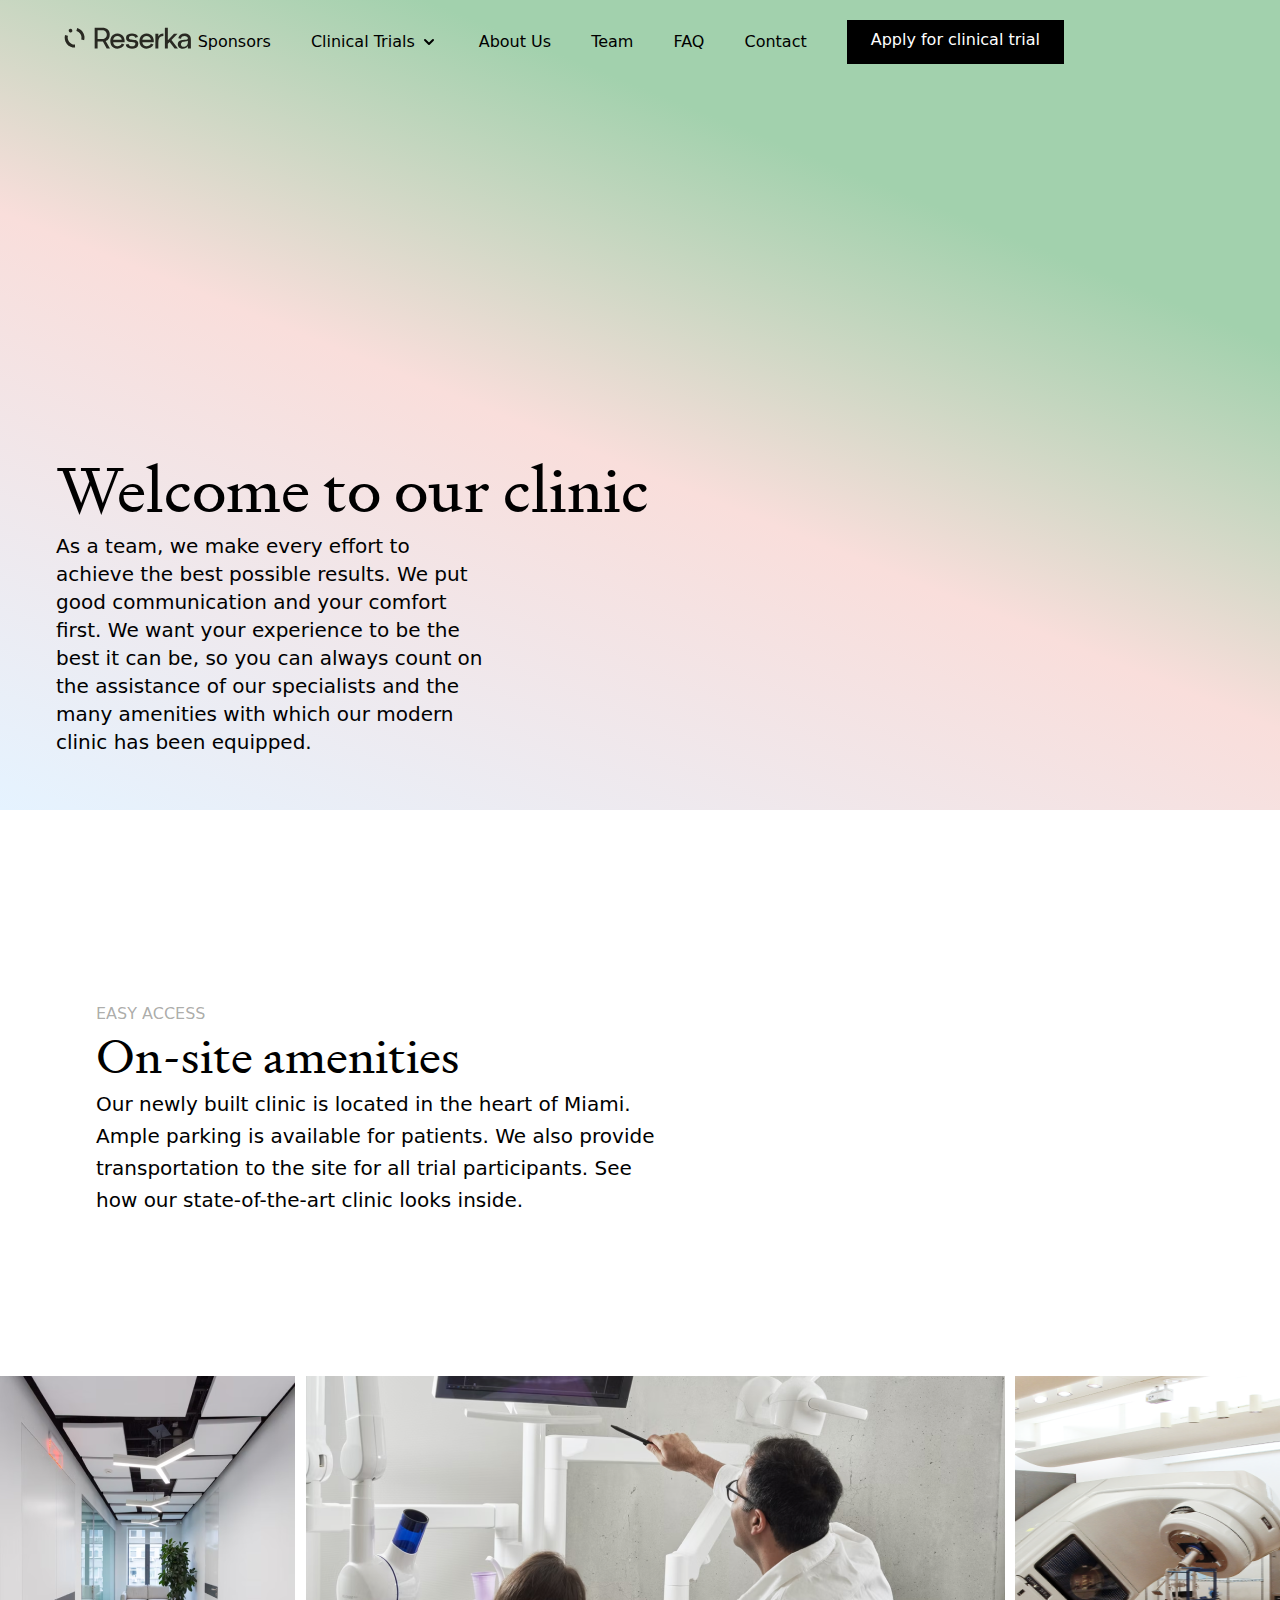
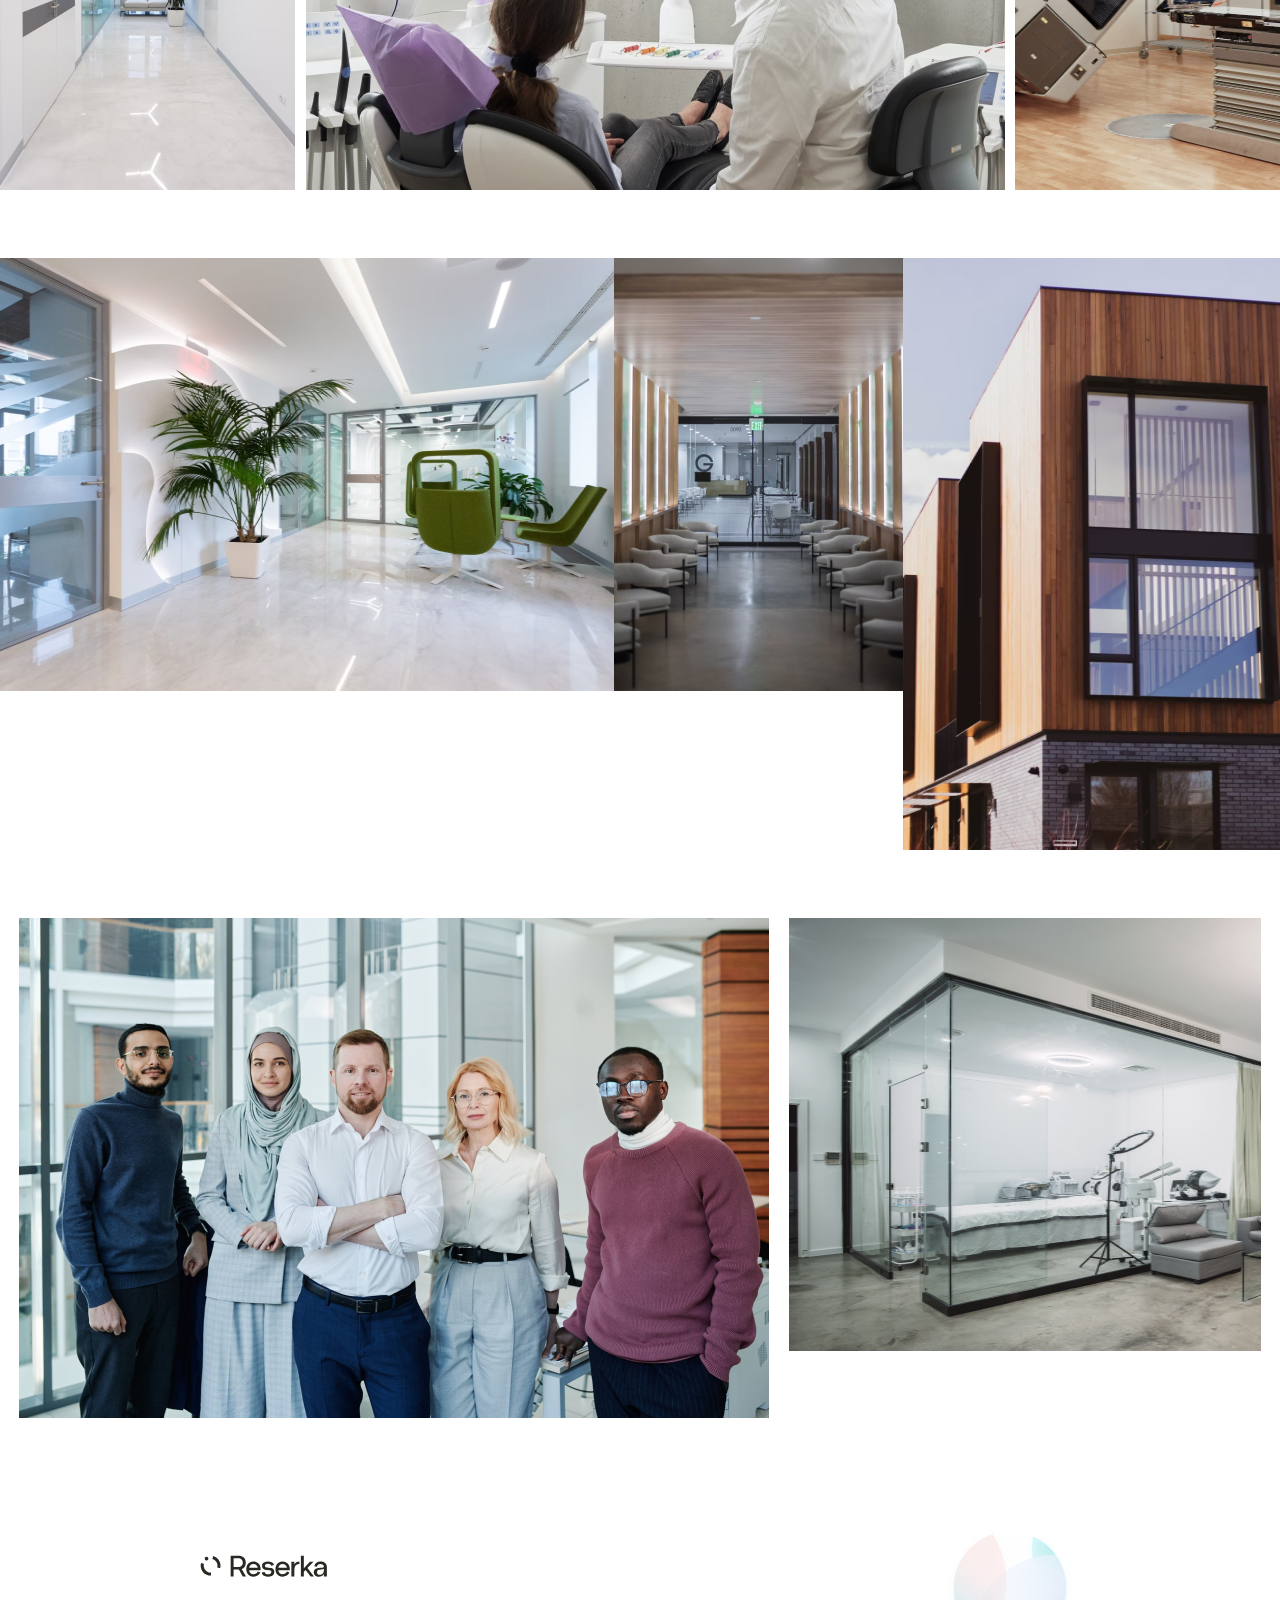
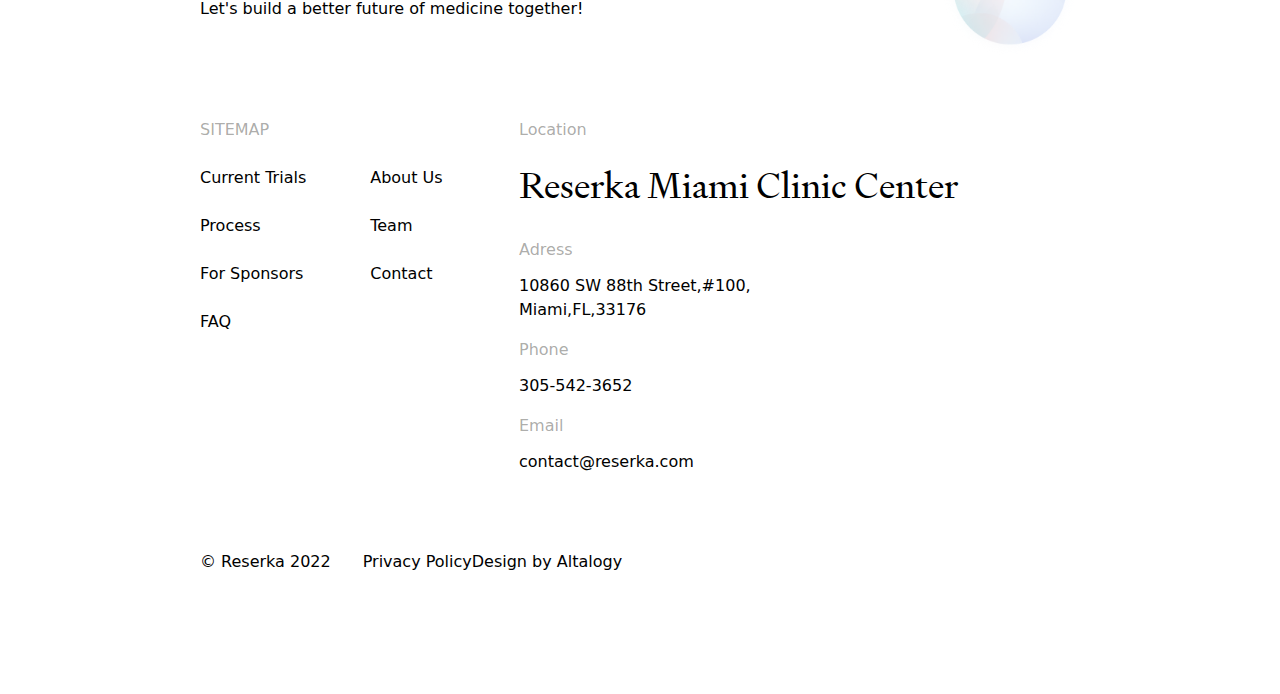
==== commit f45ad3e8: "FIX: Footer fix" ====
--- a/about-us.html
+++ b/about-us.html
@@ -13,7 +13,7 @@
       <nav class="top-0 absolute z-50 w-full flex flex-wrap py-3">
         <!-- FLEX container -->
         <div
-          class="container w-screen xl:mx-[120px] lg:mx-[64px] md:mx-[42px] flex flex-wrap justify-between"
+          class="container w-screen xl:mx-[120px] lg:mx-[64px] md:mx-[42px] mx-[20px] flex flex-wrap justify-between"
         >
           <!-- LOGO -->
           <div
@@ -32,7 +32,7 @@
               <button
                 id="dropdownNavbarLink"
                 data-dropdown-toggle="dropdownNavbar"
-                class="flex justify-between items-center py-2 pr-4 pl-3 w-full font-medium rounded hover:bg-gray-100 md:hover:bg-transparent md:border-0 md:p-0 md:w-auto"
+                class="flex justify-between items-center py-2 pr-4 pl-3 w-full rounded hover:bg-gray-100 md:hover:bg-transparent md:border-0 md:p-0 md:w-auto"
               >
                 Clinical Trials
                 <svg
@@ -122,7 +122,7 @@
               <button
                 id="dropdownNavbarLink2"
                 data-dropdown-toggle="dropdownNavbar2"
-                class="flex justify-between items-center py-2 pr-4 pl-3 w-full font-medium text-black rounded hover:bg-gray-100 md:hover:bg-transparent md:border-0 md:hover:text-blue-700 md:p-0 md:w-auto"
+                class="flex justify-between items-center py-2 pr-4 pl-3 w-full text-black rounded hover:bg-gray-100 md:hover:bg-transparent md:border-0 md:hover:text-blue-700 md:p-0 md:w-auto"
               >
                 Clinical Trials
                 <svg
@@ -320,9 +320,11 @@
     </main>
     <!-- Footer -->
     <footer id="footer">
-      <div class="container mt-10 md:mx-auto px-6 overflow-x-hidden">
+      <div
+        class="container mt-10 md:mx-auto xl:px-[180px] xl:py-[60px] md:px-[60px] md:py-[60px] px-[40px] py-[40px] overflow-x-hidden"
+      >
         <div
-          class="flex md:flex-row flex-col-reverse md:justify-between items-center xxl:w-[1920px] xl:w-[1440px] lg:w-[1000px] md:w-[834px] w-[330px]"
+          class="flex md:flex-row flex-col-reverse md:justify-between items-center"
         >
           <div class="flex flex-col md:items-start items-center">
             <a href="index.html" class="text-center">
@@ -333,14 +335,16 @@
             </p>
           </div>
           <div class="flex">
-            <img src="img/circle.png" alt="gradient circle" />
-          </div>
-        </div>
-        <div
-          class="xxl:w-[120rem] xl:w-[90rem] lg:w-[62rem] md-[52rem] md:h-[43rem] w-[20rem]"
-        >
+            <img
+              src="img/circle.png"
+              alt="gradient circle"
+              class="w-[140px] h-[140px]"
+            />
+          </div>
+        </div>
+        <div class="mt-[60px]">
           <div
-            class="flex md:flex-row flex-col gap-36 md:justify-between justify-between"
+            class="flex md:flex-row flex-col xl:gap-[500px] gap-36 md:justify-between justify-between"
           >
             <div>
               <p class="mb-6 text-lighttext uppercase">Sitemap</p>
@@ -358,7 +362,7 @@
                 </div>
               </div>
             </div>
-            <div class="lg:mr-40 md:w-[650px]">
+            <div class="md:w-[650px]">
               <p class="mb-6 text-lighttext upper">Location</p>
               <h4 class="text-4xl mb-8">Reserka Miami Clinic Center</h4>
 
@@ -375,8 +379,21 @@
             </div>
           </div>
         </div>
+        <div class="mt-[60px] mb-[60px] flex md:flex-row flex-col">
+          <div
+            class="flex md:flex-row flex-col md:justify-between md:gap-0 gap-4 items-center"
+          >
+            <div class="flex md:flex-row flex-col md:gap-8 gap-4 items-center">
+              <span>© Reserka 2022</span>
+              <span>Privacy Policy</span>
+            </div>
+            <div>Design by Altalogy</div>
+          </div>
+        </div>
       </div>
     </footer>
+
+    <script src="js/flowbite.js"></script>
     <script src="js/script.js"></script>
   </body>
 </html>
--- a/css/main.css
+++ b/css/main.css
@@ -1214,6 +1214,16 @@
   margin-right: 40px;
 }
 
+.mx-\[20px\] {
+  margin-left: 20px;
+  margin-right: 20px;
+}
+
+.mx-\[\] {
+  margin-left: ;
+  margin-right: ;
+}
+
 .ml-1 {
   margin-left: 0.25rem;
 }
@@ -1615,6 +1625,10 @@
   height: 2.25rem;
 }
 
+.h-\[72px\] {
+  height: 72px;
+}
+
 .w-full {
   width: 100%;
 }
@@ -1818,6 +1832,14 @@
 
 .w-1\/2 {
   width: 50%;
+}
+
+.w-\[\] {
+  width: ;
+}
+
+.w-\[72px\] {
+  width: 72px;
 }
 
 .max-w-7xl {
@@ -2253,6 +2275,16 @@
 .bg-gray-900 {
   --tw-bg-opacity: 1;
   background-color: rgb(17 24 39 / var(--tw-bg-opacity));
+}
+
+.bg-green-100 {
+  --tw-bg-opacity: 1;
+  background-color: rgb(222 247 236 / var(--tw-bg-opacity));
+}
+
+.bg-green-900 {
+  --tw-bg-opacity: 1;
+  background-color: rgb(1 71 55 / var(--tw-bg-opacity));
 }
 
 .bg-opacity-50 {
@@ -3126,6 +3158,11 @@
   --tw-ring-color: rgb(229 231 235 / var(--tw-ring-opacity));
 }
 
+.active\:bg-violet-700:active {
+  --tw-bg-opacity: 1;
+  background-color: rgb(109 40 217 / var(--tw-bg-opacity));
+}
+
 .dark .dark\:divide-gray-600 > :not([hidden]) ~ :not([hidden]) {
   --tw-divide-opacity: 1;
   border-color: rgb(75 85 99 / var(--tw-divide-opacity));
@@ -3706,6 +3743,10 @@
     height: 350px;
   }
 
+  .md\:h-\[148px\] {
+    height: 148px;
+  }
+
   .md\:w-auto {
     width: auto;
   }
@@ -3936,6 +3977,10 @@
 
   .md\:w-\[700px\] {
     width: 700px;
+  }
+
+  .md\:w-\[148px\] {
+    width: 148px;
   }
 
   .md\:basis-1\/3 {
